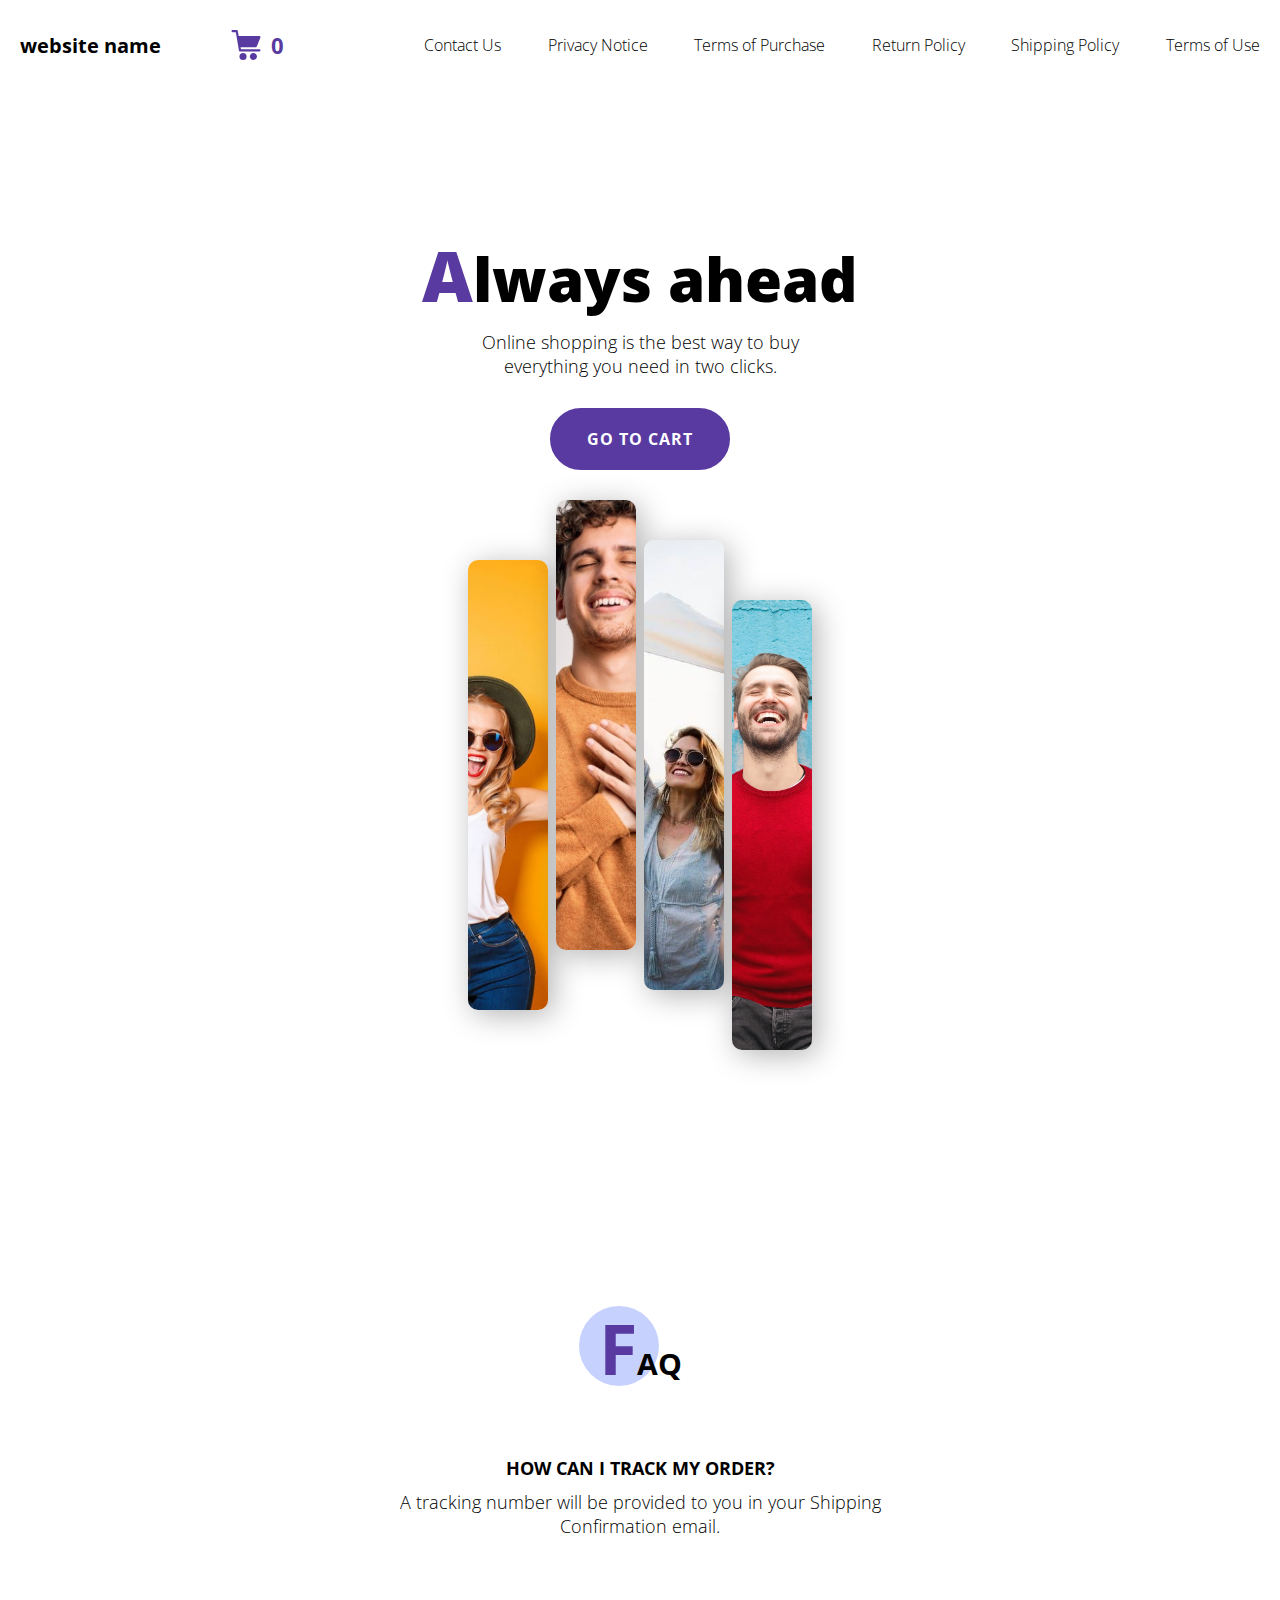
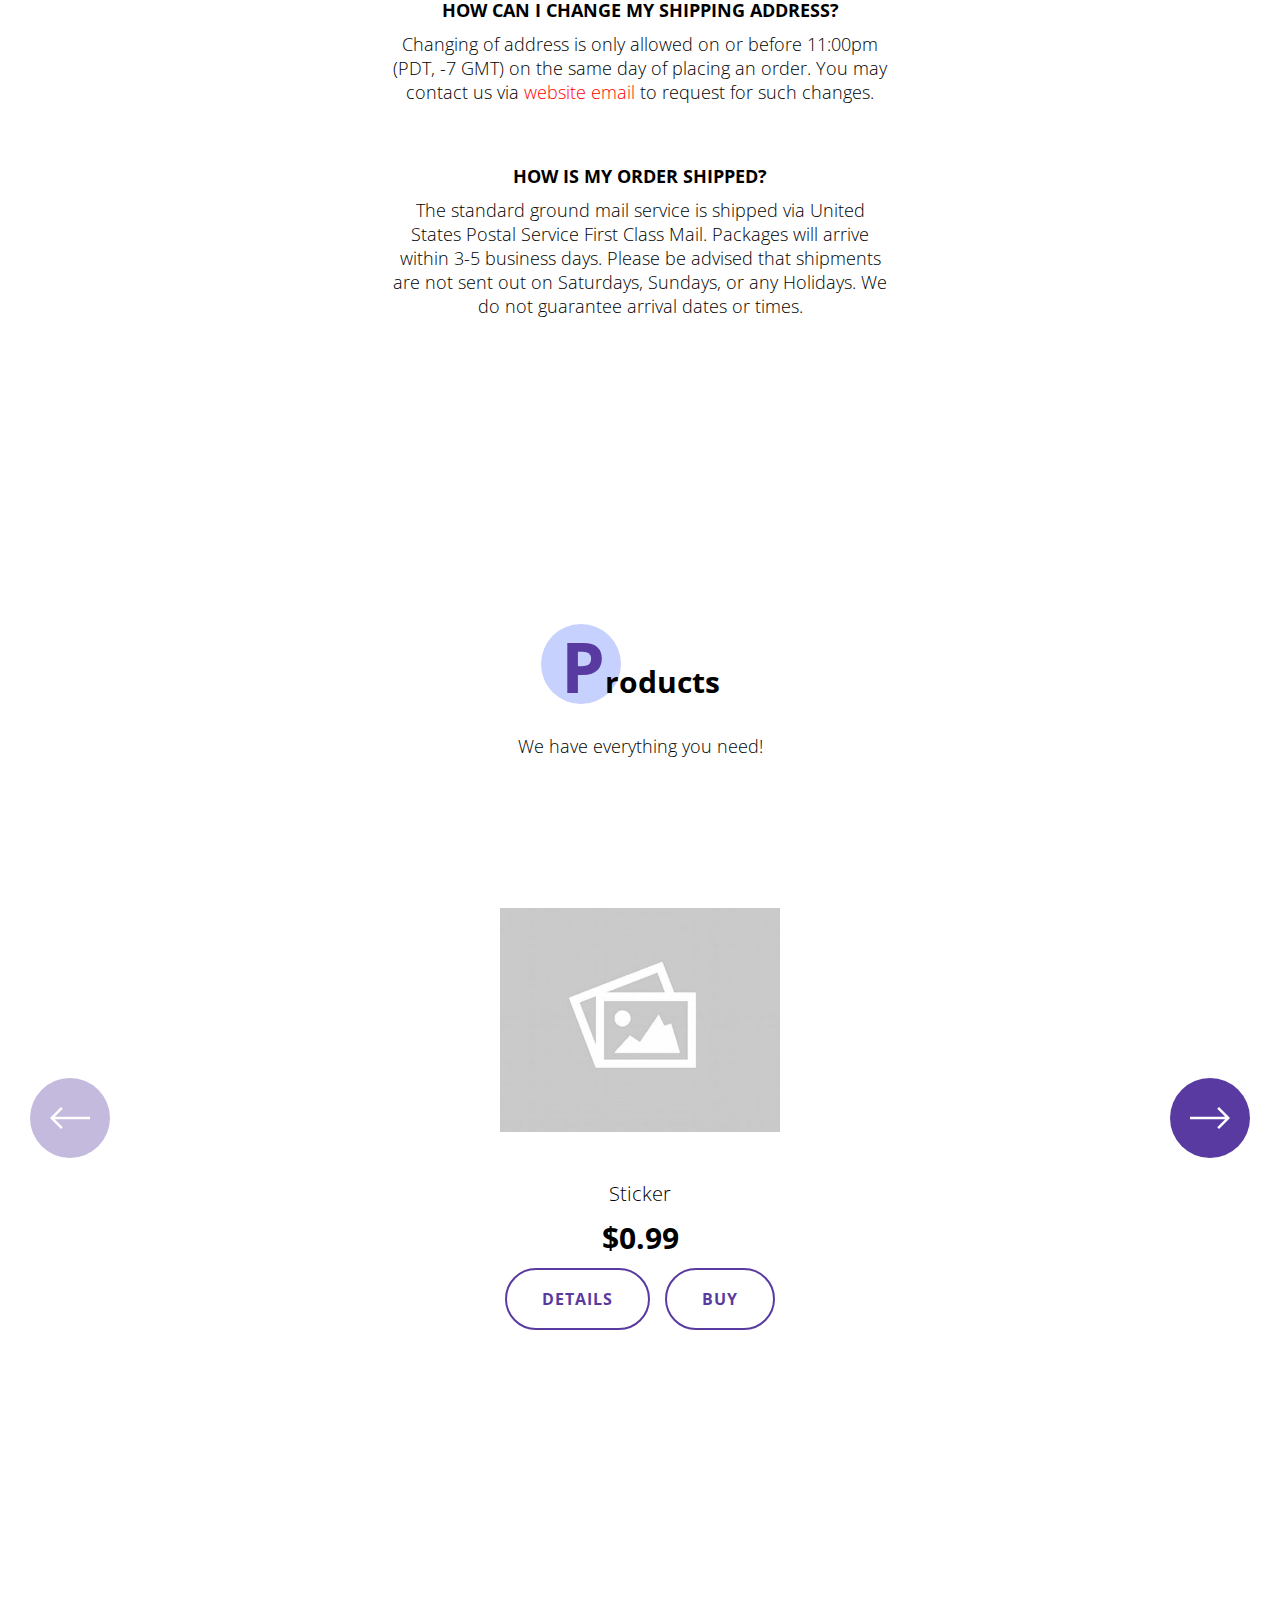
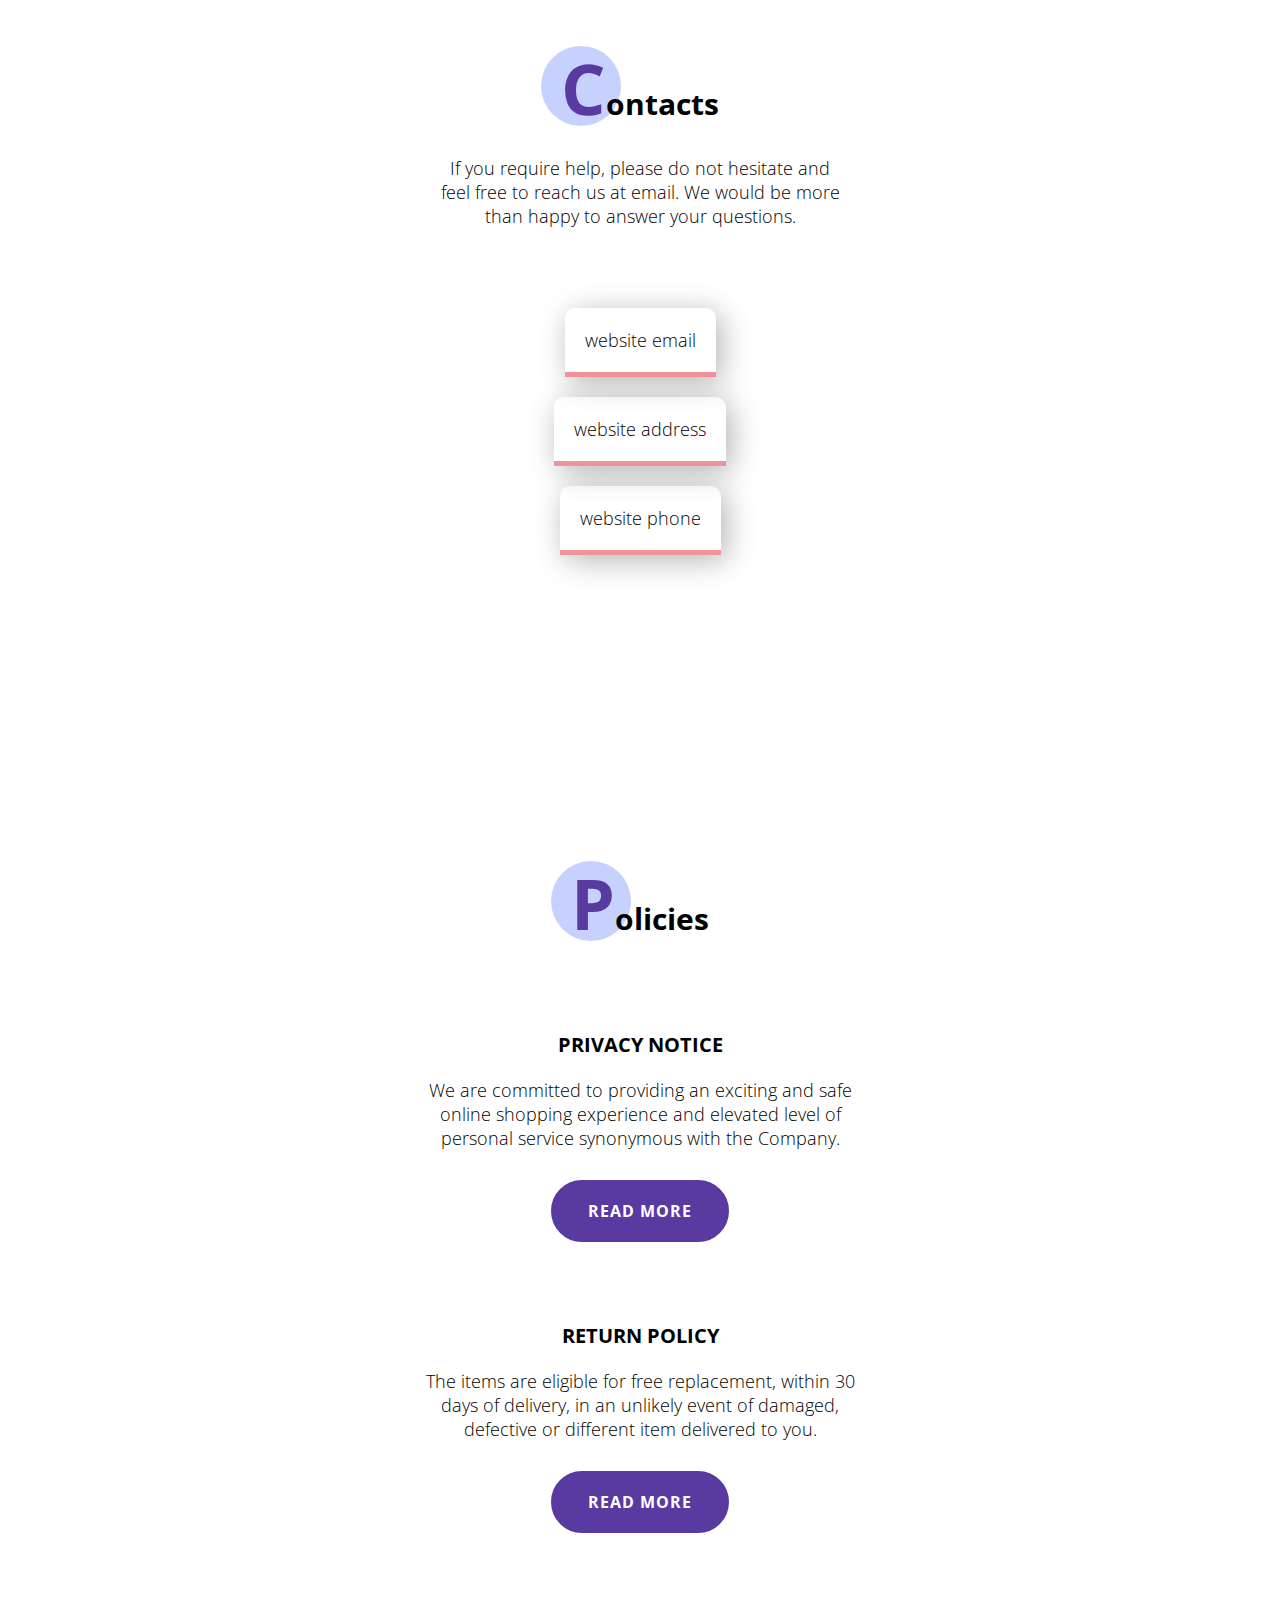
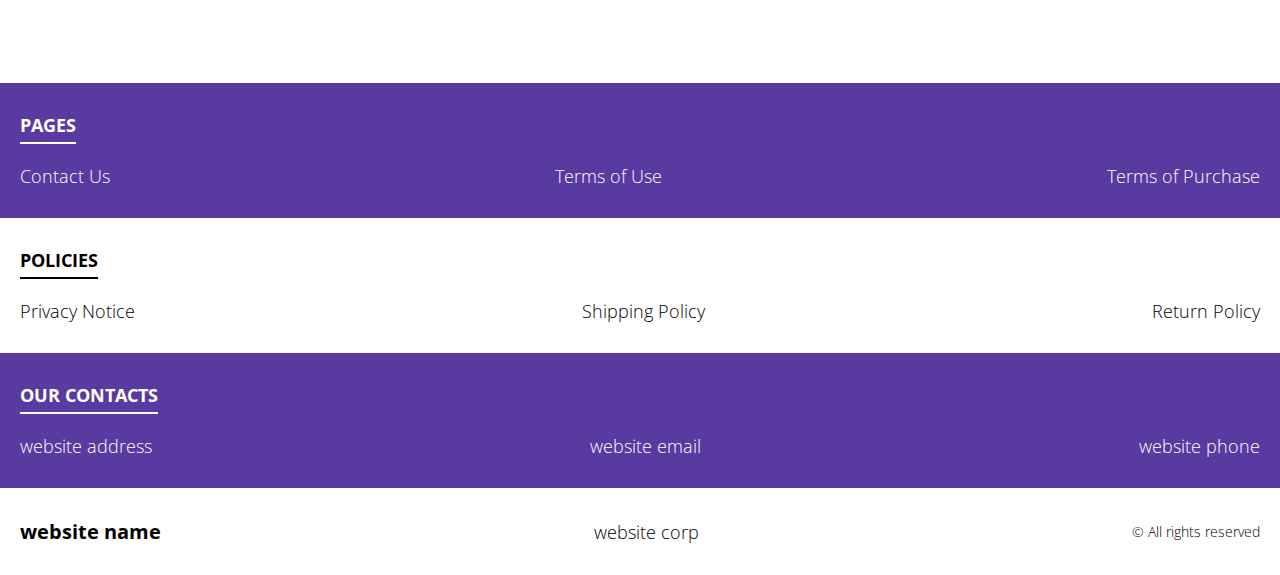
==== index.html @ b35306d7 "+" ====
<!DOCTYPE html>
<html lang="en">

<head>
  <meta charset="UTF-8" />
  <meta http-equiv="X-UA-Compatible" content="IE=edge" />
  <meta name="viewport" content="width=device-width, initial-scale=1.0" />
  <link rel="stylesheet" href="./css/style.css" />
  <title>Shop</title>


</head>

<body>


  <div class="wrapper">


    <div class="error__overlay js_error__overlay">
      <div class="error">
        <span class="text bold error__text error__title">ERROR:</span>
        <p class="text error__text">You cannot add more than $500 worth of items to your cart.</p>
        <p class="text error__text">The selected item will not be added.</p>
        <button class="text error__btn js_error__btn">close</button>
      </div>
    </div>

    <main class="main">

      <div class="hero__wrapper-main">
      
        <div class="header__wrapper">
          <div class="container">
            <header class="header">
    
              <div class="header__flex">
                <button class="header__btn js_menu-btn">
                  <span></span>
                </button>
                <a href="./index.html" class="header__logo logo js_website-name">website name</a>
               
                <a href="./shop.html" class="cart__btn">
                  <svg xmlns="http://www.w3.org/2000/svg" xmlns:xlink="http://www.w3.org/1999/xlink" x="0px" y="0px"
                    viewBox="0 0 424.449 424.449" style="enable-background:new 0 0 424.449 424.449;" xml:space="preserve">
                    <g>
                      <g>
                        <g>
                          <circle cx="170.241" cy="374.273" r="50.176"></circle>
                          <path d="M316.673,324.098L316.673,324.098c-27.711,0-50.176,22.465-50.176,50.176s22.465,50.176,50.176,50.176
                       c27.711,0,50.176-22.465,50.176-50.176S344.384,324.098,316.673,324.098z"></path>
                          <path d="M402.177,272.897H140.545l-5.12-29.696h215.04c6.326,0.019,12.017-3.843,14.336-9.728l51.2-129.024
                       c3.111-7.892-0.766-16.812-8.658-19.922c-1.808-0.713-3.735-1.076-5.678-1.07H108.801L96.513,12.801
                       c-1.262-7.471-7.784-12.906-15.36-12.8h-58.88c-8.483,0-15.36,6.877-15.36,15.36s6.877,15.36,15.36,15.36h46.08l44.032,260.096
                       c1.262,7.471,7.784,12.906,15.36,12.8h274.432c8.483,0,15.36-6.877,15.36-15.36C417.537,279.774,410.66,272.897,402.177,272.897z
                       "></path>
                        </g>
                      </g>
                    </g>
                  </svg>
                  <span class="cart__span js_cart__span">0</span>
                </a>
              </div>
    
              <nav class="nav js_menu">
                <ul class="nav__list">
                  <li class="nav__item">
                    <a href="./contacts.html" class="nav__link">Contact Us</a>
                  </li>
                  <li class="nav__item">
                    <a href="./privacy.html" class="nav__link">Privacy Notice</a>
                  </li>
                  <li class="nav__item">
                    <a href="./purchase.html" class="nav__link">Terms of Purchase</a>
                  </li>
                  <li class="nav__item">
                    <a href="./return.html" class="nav__link">Return Policy</a>
                  </li>
                  <li class="nav__item">
                    <a href="./shipping.html" class="nav__link">Shipping Policy</a>
                  </li>
                  <li class="nav__item">
                    <a href="./use.html" class="nav__link">Terms of Use</a>
                  </li>
                </ul>
              </nav>
            </header>
          </div>
        </div>

        <div class="hero__wrapper">
          <div class="container">
            <section class="hero">
              <div class="hero__block">
                <h1 class="title js_main-title"></h1>
                <p class="text js_sub-title"></p>
                <a href="./shop.html" class="btn">go to cart</a>
              </div>
              <ul class="hero__list">
                <li class="hero__item">
                  <img src="./img/bg1.jpeg" alt="" class="hero__img">
                </li>
                <li class="hero__item">
                  <img src="./img/bg2.jpeg" alt="" class="hero__img">
                </li>
                <li class="hero__item">
                  <img src="./img/bg3.jpeg" alt="" class="hero__img">
                </li>
                <li class="hero__item">
                  <img src="./img/bg4.jpeg" alt="" class="hero__img">
                </li>
              </ul>
            </section>
          </div>

        </div>
      </div>


      <div class="question__wrapper">
        <div class="container">
          <section class="question">
         
            <div class="question__box">
              <h3 class="sub-title relative__title question__title">FAQ</h3>
              <div class="question__block">
                <ul class="question__list">
                  <li class="question__item">
                    <p class="question__sub-title">How can I track my order?</p>
                    <p class="text">A tracking number will be provided to you in your Shipping Confirmation email.</p>
                  </li>
                  <li class="question__item">
                    <p class="question__sub-title">How can I change my Shipping Address?</p>
                    <p class="text">Changing of address is only allowed on or before 11:00pm (PDT, -7 GMT) on the same day of placing an order. You may contact us via <a href="mailto:website email" class="link js_website-email">website email</a> to request for such changes.</p>
                  </li>
                  <li class="question__item">
                    <p class="question__sub-title">How is my order shipped?</p>
                    <p class="text">The standard ground mail service is shipped via United States Postal Service First Class Mail. Packages will arrive within 3-5 business days. Please be advised that shipments are not sent out on Saturdays, Sundays, or any Holidays. We do not guarantee arrival dates or times.</p>
                  </li>

                </ul>
              </div>
            </div>
          </section>
        </div>
      </div> 

 

      <div class="products__wrapper hero-products">
        <div class="container">
          <section class="products">
            <div class="products__box">

              <h3 class="sub-title relative__title products__title">Products</h3>
              <p class="text">We have everything you need!</p>
              <div class="sub-title__box">
                <p class="text success-message js_success-message">Success! You have added <span
                    class="js_success-product-name"></span> to your shopping cart!</p>
              </div>
            </div>

            <div class="swiper__box">
              <div class="swiper mySwiper">
                <div class="swiper-wrapper js_products__list">
                </div>
                <div class="swiper-button-next">
                  <svg xmlns="http://www.w3.org/2000/svg" xmlns:xlink="http://www.w3.org/1999/xlink" x="0px" y="0px"
                    viewBox="0 0 476.213 476.213" style="enable-background:new 0 0 476.213 476.213;"
                    xml:space="preserve">
                    <polygon points="345.606,107.5 324.394,128.713 418.787,223.107 0,223.107 0,253.107 418.787,253.107 324.394,347.5 
                  345.606,368.713 476.213,238.106 "></polygon>
                  </svg>
                </div>
                <div class="swiper-button-prev">
                  <svg xmlns="http://www.w3.org/2000/svg" xmlns:xlink="http://www.w3.org/1999/xlink" x="0px" y="0px"
                    viewBox="0 0 476.213 476.213" style="enable-background:new 0 0 476.213 476.213;"
                    xml:space="preserve">
                    <polygon points="476.213,223.107 57.427,223.107 151.82,128.713 130.607,107.5 0,238.106 130.607,368.714 151.82,347.5 
                  57.427,253.107 476.213,253.107 "></polygon>
                  </svg>
                </div>
              </div>
            </div>

          </section>
        </div>
      </div>

      <div class="contacts__wrapper">
        <div class="container">
          <section class="contacts">
              <div class="contacts__box">
                <h3 class="sub-title relative__title contacts__title">Contacts</h3>
                <p class="text text--mb">If you require help, please do not hesitate and feel free to reach us at email.
                  We would be more than happy to answer your questions.</p>
              </div>
                <ul class="contacts__list">
                  <li class="contacts__item contacts__item-link">                
                    <a href="mailto:website email" class="text js_website-email">website email</a>
                  </li>
                  <li class="contacts__item">
                    <span class="text js_website-address">website address</span>
                  </li>
                  <li class="contacts__item contacts__item-link">
                    <a href="tel:website phone" class="text js_website-phone">website phone</a>
                  </li>
                </ul>
          </section>
        </div>
      </div>

      <div class="policy__wrapper">
        <div class="container">
          <section class="policy">
            <h3 class="sub-title relative__title policy__title">Policies</h3>
            <div class="policy__box">
            
              <div>
                <div class="policy__block policy__block--top">
                  <h3 class="policy__sub-title">PRIVACY NOTICE</h3>
                  <p class="text">We are committed to providing an exciting and safe online shopping experience and
                    elevated level of personal service synonymous with the Company.</p>
                  <a href="./privacy.html" class="btn">read more</a>
                </div>
  
                <div class="policy__block policy__block--bottom">
                  <h3 class="policy__sub-title">RETURN POLICY</h3>
                  <p class="text">The items are eligible for free replacement, within 30 days of delivery, in an
                    unlikely event of damaged, defective or different item delivered to you.</p>
                  <a href="./return.html" class="btn">read more</a>
                </div>
              </div>
              </div>
          </section>
        </div>
      </div>







    </main>

    <footer class="footer">
      <div class="footer__wrapper footer__wrapper-color">
        <div class="container">
          <div class="footer__block">
            <p class="footer__title">Pages</p>
            <ul class="sub-list">
              <li class="item">
                <a href="./contacts.html" class="text footer__link">Contact Us</a>
              </li>
              <li class="item">
                <a href="./use.html" class="text footer__link">Terms of Use</a>
              </li>
              <li class="item">
                <a href="./purchase.html" class="text footer__link">Terms of Purchase</a>
              </li>
      
            </ul>
          </div>
        </div>
      </div>
      <div class="footer__wrapper">
        <div class="container">
          <div class="footer__block">
            <p class="footer__title">Policies</p>
            <ul class="sub-list">
              <li class="item">
                <a href="./privacy.html" class="text footer__link">Privacy Notice</a>
              </li>
              <li class="item">
                <a href="./shipping.html" class="text footer__link">Shipping Policy</a>
              </li>
              <li class="item">
                <a href="./return.html" class="text footer__link">Return Policy</a>
              </li>
            </ul>
          </div>
        </div>
      </div>
      <div class="footer__wrapper footer__wrapper-color">
        <div class="container">
          <div class="footer__block">
            <p class="footer__title">Our Contacts</p>
            <ul class="sub-list">
              <li class="item">
                <p class="text js_website-address"></p>
              </li>
              <li class="item">
                <a href="" class="text footer__link js_website-email"></a>
              </li>
              <li class="item">
                <a href="" class="text footer__link js_website-phone"></a>
              </li>
            </ul>
          </div>
        </div>
      </div>
      <div class="footer__wrapper">
        <div class="container">
          <div class="footer__block">
            <ul class="sub-list">
              <li class="item">
                <a href="./index.html" class="footer__logo logo js_website-name"></a>
              </li>
              <li class="item">
                <p class="text js_website-corp"></p>
              </li>
              <li class="item">
                <span class="footer__span">© All rights reserved</span>
              </li>
            </ul>
          </div>
        </div>
      </div>
      </footer>

  </div>





  <script type="module" src="./js/cart.js"></script>
  <script type="module" src="./js/add-to-cart.js"></script>
  <script type="module" src="./js/on-load.js"></script>
  <script type="module" src="./js/website-data.js"></script>
  <script>
    const menuBtn = document.querySelector('.js_menu-btn');
    const menu = document.querySelector('.js_menu');
    menuBtn.addEventListener('click', () => {
      menuBtn.classList.toggle('active');
      menu.classList.toggle('open-menu');
      document.body.classList.toggle('open-menu');
    })
  </script>
  <script src="./js/swiper-bundle.min.js"></script>
  <script>
    document.addEventListener("DOMContentLoaded", function (event) {
      const swiper = new Swiper(".mySwiper", {
        slidesPerView: 1,
        spaceBetween: 30,
        navigation: {
          nextEl: ".swiper-button-next",
          prevEl: ".swiper-button-prev",
        },
        watchSlidesProgress: true,
        breakpoints: {
          1440: {
            slidesPerView: 3,
            spaceBetween: 5,
            grid: {
              rows: 2,
            },
          }
        }

      });
    });
  </script>


</body>

</html>
---- css/style.css ----
@import './swiper-bundle.min.css';
@import './fonts.css';
@import './vars.css';
@import './utils.css';
@import './header.css';
@import './footer.css';
@import './hero.css';
@import './products.css';
@import './product.css';
@import './text-section.css';
@import './order.css';
@import './thank-you.css';
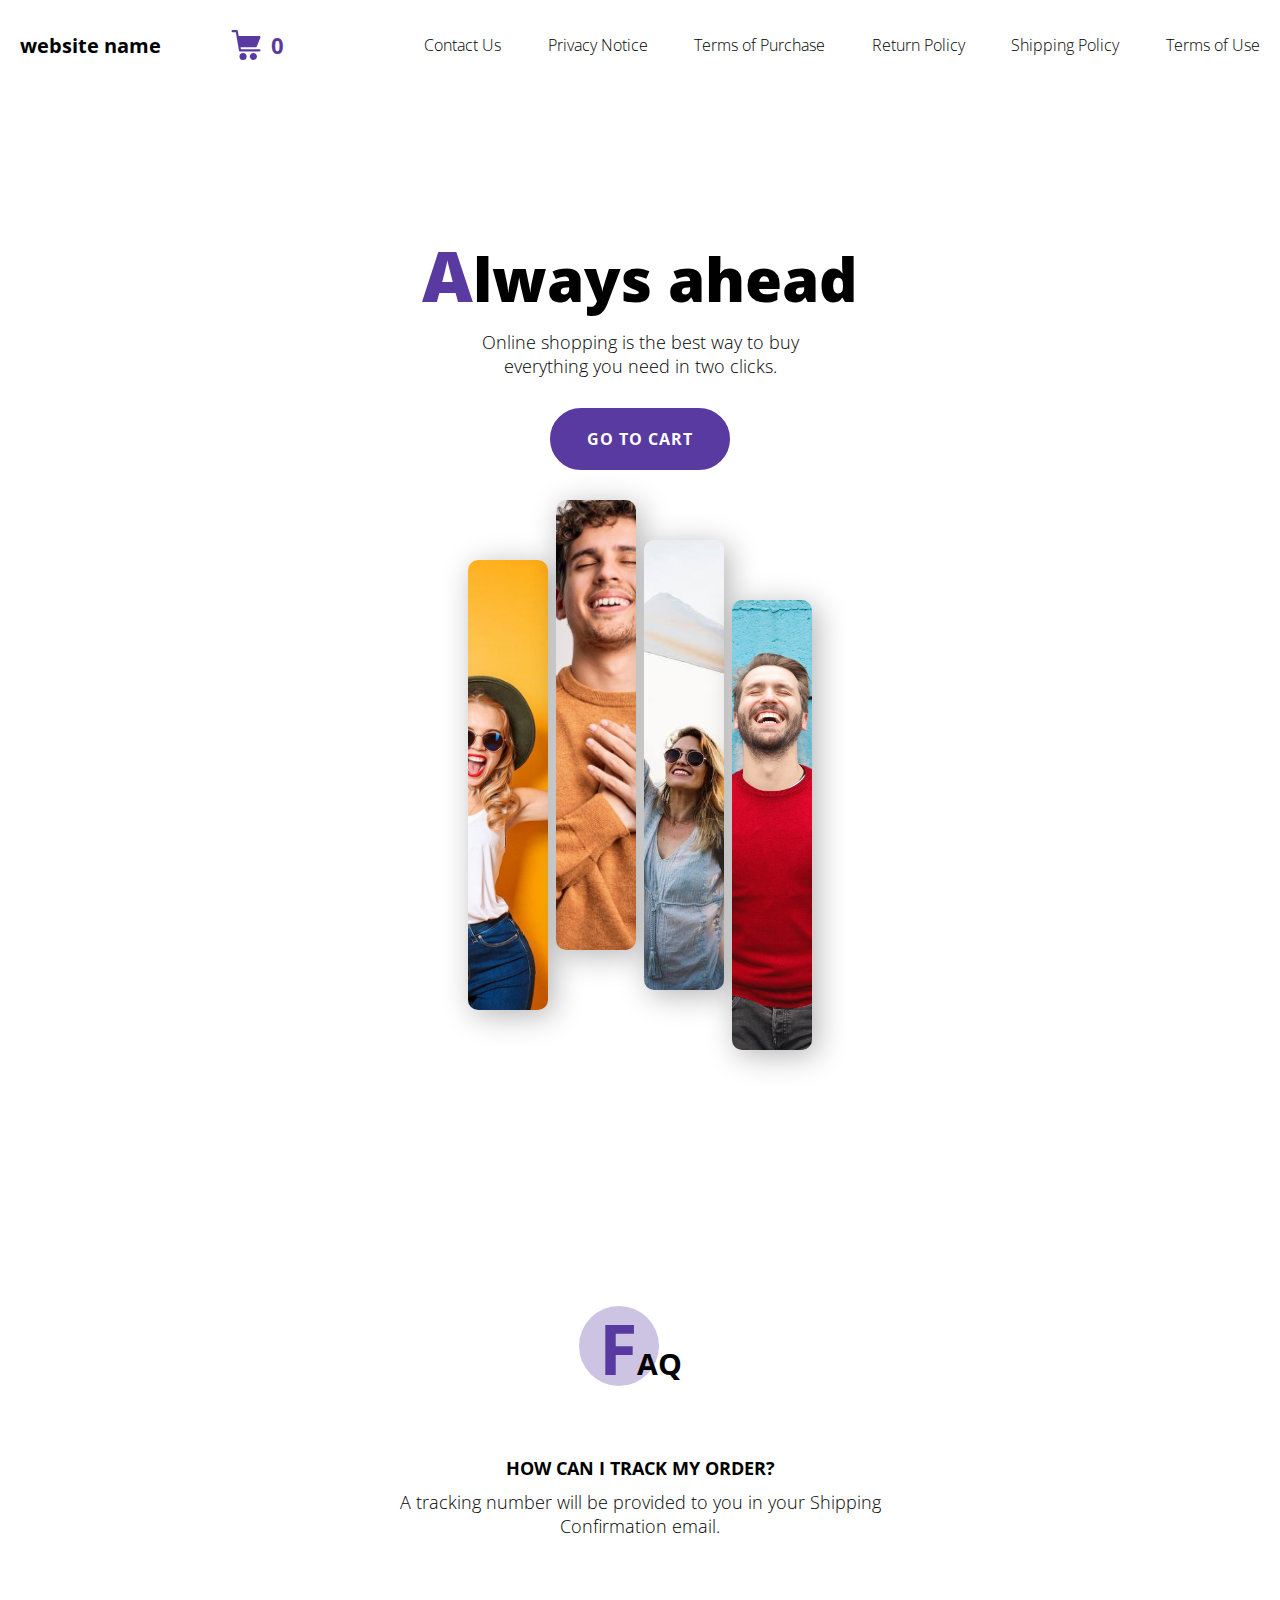
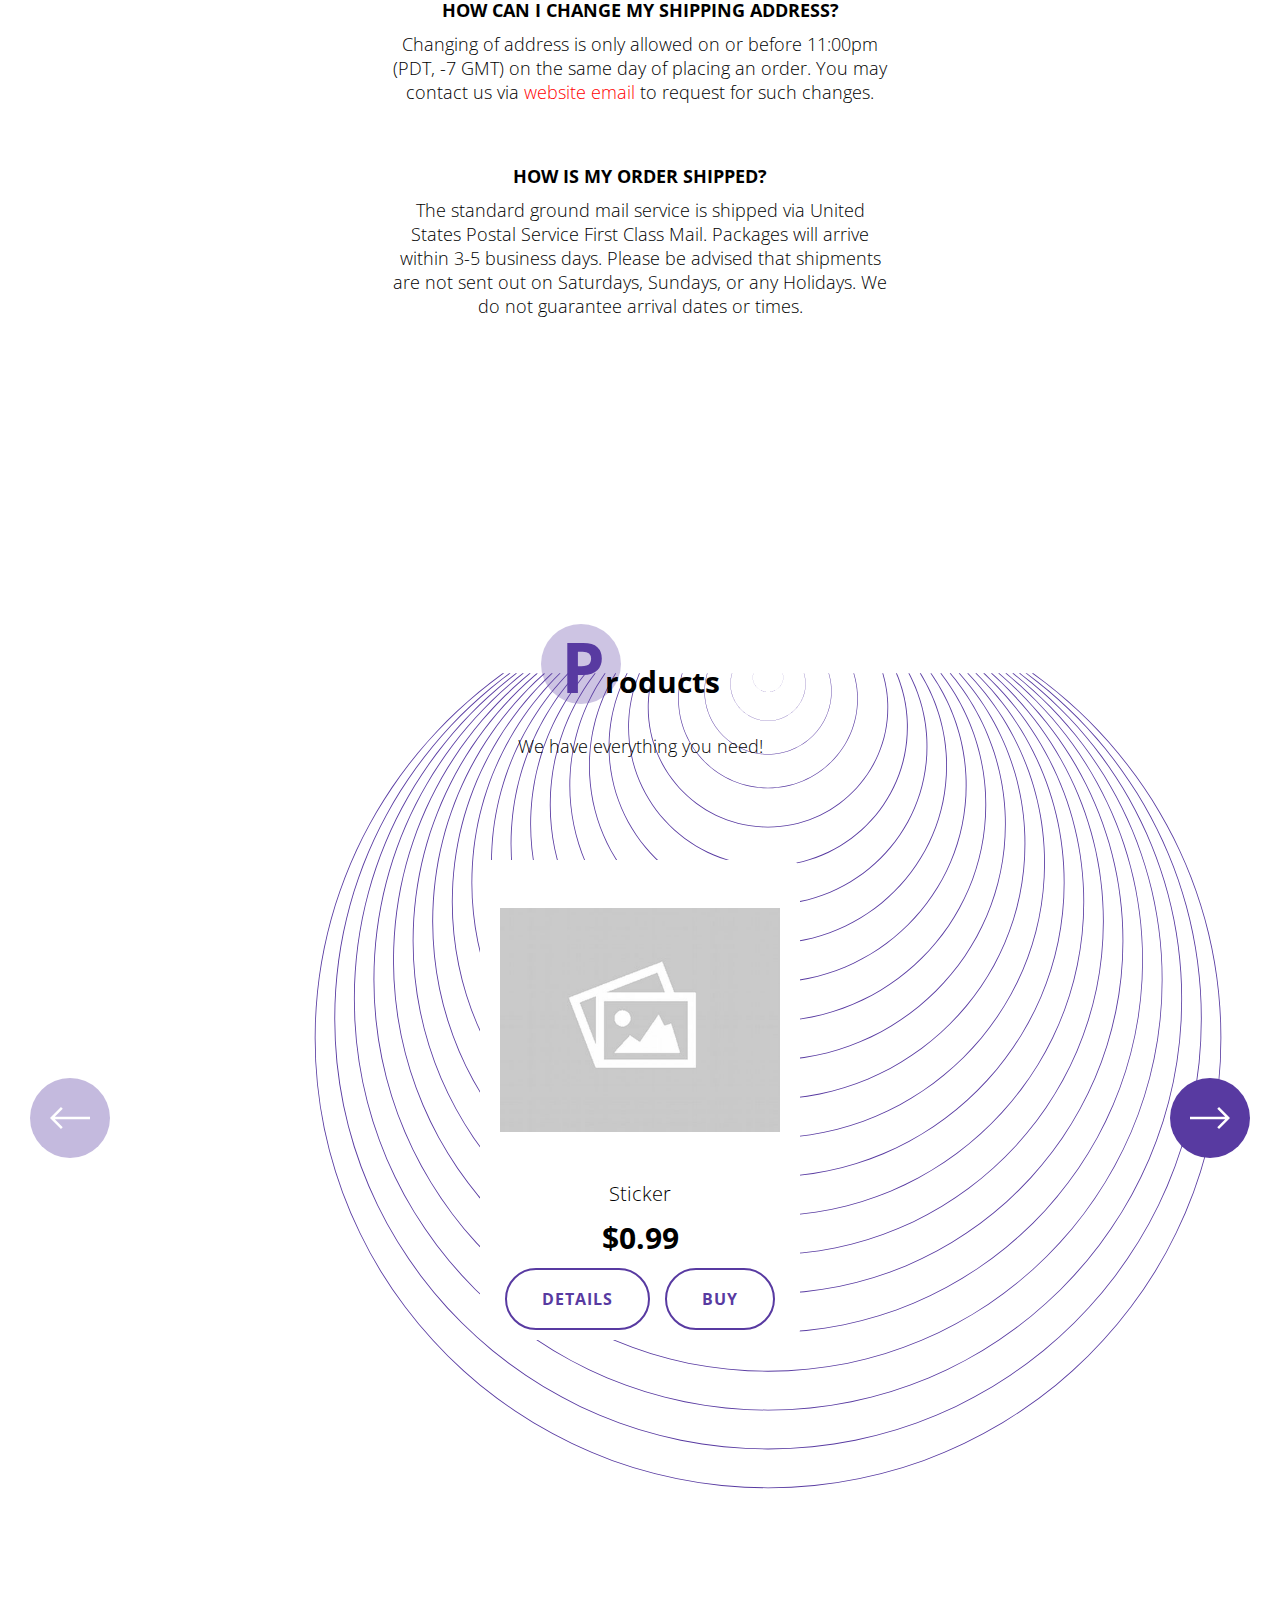
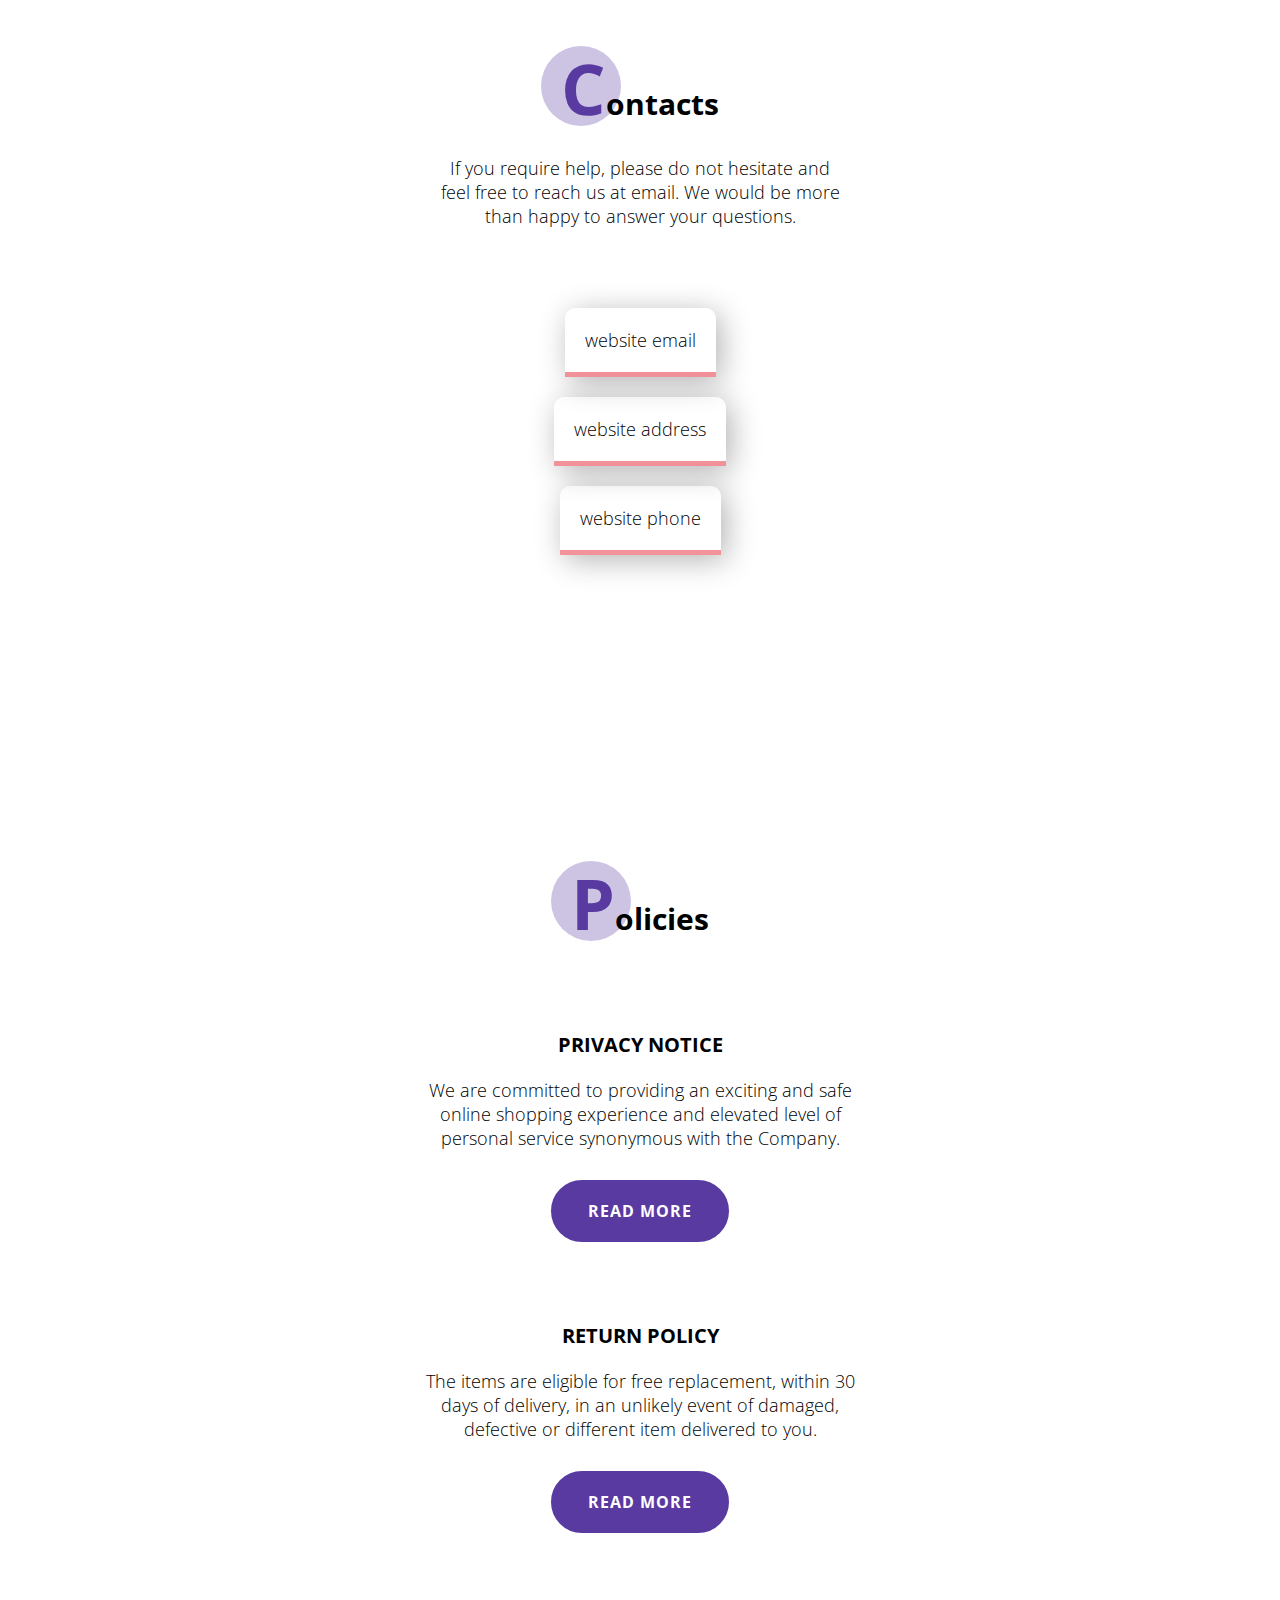
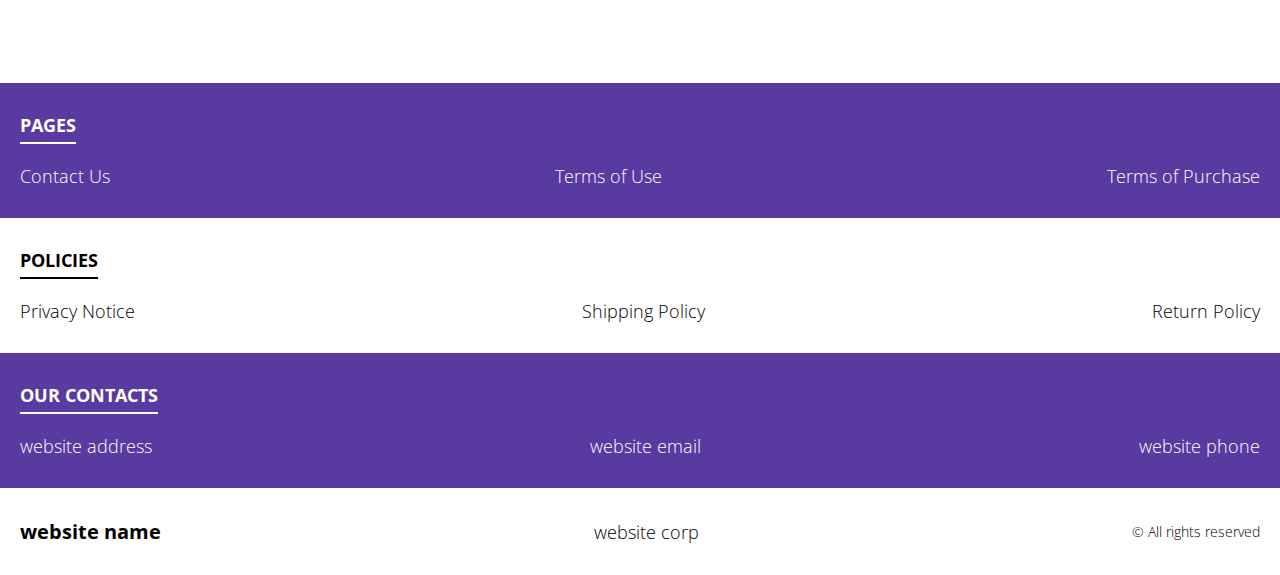
==== commit dc9d179e: "+" ====
--- a/index.html
+++ b/index.html
@@ -149,6 +149,11 @@
 
       <div class="products__wrapper hero-products">
         <div class="container">
+          <svg class="products--svg" xmlns:inkscape="http://www.inkscape.org/namespaces/inkscape" xmlns:rdf="http://www.w3.org/1999/02/22-rdf-syntax-ns#" xmlns="http://www.w3.org/2000/svg" xmlns:xlink="http://www.w3.org/1999/xlink" xmlns:ns1="http://sozi.baierouge.fr" xmlns:cc="http://creativecommons.org/ns#" xmlns:sodipodi="http://sodipodi.sourceforge.net/DTD/sodipodi-0.dtd" xmlns:dc="http://purl.org/dc/elements/1.1/" id="svg3000" viewBox="0 0 683.97 615" version="1.0" inkscape:version="0.91 r13725">
+            <title id="title3031">Wave Pattern</title>
+            <path id="path4152"  d="m330.97 1-0.0198 0.072339-0.0557 0.17513-0.0437 0.17133-0.0477 0.17894-0.0437 0.17513-0.0397 0.17894-0.0358 0.17513-0.0318 0.18275-0.0318 0.17894-0.0278 0.18275-0.0238 0.18275-0.0198 0.17894-0.0198 0.18656-0.0119 0.18656-0.0159 0.18656-0.008 0.18275-0.004 0.18656v0.19036l0.0119 0.56348 0.0477 0.55967 0.0715 0.54825 0.10334 0.53682 0.12718 0.53302 0.155 0.51779 0.18282 0.51017 0.20666 0.49875 0.2305 0.48352 0.25038 0.47591 0.27821 0.45687 0.29806 0.44545 0.32192 0.43022 0.34179 0.41499 0.36564 0.40357 0.37755 0.37692 0.40141 0.3655 0.41333 0.34266 0.43717 0.33123 0.45307 0.30077 0.46102 0.28935 0.48486 0.2627 0.49281 0.24366 0.51268 0.21701 0.52063 0.20178 0.53653 0.17133 0.54448 0.14468 0.5564 0.12183 0.56833 0.09899 0.57229 0.06853 0.58423 0.04569 0.58819 0.01142 0.59217-0.01142 0.58422-0.04569 0.5723-0.06853 0.56832-0.09899 0.55641-0.12183 0.54447-0.14468 0.53653-0.17133 0.52063-0.20178 0.51269-0.21701 0.49281-0.24366 0.48486-0.2627 0.46102-0.28935 0.45307-0.30077 0.43717-0.33123 0.41333-0.34266 0.40141-0.3655 0.37755-0.37692 0.36563-0.40357 0.34178-0.41499 0.32193-0.43022 0.29808-0.44545 0.2782-0.45687 0.25038-0.47591 0.2305-0.48352 0.20667-0.49875 0.18281-0.51017 0.155-0.51779 0.12718-0.53302 0.10333-0.53682 0.0715-0.54825 0.0477-0.55967 0.0119-0.56348v-0.18656l-0.004-0.18656-0.008-0.17894-0.0119-0.18656-0.0159-0.18275-0.0198-0.17894-0.0159-0.18275-0.0238-0.17894-0.0278-0.17894-0.0318-0.17513-0.0318-0.17894-0.0358-0.17513-0.0358-0.17894-0.0437-0.17133-0.0437-0.17513-0.0477-0.17133-0.0477-0.17133-0.0358-0.11422h-0.0835l0.0437 0.13325 0.0477 0.17513 0.0437 0.16752 0.0477 0.17133 0.0397 0.17513 0.0358 0.17133 0.0357 0.17513 0.0318 0.17894 0.0318 0.17513 0.0278 0.17894 0.0198 0.17513 0.0238 0.18275 0.0119 0.17894 0.0199 0.17894 0.008 0.18275 0.0119 0.18656 0.004 0.17894v0.18656l-0.0159 0.55967-0.0437 0.55205-0.0715 0.54444-0.0994 0.53682-0.13116 0.5254-0.15499 0.51779-0.17884 0.50637-0.20269 0.49494-0.23051 0.47972-0.25038 0.4721-0.27423 0.45687-0.29807 0.44164-0.32191 0.42641-0.33782 0.41499-0.36166 0.39215-0.37756 0.38073-0.39743 0.36169-0.41332 0.34265-0.43321 0.32362-0.44512 0.30458-0.46498 0.28174-0.47692 0.2627-0.49281 0.23986-0.50473 0.22082-0.51667 0.19417-0.53255 0.17513-0.5405 0.14468-0.55242 0.12183-0.56436 0.09518-0.56832 0.06853-0.58025 0.04188-0.58819 0.01524-0.58423-0.01524-0.58024-0.04188-0.56832-0.06853-0.56435-0.09518-0.55242-0.12183-0.54052-0.14468-0.53255-0.17513-0.52063-0.19417-0.50473-0.22082-0.48885-0.23986-0.47691-0.2627-0.465-0.28174-0.44511-0.30458-0.4332-0.32362-0.41332-0.34265-0.39744-0.36169-0.38153-0.38073-0.35769-0.39215-0.33781-0.41499-0.32192-0.42641-0.29807-0.44164-0.27422-0.45687-0.25038-0.4721-0.23052-0.47972-0.20268-0.49494-0.17885-0.50637-0.15499-0.51779-0.13116-0.5254-0.0994-0.53682-0.0715-0.54444-0.0437-0.55205-0.0159-0.55967v-0.18656l0.004-0.18656 0.0119-0.18275 0.0119-0.18656 0.0119-0.18656 0.0199-0.17894 0.0198-0.18275 0.0238-0.18275 0.0278-0.17894 0.0318-0.17894 0.0318-0.17513 0.0357-0.17894 0.0397-0.17513 0.0437-0.17894 0.0437-0.17133 0.0477-0.17133 0.0516-0.17513 0.0278-0.095182h-0.0835zm-16.109 6e-8 -0.0489 0.18341-0.13699 0.44405-0.10763 0.4344-0.11742 0.4537-0.10763 0.44405-0.0978 0.4537-0.0881 0.44405-0.0782 0.46336-0.0782 0.4537-0.0685 0.46336-0.0587 0.46336-0.0489 0.4537-0.0489 0.47301-0.0294 0.47301-0.0391 0.47301-0.0196 0.46336-0.01 0.47301v0.48266l0.0293 1.4287 0.11742 1.419 0.17613 1.3901 0.2544 1.3611 0.31311 1.3515 0.38161 1.3128 0.4501 1.2935 0.5088 1.2646 0.56751 1.226 0.61644 1.2067 0.68493 1.1584 0.73386 1.1294 0.79256 1.0908 0.84149 1.0522 0.9002 1.0232 0.92955 0.95568 0.98826 0.92672 1.0176 0.8688 1.0763 0.83984 1.1155 0.7626 1.135 0.73365 1.1937 0.66608 1.2133 0.61781 1.2622 0.55024 1.2818 0.51162 1.3209 0.4344 1.3405 0.36682 1.3698 0.3089 1.3992 0.25099 1.409 0.17376 1.4384 0.11584 1.4481 0.02895 1.4579-0.02895 1.4384-0.11584 1.409-0.17376 1.3992-0.25099 1.3699-0.3089 1.3405-0.36682 1.3209-0.4344 1.2818-0.51162 1.2622-0.55024 1.2133-0.61781 1.1937-0.66608 1.135-0.73365 1.1155-0.7626 1.0763-0.83984 1.0176-0.8688 0.98825-0.92672 0.92955-0.95568 0.90021-1.0232 0.84148-1.0522 0.79256-1.0908 0.73386-1.1294 0.68493-1.1584 0.61643-1.2067 0.56752-1.226 0.50881-1.2646 0.45009-1.2935 0.38161-1.3128 0.31311-1.3515 0.25442-1.3611 0.17611-1.3901 0.11742-1.419 0.0293-1.4287v-0.47301l-0.01-0.47301-0.0196-0.4537-0.0293-0.47301-0.0391-0.46336-0.0489-0.4537-0.0391-0.46336-0.0587-0.4537-0.0685-0.4537-0.0782-0.44405-0.0782-0.4537-0.0881-0.44405-0.0881-0.4537-0.10764-0.4344-0.10763-0.44405-0.11742-0.4344-0.11741-0.4344-0.0881-0.2896h-0.20549l0.10764 0.33786 0.11741 0.44405 0.10763 0.42474 0.11742 0.4344 0.0979 0.44405 0.0881 0.4344 0.0881 0.44405 0.0783 0.4537 0.0782 0.44405 0.0685 0.4537 0.0489 0.44405 0.0587 0.46336 0.0293 0.45371 0.0489 0.4537 0.0196 0.46336 0.0293 0.47301 0.01 0.4537v0.47301l-0.0391 1.419-0.10763 1.3997-0.17613 1.3804-0.24461 1.3611-0.32291 1.3322-0.3816 1.3128-0.44031 1.2839-0.49902 1.2549-0.56752 1.2163-0.61644 1.197-0.67515 1.1584-0.73385 1.1198-0.79256 1.0812-0.8317 1.0522-0.89042 0.99429-0.92955 0.96533-0.97847 0.91706-1.0176 0.8688-1.0665 0.82053-1.0959 0.77226-1.1448 0.71434-1.1742 0.66607-1.2133 0.60816-1.2427 0.55989-1.272 0.49232-1.3112 0.44405-1.3307 0.36683-1.3601 0.3089-1.3894 0.24133-1.3992 0.17376-1.4286 0.10619-1.4481 0.03863-1.4384-0.03863-1.4286-0.10619-1.3992-0.17376-1.3894-0.24133-1.3601-0.3089-1.3307-0.36683-1.3112-0.44405-1.2818-0.49232-1.2427-0.55989-1.2035-0.60816-1.1742-0.66607-1.1448-0.71434-1.0959-0.77226-1.0665-0.82053-1.0176-0.8688-0.97847-0.91706-0.93935-0.96533-0.88062-0.99429-0.8317-1.0522-0.79256-1.0812-0.73386-1.1198-0.67514-1.1584-0.61644-1.197-0.56752-1.2163-0.49903-1.2549-0.44031-1.2839-0.38159-1.3128-0.32291-1.3322-0.24461-1.3611-0.17613-1.3804-0.10763-1.3997-0.0391-1.419v-0.47301l0.01-0.47301 0.0293-0.46336 0.0293-0.47301 0.0293-0.47301 0.0489-0.4537 0.0489-0.46336 0.0587-0.46336 0.0685-0.4537 0.0782-0.4537 0.0782-0.44405 0.0881-0.4537 0.0978-0.44405 0.10763-0.4537 0.10764-0.4344 0.11741-0.4344 0.1272-0.44405 0.0685-0.24133h-0.20548zm-18.724 0-0.0827 0.31252-0.23153 0.75662-0.18191 0.74017-0.19847 0.77306-0.18193 0.75662-0.16537 0.77307-0.14885 0.75662-0.1323 0.78951-0.13231 0.77307-0.11577 0.78951-0.0992 0.78952-0.0827 0.77306-0.0827 0.80596-0.0496 0.80596-0.0661 0.80596-0.0331 0.78951-0.0165 0.80596v0.82241l0.0495 2.4343 0.19845 2.4179 0.2977 2.3685 0.42999 2.3192 0.52922 2.3027 0.645 2.237 0.76077 2.2041 0.85998 2.1547 0.95923 2.0889 1.0419 2.056 1.1577 1.9738 1.2404 1.9244 1.3396 1.8586 1.4223 1.7929 1.5215 1.7435 1.5711 1.6284 1.6704 1.579 1.72 1.4803 1.8192 1.431 1.8854 1.2994 1.9184 1.2501 2.0177 1.1349 2.0508 1.0527 2.1334 0.93755 2.1665 0.87175 2.2327 0.74018 2.2658 0.62503 2.3154 0.52634 2.365 0.42765 2.3815 0.29607 2.4311 0.19738 2.4477 0.04932 2.4642-0.04932 2.4311-0.19738 2.3815-0.29607 2.365-0.42765 2.3154-0.52634 2.2658-0.62503 2.2327-0.74018 2.1665-0.87175 2.1334-0.93755 2.0508-1.0527 2.0177-1.1349 1.9184-1.2501 1.8854-1.2994 1.8192-1.431 1.72-1.4803 1.6704-1.579 1.5711-1.6284 1.5215-1.7435 1.4223-1.7929 1.3396-1.8586 1.2404-1.9244 1.1577-1.9738 1.0419-2.056 0.95922-2.0889 0.85999-2.1547 0.76076-2.2041 0.645-2.237 0.52923-2.3027 0.43-2.3192 0.29768-2.3685 0.19846-2.4179 0.0495-2.4343v-0.80596l-0.0165-0.80596-0.0331-0.77307-0.0495-0.80596-0.0661-0.78951-0.0827-0.77307-0.0661-0.78951-0.0992-0.77306-0.11576-0.77307-0.13231-0.75662-0.13231-0.77306-0.14885-0.75662-0.14884-0.77306-0.18192-0.74017-0.18192-0.75662-0.19847-0.74017-0.19845-0.74017-0.14885-0.49345h-0.3473l0.18192 0.57569 0.19846 0.75662 0.18191 0.72372 0.19847 0.74017 0.16538 0.75662 0.14885 0.74017 0.14885 0.75662 0.1323 0.77307 0.1323 0.75662 0.11577 0.77306 0.0827 0.75662 0.0992 0.78951 0.0495 0.77307 0.0827 0.77307 0.0331 0.78951 0.0495 0.80596 0.0165 0.77306v0.80596l-0.0661 2.4179-0.18192 2.385-0.29769 2.3521-0.41346 2.3192-0.54576 2.2699-0.64498 2.237-0.74424 2.1876-0.84345 2.1383-0.95922 2.0725-1.0419 2.0396-1.1412 1.9738-1.2404 1.908-1.3396 1.8422-1.4058 1.7929-1.505 1.6942-1.5712 1.6448-1.6538 1.5626-1.72 1.4803-1.8027 1.3981-1.8523 1.3159-1.935 1.2172-1.9846 1.1349-2.0507 1.0362-2.1004 0.95399-2.15 0.83886-2.2161 0.75661-2.2492 0.62504-2.2988 0.52633-2.3484 0.41121-2.365 0.29607-2.4146 0.18094-2.4477 0.06582-2.4311-0.06582-2.4146-0.18094-2.365-0.29607-2.3484-0.41121-2.2988-0.52633-2.2492-0.62504-2.2161-0.75661-2.1665-0.83886-2.1004-0.95399-2.0342-1.0362-1.9846-1.1349-1.935-1.2172-1.8523-1.3159-1.8027-1.3981-1.72-1.4803-1.6538-1.5626-1.5877-1.6448-1.4884-1.6942-1.4058-1.7929-1.3396-1.8422-1.2404-1.908-1.1411-1.9738-1.0419-2.0396-0.95922-2.0725-0.84346-2.1383-0.74422-2.1876-0.645-2.237-0.54576-2.2699-0.41345-2.3192-0.29769-2.3521-0.18192-2.385-0.0661-2.4179v-0.80596l0.0165-0.80596 0.0495-0.78952 0.0495-0.80596 0.0495-0.80596 0.0827-0.77307 0.0827-0.78951 0.0992-0.78951 0.11577-0.77307 0.1323-0.77307 0.1323-0.75662 0.14885-0.77307 0.16539-0.75662 0.18192-0.77307 0.18192-0.74017 0.19846-0.74017 0.21499-0.75662 0.11577-0.41121h-0.3473zm-18.889 1.2e-7 -0.11676 0.44275-0.32691 1.0719-0.25686 1.0486-0.28022 1.0952-0.25686 1.0719-0.23351 1.0952-0.21016 1.0719-0.18681 1.1185-0.18681 1.0952-0.16346 1.1185-0.1401 1.1185-0.11676 1.0952-0.11675 1.1418-0.07 1.1418-0.0934 1.1418-0.0467 1.1185-0.0233 1.1418v1.1651l0.07 3.4488 0.28021 3.4255 0.42032 3.3556 0.60713 3.2857 0.74723 3.2624 0.9107 3.1692 1.0742 3.1226 1.2142 3.0527 1.3544 2.9594 1.4711 2.9128 1.6346 2.7963 1.7513 2.7264 1.8914 2.6332 2.0082 2.54 2.1483 2.4701 2.2184 2.307 2.3585 2.2371 2.4285 2.0972 2.5686 2.0273 2.662 1.8409 2.7087 1.771 2.8488 1.6079 2.8955 1.4914 3.0123 1.3283 3.059 1.235 3.1524 1.0486 3.1991 0.8855 3.2692 0.74569 3.3392 0.60587 3.3626 0.41945 3.4326 0.27963 3.456 0.0699 3.4793-0.0699 3.4326-0.27963 3.3626-0.41945 3.3392-0.60587 3.2692-0.74569 3.1991-0.8855 3.1524-1.0486 3.059-1.235 3.0123-1.3283 2.8955-1.4914 2.8488-1.6079 2.7087-1.771 2.662-1.8409 2.5686-2.0273 2.4285-2.0972 2.3585-2.2371 2.2184-2.307 2.1483-2.4701 2.0082-2.54 1.8914-2.6332 1.7513-2.7264 1.6346-2.7963 1.4711-2.9128 1.3544-2.9594 1.2143-3.0527 1.0742-3.1226 0.91069-3.1692 0.74724-3.2624 0.60713-3.2857 0.42032-3.3556 0.28021-3.4255 0.07-3.4488v-1.1418l-0.0233-1.1418-0.0467-1.0952-0.07-1.1418-0.0934-1.1185-0.11675-1.0952-0.0934-1.1185-0.14011-1.0952-0.16345-1.0952-0.18681-1.0719-0.18681-1.0952-0.21016-1.0719-0.21016-1.0952-0.25686-1.0486-0.25686-1.0719-0.28022-1.0486-0.28021-1.0486-0.21016-0.69908h-0.49037l0.25686 0.8156 0.28021 1.0719 0.25686 1.0253 0.28022 1.0486 0.23351 1.0719 0.21016 1.0486 0.21016 1.0719 0.18681 1.0952 0.1868 1.0719 0.16346 1.0952 0.11676 1.0719 0.1401 1.1185 0.07 1.0952 0.11676 1.0952 0.0467 1.1185 0.07 1.1418 0.0233 1.0952v1.1418l-0.0934 3.4255-0.25686 3.3789-0.42032 3.3323-0.58378 3.2857-0.77058 3.2158-0.91069 3.1692-1.0508 3.0993-1.1909 3.0294-1.3544 2.9361-1.4711 2.8895-1.6112 2.7963-1.7513 2.7031-1.8914 2.6099-1.9848 2.54-2.125 2.4002-2.2184 2.3303-2.3351 2.2138-2.4285 2.0972-2.5453 1.9807-2.6153 1.8642-2.7321 1.7244-2.8021 1.6079-2.8955 1.4681-2.9656 1.3516-3.0356 1.1884-3.129 1.0719-3.1758 0.88551-3.2458 0.74568-3.3158 0.58257-3.3392 0.41945-3.4093 0.25633-3.456 0.0932-3.4326-0.0932-3.4093-0.25633-3.3392-0.41945-3.3159-0.58257-3.2458-0.74568-3.1758-0.88551-3.129-1.0719-3.059-1.1884-2.9656-1.3516-2.8722-1.4681-2.8021-1.6079-2.7321-1.7244-2.6153-1.8642-2.5453-1.9807-2.4285-2.0972-2.3351-2.2138-2.2417-2.3303-2.1016-2.4002-1.9848-2.54-1.8914-2.6099-1.7513-2.7031-1.6112-2.7963-1.4711-2.8895-1.3544-2.9361-1.1909-3.0294-1.0508-3.0993-0.91069-3.1692-0.77059-3.2158-0.58377-3.2857-0.42032-3.3323-0.25687-3.3789-0.0934-3.4255v-1.1418l0.0233-1.1418 0.07-1.1185 0.07-1.1418 0.07-1.1418 0.11676-1.0952 0.11675-1.1185 0.14011-1.1185 0.16346-1.0952 0.18681-1.0952 0.1868-1.0719 0.21016-1.0952 0.23352-1.0719 0.25686-1.0952 0.25686-1.0486 0.28021-1.0486 0.30357-1.0719 0.16345-0.58257h-0.49037zm-21.9 6e-8 -0.15625 0.59375-0.4375 1.4375-0.34375 1.4062-0.375 1.4688-0.34375 1.4375-0.3125 1.4688-0.28125 1.4375-0.25 1.5-0.25 1.4688-0.21875 1.5-0.1875 1.5-0.15625 1.4688-0.15625 1.5312-0.0937 1.5312-0.125 1.5312-0.0625 1.5-0.0312 1.5312v1.5625l0.0937 4.625 0.375 4.5938 0.5625 4.5 0.8125 4.4062 1 4.375 1.2188 4.25 1.4375 4.1875 1.625 4.0938 1.8125 3.9688 1.9688 3.9062 2.1875 3.75 2.3438 3.6562 2.5312 3.5312 2.6875 3.4062 2.875 3.3125 2.9688 3.0938 3.1562 3 3.25 2.8125 3.4375 2.7188 3.5625 2.4688 3.625 2.375 3.8125 2.1562 3.875 2 4.0312 1.7812 4.0938 1.6562 4.2188 1.4062 4.2812 1.1875 4.375 1 4.4688 0.8125 4.5 0.5625 4.5938 0.375 4.625 0.0937 4.6562-0.0937 4.5938-0.375 4.5-0.5625 4.4688-0.8125 4.375-1 4.2812-1.1875 4.2188-1.4062 4.0938-1.6562 4.0312-1.7812 3.875-2 3.8125-2.1562 3.625-2.375 3.5625-2.4688 3.4375-2.7188 3.25-2.8125 3.1562-3 2.9688-3.0938 2.875-3.3125 2.6875-3.4062 2.5312-3.5312 2.3438-3.6562 2.1875-3.75 1.9688-3.9062 1.8125-3.9688 1.625-4.0938 1.4375-4.1875 1.2188-4.25 1-4.375 0.8125-4.4062 0.5625-4.5 0.375-4.5938 0.0937-4.625v-1.5312l-0.0312-1.5312-0.0625-1.4688-0.0937-1.5312-0.125-1.5-0.15625-1.4688-0.125-1.5-0.1875-1.4688-0.21875-1.4688-0.25-1.4375-0.25-1.458-0.28-1.4375-0.29-1.4687-0.34-1.4063-0.34-1.4375-0.38-1.4062-0.37-1.4063-0.28-0.9375h-0.65625l0.34375 1.0938 0.375 1.4375 0.34375 1.375 0.375 1.4062 0.3125 1.4375 0.28125 1.4062 0.28125 1.4375 0.25 1.4688 0.25 1.4375 0.21875 1.4688 0.15625 1.4375 0.1875 1.5 0.0937 1.4688 0.15625 1.4688 0.0625 1.5 0.0937 1.5312 0.0312 1.4688v1.5312l-0.125 4.5938-0.34375 4.5312-0.5625 4.4688-0.78125 4.4062-1.0312 4.3125-1.2188 4.25-1.4062 4.1562-1.5938 4.0625-1.8125 3.9375-1.9688 3.875-2.1562 3.75-2.3438 3.625-2.5312 3.5-2.6562 3.4062-2.8438 3.2188-2.9688 3.125-3.125 2.9688-3.25 2.8125-3.4062 2.6562-3.5 2.5-3.6562 2.3125-3.75 2.1562-3.875 1.9688-3.9688 1.8125-4.0625 1.5938-4.1875 1.4375-4.25 1.1875-4.3438 1-4.4375 0.78125-4.4688 0.5625-4.5625 0.34375-4.625 0.125-4.5938-0.125-4.5625-0.34375-4.4688-0.5625-4.4375-0.78125-4.3438-1-4.25-1.1875-4.1875-1.4375-4.0938-1.5938-3.9688-1.8125-3.8438-1.9688-3.75-2.1562-3.6562-2.3125-3.5-2.5-3.4062-2.6562-3.25-2.8125-3.125-2.9688-3-3.125-2.8125-3.2188-2.6562-3.4062-2.5312-3.5-2.3438-3.625-2.1562-3.75-1.9688-3.875-1.8125-3.9375-1.5938-4.0625-1.4062-4.1562-1.2188-4.25-1.0312-4.3125-0.78125-4.4062-0.5625-4.4688-0.34375-4.5312-0.125-4.5938v-1.5312l0.0312-1.5312 0.0937-1.5 0.0937-1.5312 0.0937-1.5312 0.15625-1.4688 0.15625-1.5 0.1875-1.5 0.21875-1.4688 0.25-1.4688 0.25-1.4375 0.28125-1.4688 0.3125-1.4375 0.34375-1.4688 0.34375-1.4062 0.375-1.4062 0.40625-1.4375 0.22-0.7825h-0.66zm-10.375 0-0.4375 1.0938-0.71875 1.8125-0.6875 1.875-0.6875 1.8438-0.625 1.875-0.59375 1.9375-0.53125 1.9062-0.53125 1.9062-0.5 1.9375-0.4375 1.9688-0.40625 1.9688-0.375 2-0.34375 1.9688-0.28125 2.0312-0.28125 2.0312-0.21875 2-0.1875 2.0625-0.125 2.0625-0.125 2.0312-0.0625 2.0938v2.0625 0.03125l0.15625 5.3438 0.375 5.3438 0.6875 5.2188 0.90625 5.1562 1.1875 5.0625 1.4062 4.9688 1.6562 4.875 1.875 4.75 2.125 4.6562 2.3438 4.5 2.5312 4.375 2.7188 4.25 2.9375 4.125 3.125 3.9375 3.3438 3.7812 3.4688 3.6562 3.625 3.4688 3.8438 3.2812 3.9688 3.125 4.0938 2.9062 4.3125 2.7188 4.375 2.5312 4.5312 2.3438 4.6875 2.0938 4.75 1.875 4.875 1.625 5 1.4062 5.0625 1.1875 5.2188 0.90625 5.25 0.6875 5.3125 0.40625 5.4062 0.125 5.4375-0.125 5.3125-0.40625 5.25-0.6875 5.2188-0.90625 5.0625-1.1875 5-1.4062 4.875-1.625 4.75-1.875 4.6875-2.0938 4.5312-2.3438 4.375-2.5312 4.3125-2.7188 4.0938-2.9062 3.9688-3.125 3.8438-3.2812 3.625-3.4688 3.4688-3.6562 3.3438-3.7812 3.125-3.9375 2.9375-4.125 2.7188-4.25 2.5312-4.375 2.3438-4.5 2.125-4.6562 1.875-4.75 1.6562-4.875 1.4062-4.9688 1.1875-5.0625 0.90625-5.1562 0.6875-5.2188 0.375-5.3438 0.15625-5.3438v-0.03125-2.0625l-0.0937-2-0.0937-2.0625-0.125-2.0312-0.1875-2-0.21875-2.0312-0.25-1.9688-0.28125-2-0.3126-1.9688-0.40625-1.9688-0.375-1.9375-0.4375-1.9688-0.5-1.9062-0.46875-1.9062-0.53125-1.875-0.625-1.875-0.59375-1.875-0.625-1.8438-0.6875-1.8125-0.75-1.8438-0.7-1.5179h-0.65625l0.75 1.7812 0.71875 1.8125 0.65625 1.8125 0.65625 1.8438 0.59375 1.875 0.5625 1.8438 0.5625 1.875 0.5 1.9062 0.46875 1.9062 0.4375 1.9062 0.40625 1.9375 0.34375 1.9375 0.34375 1.9688 0.28125 1.9688 0.25 1.9688 0.1875 2.0312 0.1875 1.9688 0.15625 2.0312 0.0937 2.0312 0.0625 2.0312v2.0312l-0.125 5.375-0.40625 5.25-0.65625 5.2188-0.9375 5.125-1.1562 5.0312-1.4062 4.9375-1.6562 4.8125-1.875 4.75-2.0938 4.5938-2.2812 4.4688-2.5312 4.375-2.7188 4.25-2.9375 4.0625-3.0938 3.9375-3.2812 3.75-3.4688 3.625-3.625 3.4688-3.7812 3.25-3.9688 3.0938-4.125 2.9062-4.2188 2.7188-4.375 2.5-4.5 2.2812-4.6562 2.0938-4.75 1.875-4.8438 1.6562-4.9375 1.4062-5.0625 1.1562-5.125 0.9375-5.25 0.625-5.2812 0.4375-5.4062 0.0937-5.375-0.0937-5.2812-0.4375-5.25-0.625-5.125-0.9375-5.0625-1.1562-4.9375-1.4062-4.8438-1.6562-4.75-1.875-4.6562-2.0938-4.5-2.2812-4.375-2.5-4.2187-2.7188-4.125-2.9062-3.9688-3.0938-3.7812-3.25-3.625-3.4688-3.4688-3.625-3.2812-3.75-3.0938-3.9375-2.9375-4.0625-2.7188-4.25-2.5312-4.375-2.2812-4.4688-2.0938-4.5938-1.875-4.75-1.6562-4.8125-1.4062-4.9375-1.1562-5.0312-0.9375-5.125-0.65625-5.2188-0.40625-5.25-0.125-5.3438v-0.03125-2.0625l0.0625-2.0312 0.0937-2.0625 0.15625-2.0625 0.15625-2.0312 0.21875-2 0.25-2.0312 0.3125-1.9688 0.34375-2 0.375-1.9688 0.40625-1.9688 0.4375-1.9375 0.46875-1.9062 0.53125-1.9375 0.5625-1.9062 0.5625-1.875 0.65625-1.875 0.625-1.8438 0.71875-1.8438 0.75-1.8438 0.54-1.3246h-0.72zm-9.2969 0-0.625 1.1875-1.0938 2.1875-1.0625 2.2812-1.0312 2.25-0.96875 2.3125-0.9375 2.3438-0.84375 2.3125-0.84375 2.375-0.78125 2.375-0.71875 2.4062-0.65625 2.4688-0.65625 2.4375-0.5625 2.4688-0.53125 2.5-0.46875 2.5-0.40625 2.5625-0.375 2.5-0.3125 2.5938-0.25 2.5938-0.21875 2.5938-0.125 2.625-0.0625 2.5938-0.0625 2.625 0.15625 6.1562 0.46875 6.0312 0.78125 5.9688 1.0625 5.875 1.3438 5.7812 1.5938 5.625 1.9062 5.5625 2.125 5.4375 2.4062 5.2812 2.6562 5.125 2.875 5 3.1562 4.8438 3.3438 4.6875 3.5625 4.5 3.75 4.3125 3.9688 4.1562 4.1875 3.9688 4.375 3.75 4.5 3.5625 4.6875 3.3125 4.875 3.0938 5.0312 2.875 5.1562 2.6562 5.3125 2.375 5.4688 2.1562 5.5625 1.875 5.6562 1.5938 5.8125 1.3438 5.9062 1.0625 5.9688 0.75 6.0938 0.46875 6.1562 0.125 6.1875-0.125 6.0938-0.46875 5.9688-0.75 5.9062-1.0625 5.8125-1.3438 5.6562-1.5938 5.5625-1.875 5.4688-2.1562 5.3125-2.375 5.1562-2.6562 5.0312-2.875 4.875-3.0938 4.6875-3.3125 4.5-3.5625 4.375-3.75 4.1875-3.9688 3.9688-4.1562 3.75-4.3125 3.5625-4.5 3.3438-4.6875 3.1562-4.8438 2.875-5 2.6562-5.125 2.4062-5.2812 2.125-5.4375 1.9062-5.5625 1.5938-5.625 1.3438-5.7812 1.0625-5.875 0.78125-5.9688 0.46875-6.0312 0.125-6.1562-0.0312-2.625-0.0625-2.5625-0.125-2.5938-0.21875-2.5938-0.25-2.5312-0.28125-2.5625-0.375-2.5312-0.40625-2.5-0.46875-2.5-0.53125-2.4688-0.5625-2.4375-0.59375-2.4375-0.6875-2.4062-0.71875-2.4375-0.78125-2.375-0.8125-2.3125-0.84375-2.3438-0.875-2.3125l-1-2.34-1.03-2.2188-1.04-2.2187-1.09-2.25-0.81-1.5625h-0.71875l0.96875 1.8438 1.0938 2.1875 1.0312 2.25 1 2.25 0.96875 2.2812 0.875 2.2812 0.875 2.3125 0.78125 2.3438 0.78125 2.3438 0.71875 2.4062 0.65625 2.375 0.625 2.4375 0.5625 2.4688 0.5 2.4375 0.4375 2.4688 0.4375 2.5 0.34375 2.5 0.28125 2.5625 0.25 2.5312 0.21875 2.5625 0.15625 2.5938 0.0625 2.5938 0.0312 2.5625-0.125 6.0938-0.46875 6.0312-0.78125 5.9688-1.0312 5.8125-1.3438 5.7188-1.5938 5.6562-1.875 5.5-2.1562 5.4062-2.375 5.25-2.6562 5.0938-2.875 5-3.0938 4.8125-3.3438 4.625-3.5312 4.4688-3.75 4.3438-3.9688 4.0938-4.1562 3.9375-4.3125 3.75-4.5 3.5312-4.6875 3.3125-4.8438 3.0938-5 2.875-5.125 2.5938-5.2812 2.375-5.4375 2.125-5.5312 1.9062-5.6562 1.5938-5.75 1.3125-5.875 1.0625-5.9375 0.71875-6.0625 0.46875-6.1562 0.15625-6.125-0.15625-6.0625-0.46875-5.9375-0.71875-5.875-1.0625-5.75-1.3125-5.6562-1.5938-5.5312-1.9062-5.4375-2.125-5.2812-2.375-5.125-2.5938-5-2.875-4.8438-3.0938-4.6875-3.3125-4.5-3.5312-4.3125-3.75-4.1562-3.9375-3.9688-4.0938-3.75-4.3438-3.5625-4.4688-3.3125-4.625-3.0938-4.8125-2.875-5-2.6562-5.0938-2.375-5.25-2.1562-5.4062-1.875-5.5-1.5938-5.6562-1.32-5.728-1.0312-5.8125-0.78125-5.9688-0.46875-6.0312-0.125-6.0938 0.0312-2.625 0.0625-2.5938 0.15625-2.5938 0.21875-2.5938 0.25-2.5625 0.3125-2.5312 0.34375-2.5625 0.4375-2.5 0.4375-2.5 0.5-2.4688 0.625-2.5 0.59375-2.4375 0.65625-2.4062 0.75-2.4062 0.75-2.375 0.84375-2.3438 0.84375-2.3438 0.9375-2.2812 0.96875-2.3125 1-2.2812 1.0625-2.2188 1.125-2.1875 0.75-1.4688h-0.71875zm-8.6095 0-0.65625 1.0625-1.5625 2.625-1.5 2.6875-1.4062 2.75-1.375 2.7188-1.3125 2.8125-1.25 2.7812-1.1562 2.875-1.1562 2.875-1 2.9375-1 2.9375-0.9375 2.9688-0.84375 2.9688-0.78125 3.0625-0.71875 3.0312-0.625 3.125-0.5625 3.0938-0.5 3.1562-0.4375 3.1562-0.3125 3.1875-0.28125 3.1875-0.21875 3.2188-0.0937 3.25-0.0312 3.2812 0.15625 6.875 0.53125 6.7812 0.875 6.7188 1.1562 6.5938 1.5312 6.4375 1.8125 6.375 2.125 6.1875 2.4062 6.0938 2.6875 5.9375 2.9688 5.7812 3.2812 5.5938 3.5 5.4375 3.75 5.25 4 5.0625 4.2188 4.875 4.4688 4.625 4.6875 4.4688 4.875 4.2188 5.0938 3.9688 5.2812 3.7188 5.4688 3.5 5.625 3.2188 5.8125 2.9688 5.9688 2.6875 6.125 2.4062 6.2188 2.0938 6.375 1.8125 6.5312 1.5 6.625 1.1875 6.75 0.84375 6.8125 0.53125 6.9062 0.1875 6.9375-0.1875 6.8125-0.53125 6.75-0.84375 6.625-1.1875 6.5312-1.5 6.375-1.8125 6.2188-2.0938 6.125-2.4062 5.9688-2.6875 5.8125-2.9688 5.625-3.2188 5.4688-3.5 5.2812-3.7188 5.0938-3.9688 4.875-4.2188 4.6875-4.4688 4.4688-4.625 4.2188-4.875 4-5.0625 3.75-5.25 3.5-5.4375 3.2812-5.5938 2.9688-5.7812 2.6875-5.9375 2.4062-6.0938 2.125-6.1875 1.8125-6.375 1.5312-6.4375 1.1562-6.5938 0.84375-6.7188 0.53125-6.7812 0.1875-6.875-0.0313-3.1875-0.0937-3.1562-0.1875-3.1562-0.28125-3.125-0.3125-3.125-0.40625-3.0625-0.46875-3.0625-0.5625-3.0312-0.59375-3.0312-0.6875-2.9688-0.71875-2.9688-0.8125-2.9375-0.875-2.9062-0.9375-2.875-1-2.875-1.0625-2.8125-1.125-2.7812-1.1875-2.7812-1.2188-2.7188-1.3125-2.6875-1.4062-2.6875-1.4062-2.625-1.4375-2.5938-1.5625-2.5625l-0.05-0.0372h-0.75l0.25 0.375 1.5 2.5312 1.5 2.5938 1.375 2.625 1.4062 2.6562 1.25 2.6562 1.25 2.7188 1.2188 2.7812 1.0938 2.75 1.0625 2.8125 0.96875 2.875 0.96875 2.8438 0.84375 2.875 0.8125 2.9375 0.75 2.9375 0.6875 3 0.59375 3 0.53125 3 0.46875 3.0625 0.375 3.0312 0.3125 3.125 0.3125 3.0938 0.15625 3.1562 0.125 3.125 0.0312 3.1562-0.1875 6.8438-0.53125 6.7812-0.84375 6.6562-1.1875 6.5625-1.4688 6.4375-1.8125 6.3125-2.125 6.2188-2.4062 6.0312-2.6562 5.9062-2.9688 5.7812-3.25 5.5625-3.5 5.4062-3.7188 5.2188-4 5.0312-4.1875 4.8438-4.4688 4.6562-4.625 4.375-4.875 4.2188-5.0625 3.9375-5.2812 3.7188-5.4062 3.4688-5.625 3.2188-5.7812 2.9375-5.9375 2.7188-6.0938 2.375-6.1875 2.0625-6.375 1.8125-6.5 1.5-6.5938 1.1562-6.6875 0.875-6.8125 0.53125-6.875 0.15625-6.8438-0.15625-6.8125-0.53125-6.6875-0.875-6.5938-1.1562-6.5-1.5-6.375-1.8125-6.1875-2.0625-6.0938-2.375-5.9375-2.7188-5.7812-2.9375-5.625-3.2188-5.4062-3.4688-5.2812-3.7188-5.0625-3.9375-4.875-4.2188-4.625-4.375-4.4688-4.6562-4.1875-4.8438-4-5.0312-3.7188-5.2188-3.5-5.4062-3.25-5.5625-2.9688-5.7812-2.6562-5.9062-2.4062-6.0312-2.125-6.2188-1.8125-6.3125-1.4688-6.4375-1.1875-6.5625-0.84375-6.6562-0.53125-6.7812-0.1875-6.8125v-0.03125l0.0312-3.25 0.125-3.2188 0.21875-3.2188 0.21875-3.1875 0.375-3.1562 0.40625-3.1562 0.5-3.125 0.5625-3.0625 0.65625-3.0938 0.71875-3.0312 0.75-3.0312 0.84375-2.9688 0.90625-2.9688 1-2.9375 1.0312-2.875 1.125-2.875 1.1562-2.875 1.25-2.8125 1.2812-2.75 1.375-2.7188 1.4062-2.6875 1.5-2.7188 1.5312-2.625 0.875-1.375h-0.75zm-7.9999 0-0.46875 0.65625-2 3-1.9062 3.0625-1.9062 3.0938-1.7812 3.1562-1.7188 3.1875-1.6562 3.2812-1.5625 3.2812-1.5 3.3438-1.4062 3.3438-1.3125 3.4375-1.25 3.4375-1.1562 3.5312-1.0625 3.5312-1 3.5625-0.875 3.625-0.8125 3.625-0.71875 3.6875-0.59375 3.6875-0.53125 3.75-0.46875 3.75-0.3125 3.7812-0.25 3.8438-0.1875 3.8125-0.0312 3.875v0.0312l0.1875 7.625 0.59375 7.5 0.96875 7.4375 1.3125 7.3125 1.6562 7.1875 2.0312 7.0625 2.3125 6.9062 2.7188 6.7188 2.9688 6.5938 3.3125 6.375 3.5938 6.25 3.9062 6 4.1562 5.8125 4.4375 5.6562 4.6875 5.375 4.9688 5.1875 5.1875 4.9062 5.4375 4.6562 5.625 4.4062 5.8438 4.1562 6.0625 3.875 6.2812 3.5625 6.4375 3.3125 6.5938 2.9688 6.8125 2.6562 6.9375 2.3438 7.0625 2 7.2188 1.6875 7.375 1.2812 7.4375 0.9375 7.5625 0.5625 7.6875 0.21875 7.7188-0.21875 7.5625-0.5625 7.4375-0.9375 7.375-1.2812 7.2188-1.6875 7.0625-2 6.9375-2.3438 6.8125-2.6562 6.5938-2.9688 6.4375-3.3125 6.2812-3.5625 6.0625-3.875 5.8438-4.1562 5.625-4.4062 5.4375-4.6562 5.1875-4.9062 4.9688-5.1875 4.6875-5.375 4.4375-5.6562 4.1562-5.8125 3.9062-6 3.5938-6.25 3.3125-6.375 2.9687-6.5937 2.7188-6.7188 2.3125-6.9062 2.0312-7.0625 1.6562-7.1875 1.3125-7.3125 0.96875-7.4375 0.59375-7.5 0.1875-7.625v-0.0312l-0.0312-3.75-0.15625-3.7188-0.25-3.6875-0.3125-3.6875-0.4375-3.6875-0.46875-3.625-0.59375-3.625-0.6563-3.5313-0.78125-3.5312-0.84375-3.5312-0.9375-3.4688-1-3.4688-1.0938-3.4062-1.1562-3.3438-1.2812-3.3438-1.3125-3.2812-1.4062-3.2812-1.4688-3.2188-1.5625-3.1562-1.625-3.1562-1.6875-3.0625-1.7812-3.0625-1.8438-3-1.9062-2.9375-1.93-2.782h-0.71875l0.15625 0.21875 1.9375 2.9062 1.9062 2.9375 1.8438 2.9688 1.75 3.0625 1.6875 3.0938 1.625 3.0938 1.5312 3.1562 1.5 3.1875 1.375 3.2812 1.3438 3.25 1.25 3.3125 1.1562 3.375 1.0625 3.4062 1.0312 3.4062 0.90625 3.4688 0.875 3.5 0.71875 3.5312 0.6875 3.5625 0.5625 3.5938 0.53125 3.5938 0.40625 3.625 0.3125 3.6875 0.25 3.6875 0.125 3.7188 0.0312 3.7188-0.15625 7.625-0.625 7.5-0.90625 7.375-1.3125 7.2812-1.6562 7.125-2.0312 7.0312-2.3438 6.875-2.6562 6.7188-2.9688 6.5625-3.2812 6.375-3.5938 6.1562-3.9062 6.0312-4.125 5.8125-4.4375 5.5625-4.6875 5.375-4.9062 5.1562-5.1875 4.875-5.375 4.6875-5.6562 4.4062-5.7812 4.0938-6.0625 3.875-6.2188 3.5312-6.4062 3.3125-6.5938 2.9375-6.7812 2.6562-6.9062 2.3125-7.0312 2-7.1875 1.6562-7.3125 1.3125-7.4375 0.9375-7.5625 0.5625-7.6562 0.21875-7.625-0.21875-7.5625-0.5625-7.4375-0.9375-7.3125-1.3125-7.1875-1.6562-7.0312-2-6.9375-2.3125-6.75-2.6562-6.5938-2.9375-6.4062-3.3125-6.2188-3.5312-6.0625-3.875-5.8125-4.0938-5.625-4.4062-5.375-4.6875-5.1875-4.875-4.9062-5.1562-4.6875-5.375-4.4375-5.5625-4.125-5.8125-3.9062-6.0312-3.5938-6.1562-3.2812-6.375-2.9688-6.5625-2.6562-6.7188-2.3438-6.875-2.0312-7.0312-1.6562-7.125-1.3125-7.2812-0.9375-7.375-0.59375-7.5-0.15625-7.625 0.0312-3.8438 0.15625-3.8125 0.21875-3.8438 0.34375-3.75 0.4375-3.75 0.53125-3.7188 0.65625-3.6875 0.6875-3.6562 0.8125-3.5938 0.90625-3.625 0.96875-3.5312 1.0625-3.5312 1.1562-3.5 1.2188-3.4375 1.3125-3.4062 1.4375-3.3438 1.4375-3.3438 1.5625-3.25 1.6562-3.2812 1.7188-3.1562 1.75-3.125 1.9062-3.0938 1.9375-3.0625 1.9688-3 0.71875-1h-0.78125zm-7.4688 0-1.25 1.5938-2.4062 3.3125-2.3438 3.3438-2.2188 3.4062-2.1562 3.4688-2.0938 3.5625-2 3.5625-1.875 3.6562-1.8125 3.6875-1.7188 3.7188-1.625 3.7812-1.5312 3.875-1.4062 3.875-1.375 3.9062-1.2188 4.0312-1.1562 4-1 4.0625-0.96875 4.0625-0.8125 4.1562-0.75 4.1875-0.59375 4.2188-0.5 4.2188-0.40625 4.2812-0.3125 4.2812-0.125 4.375-0.0937 4.3438 0.21875 8.4062 0.65625 8.25 1.0312 8.1562 1.4375 8.0312 1.8438 7.9062 2.2188 7.7188 2.5625 7.5938 2.9688 7.4062 3.2812 7.2188 3.625 7.0312 3.9375 6.8125 4.2812 6.6562 4.5938 6.4062 4.875 6.1562 5.1875 5.9062 5.4062 5.6875 5.7188 5.4062 5.9375 5.125 6.2188 4.8438 6.4375 4.5625 6.6562 4.25 6.875 3.9375 7.0625 3.5938 7.2812 3.2812 7.4688 2.9062 7.5938 2.5938 7.8125 2.1875 7.9375 1.8125 8.0312 1.4375 8.2188 1.0312 8.3438 0.65625 8.4062 0.21875 8.4375-0.21875 8.3438-0.65625 8.2188-1.0312 8.0312-1.4375 7.9375-1.8125 7.8125-2.1875 7.5938-2.5938 7.4688-2.9062 7.2812-3.2812 7.0625-3.5938 6.875-3.9375 6.6562-4.25 6.4375-4.5625 6.2188-4.8438 5.9375-5.125 5.7188-5.4062 5.4062-5.6875 5.1875-5.9062 4.875-6.1562 4.5625-6.4062 4.3125-6.6562 3.9375-6.8125 3.625-7.0312 3.2812-7.2188 2.9688-7.4062 2.5625-7.5938 2.2188-7.7188 1.8438-7.9062 1.4375-8.0312 1.0312-8.1562 0.65625-8.25 0.21875-8.4062-0.0937-4.3125-0.125-4.2812-0.28125-4.3125-0.40625-4.2188-0.5-4.1875-0.59375-4.1875-0.75-4.1562-0.8125-4.0625-0.875-4.0938-1.0314-4.0312-1.125-3.9688-1.2188-3.9688-1.3125-3.9062-1.4062-3.8438-1.5312-3.8125-1.5938-3.7812-1.6562-3.7188-1.7812-3.6562-1.875-3.5938-1.9375-3.5938-2.0625-3.5-2.125-3.4375-2.2188-3.4062-2.2812-3.3438-2.375-3.2812-1.75-2.3125h-0.8125l2.0625 2.6875 2.3438 3.2812 2.2812 3.3125 2.2188 3.4062 2.125 3.4375 2 3.4688 1.9688 3.5625 1.8438 3.5938 1.75 3.6562 1.7188 3.7188 1.5938 3.7188 1.4688 3.8438 1.4375 3.8125 1.3125 3.9062 1.1875 3.9375 1.0938 3.9688 1.0312 4 0.9375 4.0312 0.8125 4.125 0.71875 4.0938 0.59375 4.1562 0.5 4.1875 0.375 4.25 0.28125 4.25 0.15625 4.25 0.0625 4.3125-0.21875 8.375-0.625 8.2188-1.0312 8.1562-1.4375 7.9688-1.8125 7.8438-2.25 7.75-2.5312 7.5312-2.9375 7.375-3.3125 7.1875-3.625 7.0312-3.9062 6.7812-4.2812 6.5938-4.5625 6.375-4.8438 6.125-5.1562 5.9375-5.4062 5.625-5.6562 5.375-5.9688 5.125-6.1562 4.8438-6.4062 4.5312-6.625 4.2188-6.8438 3.9375-7.0625 3.5625-7.25 3.2812-7.4062 2.9062-7.5938 2.5938-7.75 2.1562-7.9062 1.8438-8.0625 1.4062-8.1562 1.0312-8.3125 0.625-8.4062 0.21875-8.375-0.21875-8.3125-0.625-8.1562-1.0312-8.0625-1.4062-7.9062-1.8438-7.75-2.1562-7.5938-2.5938-7.4062-2.9062-7.25-3.2812-7.0625-3.5625-6.8438-3.9375-6.625-4.2188-6.4062-4.5312-6.1562-4.8438-5.9688-5.125-5.6562-5.375-5.4375-5.625-5.125-5.9375-4.8438-6.125-4.5938-6.375-4.25-6.5938-3.9062-6.7812-3.625-7.0312-3.3125-7.1875-2.9375-7.375-2.5312-7.5312-2.25-7.75-1.8125-7.8438-1.4375-7.9688-1.0312-8.1562-0.625-8.2188-0.21875-8.375 0.0625-4.3438 0.15625-4.3438 0.28125-4.2812 0.40625-4.25 0.5-4.2188 0.59375-4.1875 0.75-4.1562 0.8125-4.125 0.9375-4.0625 1.0312-4.0625 1.125-4 1.25-3.9688 1.3438-3.9375 1.4062-3.8438 1.5312-3.8438 1.625-3.75 1.6875-3.75 1.8125-3.6562 1.875-3.6562 2-3.5312 2.0625-3.5312 2.1562-3.4375 2.2188-3.4062 2.3438-3.375 2.375-3.25 1.5312-2h-0.78125zm-7.0937 0-2.1875 2.625-2.875 3.6875-2.8125 3.75-2.7188 3.875-2.5938 3.9062-2.4688 4-2.4062 4.0312-2.3125 4.0938-2.1562 4.2188-2.0938 4.25-1.9375 4.3125-1.8438 4.375-1.75 4.4375-1.625 4.4688-1.5 4.5312-1.375 4.5938-1.2188 4.6562-1.1562 4.7188-1 4.7188-0.875 4.7812-0.75 4.8438-0.625 4.8438-0.46875 4.9375-0.34375 4.9062-0.21875 5-0.0625 5v0.0312l0.25 9.125 0.65625 9.0312 1.1562 8.9062 1.5938 8.6875 1.9688 8.625 2.4062 8.4375 2.8438 8.25 3.1875 8.0938 3.625 7.8438 3.9062 7.6562 4.3438 7.4688 4.625 7.2188 5 6.9688 5.3125 6.6875 5.6562 6.5 5.9062 6.1562 6.2188 5.875 6.5 5.5938 6.7188 5.2812 7.0312 4.9688 7.25 4.6562 7.5312 4.2812 7.6875 3.9375 7.9375 3.5312 8.0938 3.1875 8.3125 2.8125 8.5 2.4062 8.625 1.9688 8.8125 1.5625 8.9688 1.125 9.0625 0.71875 9.1562 0.21875 9.1875-0.21875 9.0625-0.71875 8.9688-1.125 8.7812-1.5625 8.6562-1.9688 8.5-2.4062 8.3125-2.8125 8.0938-3.1875 7.9375-3.5312 7.6875-3.9375 7.5312-4.2812 7.25-4.6562 6.9688-4.9688 6.7812-5.2812 6.5-5.5938 6.2188-5.875 5.9062-6.1562 5.6562-6.5 5.3125-6.6875 5-6.9688 4.625-7.2188 4.3438-7.4688 3.9062-7.6562 3.625-7.8438 3.1875-8.0938 2.8438-8.25 2.4062-8.4375 1.9688-8.625 1.5938-8.6875 1.1562-8.9062 0.65625-9.0312 0.25-9.125v-0.0312l-0.0625-5.0625-0.21875-5.0625-0.34375-5.0312-0.5-5-0.65625-4.9375-0.75-4.9062-0.9375-4.8438-1.0312-4.8125-1.1562-4.7812-1.2812-4.6875-1.4062-4.6562-1.5625-4.5938-1.6875-4.5312-1.75-4.5-1.9375-4.4375-2-4.375-2.125-4.3125-2.2812-4.2188-2.3438-4.1875-2.4688-4.0625-2.5625-4.0312-2.6875-3.9688-2.75-3.875-2.875-3.7812-2.9688-3.7188-1-1.1875h-0.84375l1.3438 1.5625 2.9375 3.7188 2.875 3.7812 2.75 3.875 2.6875 3.9375 2.5625 4 2.4375 4.0625 2.375 4.1875 2.25 4.2188 2.125 4.2812 2 4.3438 1.875 4.4062 1.7812 4.4688 1.6562 4.5312 1.5625 4.5938 1.4375 4.625 1.25 4.7188 1.1875 4.75 1.0312 4.7812 0.875 4.8125 0.78125 4.9062 0.625 4.9062 0.5 4.9688 0.375 5.0312 0.21875 5.0312 0.0625 5.0625-0.25 9.125-0.6875 9-1.125 8.8438-1.5625 8.7188-2.0312 8.5625-2.4062 8.4062-2.7812 8.2188-3.1875 8.0625-3.5938 7.8125-3.9375 7.6562-4.2812 7.4062-4.625 7.1875-5 6.9375-5.2812 6.7188-5.5938 6.4062-5.9375 6.1562-6.1875 5.9062-6.4375 5.5625-6.75 5.25-6.9688 4.9375-7.2812 4.5938-7.4375 4.3125-7.6875 3.875-7.9062 3.5938-8.0625 3.1562-8.3125 2.7812-8.4062 2.375-8.625 2-8.7812 1.5625-8.9062 1.125-9.0625 0.71875-9.1562 0.21875-9.125-0.21875-9.0625-0.71875-8.9062-1.125-8.7812-1.5625-8.625-2-8.4375-2.375-8.2812-2.7812-8.0625-3.1562-7.9062-3.5938-7.6875-3.875-7.4375-4.3125-7.2812-4.5938-6.9688-4.9375-6.75-5.25-6.4375-5.5625-6.1875-5.9062-5.9375-6.1562-5.5938-6.4062-5.2812-6.7188-5-6.9375-4.625-7.1875-4.2812-7.4062-3.9375-7.6562-3.5938-7.8125-3.1875-8.0625-2.7812-8.2188-2.4375-8.4062-2-8.5625-1.5625-8.7188-1.125-8.8438-0.6875-9-0.25-9.0938v-0.0312l0.0625-5 0.21875-4.9375 0.375-4.9375 0.4375-4.875 0.65625-4.875 0.75-4.8125 0.84375-4.75 0.96875-4.7188 1.1562-4.6562 1.2812-4.6562 1.3438-4.5625 1.4688-4.5312 1.625-4.4688 1.75-4.4375 1.8125-4.3438 1.9688-4.3125 2.0625-4.2188 2.1562-4.1562 2.3125-4.125 2.375-4.0312 2.4688-3.9688 2.5938-3.9062 2.6875-3.8125 2.8125-3.75 2.875-3.6875 2.4688-3.0312h-0.78125zm-6.75 0-2 2.2188l-3.23 3.7812-3.125 3.9062-3.0312 3.9688-2.9688 4-2.7812 4.125-2.7188 4.1875-2.625 4.25-2.5312 4.375-2.375 4.375-2.3125 4.4688-2.1562 4.5312-2.0312 4.625-1.9688 4.6562-1.8125 4.7188-1.6562 4.7812-1.5938 4.8125-1.4062 4.9375-1.3125 4.9375-1.2188 5-1.0312 5.0312-0.90625 5.0938-0.78125 5.125-0.65625 5.1875-0.46875 5.25-0.40625 5.2188-0.21875 5.3125-0.0625 5.3438 0.25 9.875 0.75 9.7812 1.25 9.5938 1.6875 9.4688 2.1562 9.3125 2.625 9.0938 3.0625 8.9375 3.4688 8.75 3.875 8.5 4.25 8.3438 4.6875 8.0312 5.0312 7.8125 5.4375 7.5312 5.7188 7.2812 6.0938 7 6.4375 6.6562 6.7188 6.375 7 6.0625 7.3438 5.7188 7.5938 5.375 7.875 5 8.0938 4.6562 8.3438 4.25 8.5625 3.8438 8.7812 3.4375 9 3.0625 9.1875 2.5625 9.3438 2.1875 9.5312 1.6875 9.6875 1.2188 9.8125 0.71875 9.9375 0.25 9.9688-0.25 9.8125-0.71875 9.6875-1.2188 9.5312-1.6875 9.3438-2.1875 9.1875-2.5625 9-3.0625 8.7812-3.4375 8.5625-3.8438 8.3438-4.25 8.0938-4.6562 7.875-5 7.5938-5.375 7.3125-5.7188 7.0312-6.0625 6.7188-6.375 6.4375-6.6562 6.0938-7 5.7188-7.2812 5.4375-7.5312 5.0312-7.8125 4.6875-8.0312 4.25-8.3438 3.875-8.5 3.4688-8.75 3.0625-8.9375 2.625-9.0938 2.1562-9.3125 1.6875-9.4688 1.25-9.5938 0.75-9.7812 0.25-9.875-0.0625-5.4688-0.25-5.4688-0.40625-5.375-0.5-5.3438-0.6875-5.3125-0.8125-5.25-0.96875-5.2188-1.0938-5.1562-1.25-5.125-1.375-5.0625-1.5312-5-1.625-4.9375-1.7812-4.9062-1.9062-4.8125-2.0312-4.75-2.1562-4.7188-2.25-4.5938-2.375-4.5625-2.5312-4.5-2.625-4.4062-2.75-4.3125-2.8438-4.25-2.9688-4.1875-3.0938-4.125-3.1562-4-3.28-3.936-3.03-3.4375h-0.84375l0.0312 0.03125 3.375 3.8438 3.25 3.9375 3.1562 3.9688 3.0938 4.0625 2.9375 4.1875 2.8438 4.25 2.7188 4.2812 2.625 4.4375 2.5312 4.4688 2.375 4.5312 2.25 4.5938 2.1562 4.6875 2.0312 4.75 1.875 4.8125 1.7812 4.8438 1.625 4.9375 1.5312 5 1.375 5.0312 1.1875 5.0938 1.125 5.1562 0.96875 5.1875 0.8125 5.25 0.6875 5.2812 0.53125 5.3438 0.34375 5.3438 0.25 5.4375 0.0625 5.4688-0.21875 9.8438-0.75 9.75-1.25 9.5625-1.6875 9.4375-2.1875 9.25-2.5625 9.125-3.0625 8.875-3.4688 8.7188-3.875 8.5-4.25 8.2812-4.6562 8.0312-5 7.75-5.4062 7.5312-5.7188 7.25-6.0625 6.9375-6.4062 6.6875-6.7188 6.375-7 6-7.2812 5.7188-7.5625 5.3438-7.8438 5-8.0625 4.5938-8.3438 4.25-8.5312 3.8438-8.75 3.4375-8.9688 3.0312-9.125 2.5938-9.375 2.125-9.5 1.7188-9.625 1.1875-9.7812 0.75-9.9375 0.25-9.9062-0.25-9.7812-0.75-9.625-1.1875-9.5-1.7188-9.375-2.125-9.125-2.5938-8.9688-3.0312-8.75-3.4375-8.5312-3.8438-8.3438-4.25-8.0625-4.5938-7.8438-5-7.5938-5.3438-7.25-5.7188-7-6-6.7188-6.375-6.4062-6.6875-6.0625-6.9375-5.75-7.25-5.375-7.5312-5-7.75-4.6562-8.0312-4.2812-8.2812-3.8438-8.5-3.4688-8.7188-3.0625-8.875-2.5625-9.125-2.1875-9.25-1.6875-9.4375-1.25-9.5625-0.75-9.75-0.25-9.8438 0.0937-5.3438 0.21875-5.2812 0.375-5.2188 0.5-5.2188 0.625-5.125 0.78135-5.1562 0.90625-5.0625 1.0625-5.0312 1.1562-5 1.3125-4.9062 1.4375-4.875 1.5625-4.8125 1.6875-4.7812 1.7812-4.7188 1.9688-4.625 2-4.5938 2.1875-4.5312 2.25-4.4688 2.4062-4.375 2.5-4.3438 2.625-4.25 2.6875-4.125 2.8125-4.125 2.9062-4.0312 3.0625-3.9375 3.125-3.875 3.2-3.792 2.34-2.625h-0.84zm-6.4375 0-2.4375 2.5625-3.9062 4.2812-3.7812 4.4375-3.6562 4.5312-3.5 4.625-3.4062 4.7188-3.25 4.8125-3.125 4.9375-3 5-2.875 5.0938-2.6875 5.2188-2.5938 5.25-2.4062 5.3438-2.2812 5.4688-2.125 5.4688-1.9688 5.5625-1.8125 5.6875-1.625 5.6875-1.5 5.7812-1.3125 5.875-1.1562 5.9062-1 5.9688-0.8125 6.0312-0.65625 6.0625-0.40625 6.125-0.28125 6.1562-0.125 6.2188v0.0312l0.28125 10.625 0.84375 10.5 1.2812 10.344 1.8438 10.188 2.3438 10 2.8125 9.8125 3.25 9.625 3.75 9.4062 4.1875 9.1875 4.625 8.9062 5.0312 8.6562 5.4062 8.4062 5.8125 8.1562 6.1562 7.7812 6.5625 7.5 6.9062 7.25 7.2188 6.8125 7.5938 6.5312 7.875 6.125 8.1875 5.7812 8.4375 5.4375 8.7188 4.9375 9 4.625 9.1875 4.125 9.4688 3.7188 9.6875 3.25 9.875 2.7812 10.062 2.3438 10.281 1.8125 10.406 1.3125 10.562 0.8125 10.688 0.28125 10.719-0.28125 10.562-0.8125 10.406-1.3125 10.281-1.8125 10.062-2.3438 9.875-2.7812 9.6875-3.25 9.4688-3.7188 9.1875-4.125 9-4.625 8.7188-4.9375 8.4375-5.4375 8.1875-5.7812 7.875-6.125 7.5625-6.5312 7.25-6.8125 6.9062-7.25 6.5625-7.5 6.1562-7.7812 5.8125-8.1562 5.4062-8.4062 5.0312-8.6562 4.625-8.9062 4.1875-9.1875 3.75-9.4062 3.25-9.625 2.8125-9.8125 2.3125-10 1.8438-10.188 1.3125-10.344 0.8125-10.5 0.3125-10.625v-0.0312l-0.125-6-0.25-6-0.40625-5.9062-0.625-5.875-0.71875-5.8438-0.9375-5.7812-1.0938-5.75-1.25-5.6562-1.375-5.625-1.5625-5.5312-1.6875-5.5-1.8438-5.4688-2-5.3438-2.1562-5.2812-2.2812-5.2188-2.4062-5.125-2.5312-5.0625-2.6875-5-2.8125-4.875-2.9688-4.8438-3.0625-4.6875-3.2188-4.6562-3.2812-4.5625-3.4375-4.4375-3.5938-4.3438-3.6875-4.3125-3.75-4.125-1.9375-2h-0.84375l2.2812 2.4062 3.7812 4.1562 3.6562 4.25 3.5625 4.375 3.4375 4.4062 3.3125 4.5312 3.1875 4.6562 3.0625 4.7188 2.9375 4.7812 2.7812 4.875 2.7188 4.9688 2.5312 5.0625 2.4062 5.0938 2.2812 5.2188 2.125 5.2812 1.9688 5.3438 1.8438 5.4062 1.7188 5.4688 1.5312 5.5312 1.4062 5.5938 1.25 5.6875 1.0625 5.6875 0.90625 5.7812 0.75 5.8125 0.59375 5.8438 0.4375 5.9375 0.25 5.9375 0.0937 6-0.28125 10.625-0.78125 10.438-1.3438 10.344-1.8125 10.156-2.3438 9.9688-2.7812 9.7812-3.2812 9.625-3.7188 9.3438-4.1562 9.1562-4.625 8.875-5 8.6562-5.375 8.3438-5.8125 8.125-6.1562 7.7812-6.5625 7.5-6.875 7.1875-7.1875 6.8438-7.5625 6.4688-7.8438 6.125-8.1562 5.7812-8.4062 5.3438-8.7188 5-8.9688 4.5312-9.1562 4.1562-9.4375 3.7188-9.6562 3.2188-9.875 2.8125-10.031 2.3125-10.188 1.7812-10.375 1.3125-10.562 0.8125-10.688 0.3125-10.656-0.3125-10.562-0.8125-10.375-1.3125-10.188-1.7812-10.031-2.3125-9.875-2.8125-9.6562-3.2188-9.4375-3.7188-9.1562-4.1562-8.9688-4.5312-8.7188-5-8.4062-5.3438-8.1562-5.7812-7.8438-6.125-7.5625-6.4688-7.1875-6.8438-6.875-7.1875-6.5625-7.5-6.1562-7.7812-5.8125-8.125-5.375-8.3438-5-8.6562-4.625-8.875-4.1562-9.1562-3.75-9.3438-3.25-9.625-2.7812-9.7812-2.3438-9.9688-1.8125-10.156-1.3438-10.344-0.78125-10.438-0.28125-10.594v-0.0312l0.0937-6.1875 0.28125-6.1562 0.4375-6.0938 0.625-6.0625 0.8125-6.0312 1-5.9375 1.125-5.875 1.3125-5.8125 1.5-5.7812 1.6562-5.7188 1.8125-5.625 1.9375-5.5625 2.125-5.5 2.25-5.4062 2.4375-5.3125 2.5625-5.25 2.6875-5.1875 2.875-5.0938 2.9688-5 3.125-4.875 3.25-4.8125 3.375-4.7188 3.5-4.625 3.6562-4.5 3.75-4.4062 3.9062-4.3125 2.8438-2.9688h-0.875zm-6.1876 0-4.125 4.125-4.2188 4.4688-4.0625 4.5938-3.9688 4.7188-3.8125 4.8125-3.6875 4.9375-3.5938 5.0312-3.4062 5.125-3.2812 5.2188-3.1562 5.3438-2.9688 5.375-2.8438 5.5312-2.6875 5.5938-2.5625 5.6875-2.375 5.7812-2.2188 5.8125-2.0625 5.9062-1.9062 5.9688-1.7188 6.125-1.5625 6.125-1.4062 6.1562-1.1875 6.2812-1.0312 6.2812-0.875 6.4062-0.625 6.4375-0.5 6.4688-0.28125 6.5312-0.0937 6.5938 0.28125 11.406 0.875 11.219 1.4062 11.094 1.9688 10.938 2.5 10.688 3.0312 10.531 3.5 10.281 4 10.062 4.4688 9.8125 4.9375 9.5625 5.375 9.2812 5.8125 9 6.1875 8.6875 6.625 8.3438 7.0312 8.0625 7.4062 7.7188 7.75 7.3438 8.0938 6.9688 8.4062 6.5938 8.7812 6.1562 9.0625 5.7812 9.3125 5.3438 9.625 4.9062 9.875 4.4688 10.125 3.9688 10.375 3.4688 10.562 3 10.812 2.4688 10.938 1.9688 11.156 1.375 11.312 0.875 11.469 0.28125 11.5-0.28125 11.312-0.875 11.156-1.375 10.938-1.9688 10.812-2.4688 10.562-3 10.375-3.4688 10.125-3.9688 9.875-4.4688 9.625-4.9062 9.3125-5.3438 9.0625-5.7812 8.75-6.1562 8.4375-6.5938 8.0938-6.9688 7.75-7.3438 7.4062-7.7188 7.0312-8.0625 6.625-8.3438 6.1875-8.6875 5.8125-9 5.375-9.2812 4.9375-9.5625 4.4688-9.8125 4-10.062 3.5-10.281 3.0312-10.531 2.5-10.688 1.9375-10.938 1.4375-11.094 0.875-11.219 0.28125-11.406-0.0937-6.625-0.28125-6.5625-0.5-6.5-0.6875-6.4688-0.84375-6.4062-1.0312-6.3438-1.2188-6.3125-1.4062-6.2188-1.5938-6.1562-1.7188-6.0938-1.9062-6-2.0938-5.9688-2.25-5.8438-2.4064-5.8125-2.5625-5.6875-2.7188-5.625-2.875-5.5-3-5.4375-3.1875-5.3438-3.3438-5.25-3.4375-5.1875-3.5938-5.0312-3.7188-4.9062-3.875-4.8438-4-4.7188-4.125-4.625-4.25-4.5-3.5-3.4688h-0.90625l3.9688 3.9375 4.25 4.4688 4.0938 4.5938 3.9688 4.7188 3.875 4.8125 3.7188 4.9375 3.5625 5.0312 3.4375 5.125 3.3438 5.2188 3.1562 5.3125 3 5.4375 2.875 5.5 2.6875 5.625 2.5938 5.6562 2.375 5.7812 2.2188 5.8438 2.0938 5.9375 1.9062 6 1.75 6.0625 1.5625 6.1562 1.4062 6.2188 1.2188 6.25 1.0312 6.3125 0.84375 6.4062 0.65625 6.4688 0.5 6.4688 0.28125 6.5625 0.125 6.5938-0.28125 11.375-0.90625 11.188-1.4062 11.062-1.9375 10.875-2.5 10.656-3 10.5-3.5 10.281-3.9688 10.031-4.4688 9.7812-4.9375 9.5312-5.3438 9.25-5.8125 9-6.1875 8.625-6.5938 8.375-7.0312 8-7.375 7.6875-7.7188 7.3438-8.0625 6.9375-8.4062 6.5625-8.7188 6.1562-9.0312 5.7812-9.3125 5.3125-9.5625 4.9062-9.875 4.4062-10.094 3.9688-10.344 3.4688-10.562 3-10.719 2.4688-10.969 1.9375-11.125 1.4375-11.25 0.84375-11.469 0.28125-11.438-0.28125-11.25-0.84375-11.125-1.4375-10.969-1.9375-10.719-2.4688-10.562-3-10.344-3.4688-10.094-3.9688-9.875-4.4062-9.5625-4.9062-9.3125-5.3125-9.0312-5.7812-8.7188-6.1562-8.4062-6.5625-8.0625-6.9375-7.7188-7.3438-7.375-7.6875-7.0312-8-6.5938-8.375-6.1875-8.625-5.8125-9-5.3438-9.25-4.9375-9.5312-4.4688-9.7812-3.9688-10.031-3.5-10.281-3-10.5-2.5-10.656-1.9375-10.875-1.4062-11.062-0.90625-11.188-0.28125-11.375 0.125-6.5625 0.28125-6.5 0.46875-6.4688 0.65625-6.4062 0.84375-6.375 1.0312-6.3125 1.2188-6.25 1.375-6.1562 1.5625-6.125 1.7188-6.0312 1.875-5.9688 2.0625-5.9062 2.1875-5.8438 2.375-5.7188 2.5625-5.6875 2.6875-5.5625 2.8438-5.5 2.9688-5.375 3.125-5.3125 3.2812-5.2188 3.4062-5.125 3.5625-5 3.6562-4.9375 3.8438-4.8125 3.9688-4.6562 4.0625-4.5938 4.1875-4.5 4.3125-4.3438 0.1875-0.1875h-0.84375zm-5.9687 0-0.65625 0.59375-5.0312 4.875-4.8438 5.0312-4.7188 5.125-4.5938 5.2812-4.4062 5.4062-4.25 5.5625-4.0938 5.6562-3.9375 5.7812-3.75 5.9062-3.5625 6.0312-3.4062 6.125-3.2188 6.2812-3.0625 6.3438-2.875 6.4375-2.6562 6.5625-2.4688 6.6562-2.2812 6.7188-2.0938 6.8438-1.875 6.9062-1.6562 7-1.4375 7.0938-1.25 7.0938-1.0312 7.25-0.78125 7.2812-0.59375 7.3438-0.3125 7.4062-0.15625 7.4688 0.3125 12.125 0.9375 12 1.5 11.812 2.0938 11.625 2.6562 11.406 3.25 11.219 3.7188 10.969 4.2812 10.719 4.75 10.469 5.25 10.188 5.7188 9.9062 6.2188 9.5938 6.625 9.25 7.0625 8.9375 7.5 8.5625 7.8438 8.2188 8.2812 7.8438 8.625 7.4062 9 7.0312 9.3438 6.5938 9.625 6.125 9.9688 5.7188 10.25 5.2188 10.531 4.75 10.781 4.25 11.062 3.7188 11.25 3.1875 11.531 2.625 11.688 2.0625 11.906 1.5 12.031 0.9375 12.219 0.3125 12.25-0.3125 12.031-0.9375 11.906-1.5 11.688-2.0625 11.531-2.625 11.25-3.1875 11.062-3.7188 10.781-4.25 10.531-4.75 10.25-5.2188 9.9688-5.7188 9.625-6.125 9.3438-6.5938 9-7.0312 8.625-7.4062 8.25-7.8438 7.875-8.2188 7.4688-8.5625 7.0938-8.9375 6.625-9.25 6.2188-9.5938 5.7188-9.9062 5.25-10.188 4.75-10.469 4.2812-10.719 3.7188-10.969 3.25-11.219 2.6562-11.406 2.0625-11.625 1.5312-11.812 0.9375-12 0.3125-12.125-0.0937-7.1875-0.375-7.1562-0.53125-7.0938-0.75-7.0312-0.9375-6.9688-1.1562-6.9062-1.3438-6.8438-1.5625-6.75-1.75-6.6875-1.9062-6.5938-2.125-6.5625-2.3125-6.4375-2.5312-6.3438-2.6562-6.2812-2.8125-6.1562-3.0312-6.0938-3.1875-6-3.3125-5.875-3.5625-5.7812-3.6563-5.6562-3.8125-5.5312-4-5.4688-4.125-5.3125-4.2812-5.2188-4.4375-5.0625-4.5312-4.9062l-4.7-4.8395-4.81-4.7187-0.66-0.5938h-1l1.1875 1.0938 4.8438 4.6562 4.6875 4.8125 4.5625 4.9375 4.375 5.0625 4.2812 5.1562 4.125 5.3125 3.9688 5.4375 3.8125 5.5312 3.6562 5.6562 3.5 5.75 3.3438 5.875 3.1875 5.9688 3 6.0625 2.8438 6.1562 2.6562 6.2812 2.5 6.3125 2.2812 6.4375 2.125 6.5 1.9375 6.5938 1.7188 6.6562 1.5625 6.7812 1.3438 6.8125 1.1562 6.875 0.9375 6.9375 0.75 7 0.53125 7.0938 0.34375 7.125 0.125 7.1562-0.34375 12.125-0.90625 11.969-1.5312 11.781-2.0938 11.562-2.625 11.406-3.2188 11.188-3.7188 10.938-4.25 10.688-4.75 10.438-5.25 10.156-5.7188 9.9062-6.1875 9.5625-6.625 9.1875-7.0312 8.9375-7.4688 8.5312-7.8438 8.1875-8.2188 7.8125-8.625 7.4375-8.9688 6.9688-9.3125 6.5938-9.5938 6.125-9.9688 5.6875-10.188 5.1875-10.531 4.7188-10.781 4.25-10.969 3.6875-11.281 3.1875-11.438 2.625-11.688 2.0938-11.844 1.5-12.031 0.90625-12.219 0.3125-12.188-0.3125-12.031-0.90625-11.844-1.5-11.688-2.0938-11.438-2.625-11.281-3.1875-10.969-3.6875-10.781-4.25-10.531-4.7188-10.188-5.1875-9.9688-5.6875-9.5938-6.125-9.3125-6.5938-8.9688-6.9688-8.625-7.4375-8.2188-7.8125-7.875-8.1875-7.4375-8.5312-7.0312-8.9375-6.625-9.1875-6.1875-9.5625-5.7188-9.9062-5.25-10.156-4.75-10.438-4.25-10.688-3.7188-10.938-3.2188-11.188-2.625-11.406-2.0938-11.562-1.5312-11.781-0.90625-11.969-0.34375-12.094v-0.0312l0.15625-7.4062 0.3125-7.4062 0.59375-7.3438 0.78125-7.25 1.0312-7.1875 1.25-7.125 1.4375-7.0625 1.6875-6.9688 1.875-6.875 2.0625-6.8438 2.25-6.6875 2.5-6.625 2.6562-6.5625 2.8125-6.4375 3.0625-6.3125 3.2188-6.25 3.4062-6.125 3.5625-6.0312 3.7188-5.875 3.9375-5.7812 4.0938-5.625 4.25-5.5312 4.375-5.4062 4.5312-5.25 4.7188-5.1562 4.875-4.9688 4.9688-4.875 1.1875-1.0625h-0.9375zm-5.7188 0-1.625 1.4375-5.375 4.9688-5.1562 5.1562-5.0625 5.3125-4.9062 5.4062-4.75 5.625-4.5625 5.6875-4.4062 5.8438-4.25 5.9688-4.0625 6.125-3.9062 6.1875-3.7188 6.3438-3.5 6.4688-3.375 6.5625-3.1562 6.6875-2.9375 6.7812-2.75 6.875-2.5625 7-2.375 7.0625-2.1562 7.1875-1.9062 7.25-1.75 7.3438-1.5312 7.4062-1.25 7.5-1.0625 7.5625-0.84375 7.625-0.59375 7.6875-0.34375 7.7812-0.15625 7.8125v0.0625l0.375 12.844 0.9375 12.719 1.625 12.562 2.2188 12.344 2.8125 12.125 3.4062 11.906 4 11.656 4.5 11.375 5.0938 11.125 5.5938 10.812 6.0938 10.5 6.5625 10.188 7.0312 9.8125 7.5312 9.5 7.9375 9.0938 8.3438 8.7188 8.7812 8.3438 9.1875 7.875 9.5312 7.4688 9.875 6.9688 10.281 6.5625 10.562 6.0312 10.875 5.5625 11.188 5.0312 11.5 4.5 11.719 3.9375 11.969 3.375 12.188 2.8125 12.438 2.1875 12.625 1.5938 12.812 1 12.969 0.3125 12.969-0.3125 12.844-1 12.625-1.5938 12.438-2.1875 12.188-2.8125 11.969-3.375 11.719-3.9375 11.5-4.5 11.188-5.0312 10.875-5.5625 10.562-6.0312 10.281-6.5625 9.875-6.9688 9.5312-7.4688 9.1875-7.875 8.7812-8.3438 8.3438-8.7188 7.9375-9.0938 7.5312-9.5 7.0312-9.8125 6.5625-10.188 6.0938-10.5 5.5938-10.812 5.0938-11.125 4.5-11.375 4-11.656 3.375-11.906 2.8438-12.125 2.2188-12.344 1.625-12.562 0.9375-12.719 0.375-12.844v-0.0625l-0.15625-7.75-0.34375-7.7188-0.5625-7.6562-0.875-7.5938-1-7.5312-1.2812-7.4375-1.5-7.375-1.6875-7.3125-1.9375-7.2188-2.125-7.125-2.3125-7-2.5312-6.9688-2.7188-6.875-2.9375-6.7188-3.125-6.6562-3.3125-6.5312-3.5-6.4375-3.6562-6.3125-3.8438-6.1875-4.0312-6.0938-4.1875-5.9688-4.375-5.8125-4.5312-5.6875-4.6875-5.5938-4.8438-5.4062-5-5.2812-5.125-5.125-5.2812-5-2.55-2.262h-0.9375l3.0625 2.75 5.2812 4.9688 5.1562 5.1562 4.9375 5.25 4.8438 5.4062 4.6562 5.5625 4.5312 5.6875 4.3438 5.7812 4.2188 5.9688 4 6.0625 3.8125 6.1562 3.6875 6.3125 3.4688 6.4062 3.3125 6.5312 3.0938 6.625 2.9062 6.7188 2.75 6.8438 2.5 6.9062 2.3438 7.0625 2.125 7.0938 1.9062 7.1875 1.7188 7.2812 1.4375 7.3438 1.2812 7.4375 1.0625 7.5312 0.8125 7.5625 0.5625 7.625 0.375 7.6875 0.125 7.75-0.34375 12.875-0.96875 12.719-1.5938 12.5-2.2188 12.312-2.8438 12.125-3.375 11.812-3.9688 11.625-4.5312 11.375-5.0312 11.094-5.5938 10.781-6.0625 10.469-6.5625 10.188-7 9.8125-7.5 9.4688-7.9062 9.0625-8.375 8.6875-8.75 8.2812-9.125 7.875-9.5312 7.4375-9.875 6.9688-10.219 6.5312-10.562 6.0312-10.844 5.5625-11.156 4.9688-11.469 4.5-11.688 3.9375-11.938 3.375-12.188 2.8125-12.406 2.2188-12.562 1.5938-12.812 0.96875-12.938 0.3125-12.906-0.3125-12.812-0.96875-12.562-1.5938-12.406-2.2188-12.188-2.8125-11.938-3.375-11.688-3.9375-11.469-4.5-11.156-4.9688-10.844-5.5625-10.562-6.0312-10.219-6.5312-9.875-6.9688-9.5312-7.4375-9.125-7.875-8.75-8.2812-8.375-8.6875-7.9062-9.0625-7.5-9.4688-7-9.8125-6.5625-10.188-6.0625-10.469-5.5938-10.781-5.02-11.09-4.54-11.38-3.96-11.62-3.375-11.812-2.8438-12.125-2.2188-12.312-1.5938-12.5-0.96875-12.719-0.34375-12.875 0.125-7.7812 0.375-7.75 0.59375-7.6562 0.8125-7.625 1.0625-7.5625 1.2812-7.4688 1.4688-7.4062 1.75-7.3438 1.9375-7.2188 2.125-7.1562 2.3438-7.0312 2.5938-6.9688 2.7188-6.875 3-6.75 3.125-6.6562 3.3438-6.5625 3.5-6.4688 3.7188-6.2812 3.875-6.25 4.0625-6.0625 4.2188-5.9688 4.4062-5.8125 4.5625-5.7188 4.75-5.5625 4.8438-5.4062 5.0312-5.2812 5.2188-5.1562 5.3125-4.9688 2.15-1.89h-0.9375zm-5.5312 0-2.1562 1.8125-5.9375 5.3125-5.6875 5.4688-5.5938 5.6562-5.4062 5.7812-5.25 5.9375-5.0312 6.1562-4.875 6.25-4.6875 6.375-4.5 6.5625-4.2812 6.6875-4.0938 6.8125-3.9062 6.9375-3.7188 7.0938-3.4687 7.1875-3.3125 7.3125-3.0312 7.4375-2.8438 7.5625-2.625 7.5938-2.375 7.7812-2.1562 7.8125-1.9062 7.9375-1.6875 8-1.4062 8.125-1.1562 8.2188-0.9375 8.25-0.65625 8.3438-0.40625 8.4375-0.125 8.4688 0.34375 13.625 1.0312 13.469 1.6875 13.281 2.375 13.062 3 12.844 3.5938 12.594 4.2188 12.312 4.7812 12.062 5.3437 11.75 5.9375 11.438 6.4375 11.125 6.9375 10.781 7.5 10.406 7.9375 10.031 8.375 9.6562 8.875 9.2188 9.2812 8.8125 9.6875 8.3125 10.125 7.9062 10.469 7.4062 10.844 6.9062 11.219 6.4375 11.5 5.8438 11.844 5.3438 12.156 4.75 12.375 4.1875 12.688 3.5625 12.906 2.9688 13.188 2.3438 13.344 1.7188 13.562 1 13.719 0.34375 13.75-0.34375 13.562-1 13.344-1.7188 13.188-2.3438 12.906-2.9688 12.656-3.5625 12.406-4.1875 12.156-4.75 11.844-5.3438 11.5-5.8438 11.219-6.4375 10.844-6.9062 10.469-7.4062 10.094-7.9062 9.7188-8.3125 9.2812-8.8125 8.875-9.2188 8.375-9.6562 7.9375-10.031 7.5-10.406 6.9375-10.781 6.4375-11.125 5.9375-11.438 5.3438-11.75 4.7812-12.062 4.2188-12.312 3.5938-12.594 3-12.844 2.375-13.062 1.6875-13.281 1.0312-13.469 0.34375-13.625-0.125-8.4688-0.40625-8.375-0.65625-8.3125-0.9375-8.2188-1.1562-8.1875-1.375-8.0938-1.6875-8-1.9062-7.9062-2.125-7.8438-2.375-7.6875-2.5938-7.5938-2.8125-7.5625-3.0312-7.4062-3.25-7.25-3.4688-7.1875-3.6875-7.0625-3.875-6.9375-4.0625-6.8125-4.2812-6.6562-4.4688-6.5312-4.6875-6.4062-4.8125-6.25-5.0312-6.0938-5.2188-5.9375-5.3438-5.8125-5.5625-5.625-5.6875-5.4688-5.875-5.3125l-2.72-2.3117h-0.96875l3.2812 2.8125 5.8438 5.2812 5.6875 5.4375 5.5312 5.6562 5.375 5.75 5.1562 5.9375 5.0312 6.0938 4.8125 6.2188 4.6562 6.375 4.4688 6.5312 4.25 6.6562 4.0625 6.7812 3.875 6.9062 3.6875 7.0625 3.4375 7.1562 3.25 7.2812 3.0312 7.375 2.8125 7.5 2.5938 7.5938 2.375 7.6875 2.125 7.8438 1.875 7.8438 1.6562 8 1.4375 8.0625 1.125 8.1562 0.90625 8.2188 0.6875 8.2812 0.375 8.375 0.15625 8.4375-0.34375 13.594-1.0312 13.438-1.7188 13.25-2.375 13.031-2.9688 12.781-3.5625 12.594-4.2188 12.281-4.7812 12.031-5.3438 11.719-5.9062 11.406-6.4062 11.125-6.9375 10.75-7.4375 10.375-7.9375 10-8.375 9.625-8.875 9.2188-9.2188 8.75-9.6875 8.3125-10.094 7.875-10.469 7.4062-10.781 6.9062-11.188 6.375-11.5 5.8438-11.812 5.3438-12.125 4.7188-12.344 4.1875-12.656 3.5938-12.906 2.9375-13.094 2.3438-13.375 1.6875-13.5 1.0312-13.719 0.3125-13.688-0.3125-13.5-1.0312-13.375-1.6875-13.094-2.3438-12.906-2.9375-12.656-3.5938-12.375-4.1875-12.094-4.7188-11.812-5.3438-11.5-5.8438-11.188-6.375-10.781-6.9062-10.469-7.4062-10.094-7.875-9.6875-8.3125-9.25-8.75-8.8438-9.2188-8.375-9.625-7.9375-10-7.4375-10.375-6.9375-10.75-6.4062-11.125-5.9062-11.406-5.328-11.68-4.781-12.03-4.219-12.28-3.5625-12.594-2.9688-12.781-2.375-13.031-1.7188-13.25-1.0312-13.438-0.34375-13.594 0.15625-8.4688 0.375-8.4062 0.6875-8.2812 0.90625-8.2812 1.1875-8.1562 1.4062-8.0938 1.6562-8 1.9062-7.9062 2.125-7.8438 2.375-7.7188 2.625-7.625 2.8438-7.5 3.0625-7.4375 3.25-7.2812 3.4688-7.1875 3.6875-7.0312 3.9062-6.9688 4.0938-6.7812 4.2812-6.6562 4.5-6.5312 4.6875-6.4062 4.8438-6.25 5.0312-6.0938 5.2188-5.9375 5.375-5.7812 5.5625-5.6562 5.75-5.4375 5.875-5.2812 2.71-2.31h-0.96zm-5.4375 0-5.4062 4.5312-6.5312 5.8125-6.3438 6.0312-6.125 6.1875-5.9375 6.4062-5.75 6.5312-5.5625 6.75-5.3125 6.9062-5.1562 7.0938-4.875 7.2188-4.7188 7.4062-4.4375 7.5312-4.1875 7.6875-4.0312 7.8438-3.75 7.9688-3.4688 8.125-3.25 8.2188-2.9688 8.3438-2.75 8.4688-2.4375 8.625-2.1875 8.6875-1.9375 8.8125-1.625 8.9062-1.3438 9-1.0625 9.0625-0.75 9.1875-0.4375 9.25-0.1875 9.3125v0.0312l0.375 14.375 1.125 14.219 1.75 14 2.5 13.781 3.1562 13.531 3.8125 13.281 4.4375 13 5.0625 12.719 5.625 12.406 6.25 12.094 6.7812 11.719 7.3438 11.375 7.9062 11 8.375 10.594 8.8438 10.156 9.3438 9.75 9.8125 9.2812 10.25 8.7812 10.625 8.3438 11.062 7.8125 11.438 7.3125 11.844 6.7188 12.156 6.2188 12.469 5.5938 12.844 5.0312 13.062 4.4375 13.375 3.75 13.656 3.1562 13.844 2.4375 14.125 1.8125 14.312 1.0625 14.469 0.375 14.5-0.375 14.312-1.0625 14.125-1.8125 13.844-2.4375 13.625-3.1562 13.406-3.75 13.062-4.4375 12.844-5.0312 12.469-5.5938 12.156-6.2188 11.844-6.7188 11.438-7.3125 11.062-7.8125 10.625-8.3438 10.219-8.7812 9.8438-9.2812 9.3438-9.75 8.8438-10.156 8.375-10.594 7.9062-11 7.3438-11.375 6.7812-11.719 6.25-12.094 5.625-12.406 5.0625-12.719 4.4375-13 3.8125-13.281 3.1562-13.531 2.5-13.781 1.75-14 1.125-14.219 0.375-14.375v-0.0312l-0.1875-9.0312-0.40625-9-0.71875-8.9375-1-8.8125-1.2812-8.75-1.5-8.6562-1.8125-8.5625-2.0938-8.4688-2.3125-8.4062-2.5625-8.25-2.8438-8.1562-3.0625-8.0625-3.3125-7.875-3.5625-7.8125-3.75-7.6875-4-7.5-4.2188-7.4062-4.4688-7.2812-4.625-7.125-4.875-6.9375-5.0625-6.8125-5.25-6.6562-5.4375-6.4688-5.6875-6.3125-5.8438-6.125-5.9688-6-6.2188-5.7813-6.375-5.5938-4.1-3.4202h-1l4.75 3.9062 6.375 5.5938 6.1562 5.7812 6.0312 5.9375 5.8125 6.1562 5.625 6.2812 5.4688 6.5 5.2188 6.625 5.0312 6.75 4.875 6.9688 4.625 7.125 4.4375 7.2188 4.2188 7.375 4 7.5312 3.75 7.625 3.5625 7.8125 3.2812 7.875 3.0625 8.0312 2.8125 8.125 2.5625 8.2812 2.3438 8.3125 2.0312 8.4688 1.8125 8.5312 1.5312 8.6562 1.2812 8.7188 1 8.8125 0.6875 8.9062 0.46875 8.9688 0.15625 9.0312-0.40625 14.375-1.0625 14.188-1.8125 13.938-2.4688 13.75-3.1562 13.562-3.7812 13.25-4.4375 12.969-5.0312 12.656-5.6875 12.406-6.1875 12.062-6.8125 11.688-7.2812 11.344-7.875 10.938-8.375 10.562-8.8438 10.188-9.3125 9.6875-9.7812 9.25-10.219 8.7812-10.625 8.3438-11.062 7.7812-11.406 7.2812-11.75 6.7188-12.156 6.2188-12.438 5.5938-12.781 5-13.094 4.375-13.312 3.7812-13.594 3.125-13.875 2.4688-14.062 1.7812-14.281 1.0625-14.469 0.40625-14.438-0.40625-14.281-1.0625-14.062-1.7812-13.875-2.4688-13.594-3.125-13.312-3.7812-13.094-4.375-12.781-5-12.438-5.5938-12.156-6.2188-11.75-6.7188-11.406-7.2812-11.062-7.7812-10.625-8.3438-10.219-8.7812-9.7812-9.25-9.3125-9.6875-8.875-10.188-8.3438-10.562-7.875-10.938-7.31-11.35-6.816-11.69-6.219-12.06-5.6562-12.406-5.0312-12.656-4.4375-12.969-3.7812-13.25-3.1562-13.562-2.4688-13.75-1.8125-13.938-1.0625-14.188-0.40625-14.344v-0.0312l0.1875-9.2812 0.46875-9.25 0.75-9.1562 1.0625-9.0625 1.3438-8.9688 1.625-8.875 1.875-8.8125 2.1875-8.6562 2.4375-8.5938 2.75-8.4375 2.9688-8.3438 3.2188-8.2188 3.5-8.0938 3.75-7.9375 3.9688-7.8125 4.1875-7.6875 4.4687-7.5312 4.6875-7.375 4.875-7.2188 5.125-7.0625 5.3125-6.9062 5.5625-6.7188 5.75-6.5312 5.9062-6.375 6.125-6.1562 6.3125-6.0312 6.5-5.7812 6-5.0312h-1zm-5.1562 0-3.8438 3.0312-6.7188 5.6875-6.5938 5.875-6.375 6.0625-6.2188 6.2812-6 6.4375-5.8438 6.625-5.6562 6.7812-5.4062 6.9688-5.25 7.125-5 7.2812-4.8125 7.4375-4.5625 7.5625-4.375 7.75-4.0938 7.8438-3.9062 8.0312-3.6562 8.0938-3.4062 8.25-3.1875 8.4062-2.9062 8.5-2.6562 8.625-2.375 8.7188-2.1562 8.8125-1.8438 8.9375-1.5938 9.0312-1.3125 9.0938-1.0312 9.2188-0.71875 9.2812-0.4375 9.3438-0.15625 9.4375 0.375 15.156 1.1562 14.938 1.875 14.719 2.625 14.531 3.3438 14.25 4 13.969 4.6875 13.719 5.3125 13.344 5.9375 13.094 6.5625 12.656 7.1562 12.375 7.7188 11.938 8.25 11.562 8.8438 11.156 9.3438 10.719 9.8125 10.219 10.312 9.75 10.781 9.2812 11.219 8.75 11.625 8.2188 12.062 7.6875 12.438 7.0938 12.781 6.5312 13.125 5.9062 13.469 5.2812 13.781 4.625 14.094 3.9688 14.344 3.3125 14.594 2.5938 14.844 1.875 15.062 1.1562 15.219 0.40625 15.25-0.40625 15.062-1.1562 14.844-1.875 14.594-2.5938 14.344-3.3125 14.094-3.9688 13.781-4.625 13.438-5.2812 13.156-5.9062 12.781-6.5312 12.438-7.0938 12.062-7.6875 11.625-8.2188 11.219-8.75 10.781-9.2812 10.312-9.75 9.8125-10.219 9.3438-10.719 8.8438-11.156 8.25-11.562 7.7188-11.938 7.1562-12.375 6.5625-12.656 5.9375-13.094 5.3125-13.344 4.6875-13.719 4-13.969 3.3438-14.25 2.625-14.531 1.875-14.719 1.1562-14.938 0.375-15.156-0.15625-9.9062-0.5-9.8125-0.8125-9.7812-1.125-9.6562-1.4688-9.5625-1.7188-9.4688-2.0625-9.3438-2.375-9.25-2.625-9.0938-2.9375-9-3.1875-8.9062-3.4688-8.7188-3.75-8.5938-4.0625-8.4688-4.25-8.3125-4.5312-8.1562-4.7812-8-5.0312-7.8125-5.25-7.6562-5.5312-7.5312-5.6875-7.2812-5.9688-7.125-6.1562-6.9062-6.375-6.7812-6.5938-6.5-6.7812-6.3438-6.9688-6.0938-7.1875-5.9375l-0.63-0.5047h-1.0625l1.3438 1.0312 7.1875 5.875 6.9688 6.125 6.75 6.3125 6.5625 6.5312 6.375 6.7188 6.125 6.9062 5.9688 7.0938 5.7188 7.3125 5.4688 7.4688 5.25 7.6562 5.0312 7.7812 4.75 8.0312 4.5312 8.0938 4.25 8.3125 4 8.4375 3.7812 8.5938 3.4688 8.7188 3.1875 8.8125 2.9375 9 2.625 9.125 2.3438 9.2188 2.0312 9.3125 1.75 9.4375 1.4375 9.5312 1.1562 9.6562 0.8125 9.75 0.5 9.8125 0.125 9.875-0.34375 15.125-1.1875 14.938-1.875 14.688-2.625 14.469-3.2812 14.188-4 13.969-4.6562 13.656-5.3125 13.344-5.9375 13.031-6.5625 12.688-7.125 12.312-7.7188 11.938-8.25 11.562-8.8125 11.062-9.3125 10.688-9.8125 10.219-10.281 9.75-10.75 9.25-11.188 8.75-11.594 8.1875-12.031 7.6562-12.406 7.0938-12.781 6.5-13.094 5.9062-13.438 5.2812-13.75 4.625-14.062 3.9688-14.312 3.3125-14.562 2.5625-14.812 1.9062-15 1.125-15.25 0.375-15.219-0.375-15-1.125-14.812-1.9062-14.562-2.5625-14.312-3.3125-14.062-3.9688-13.75-4.625-13.438-5.2812-13.094-5.9062-12.781-6.5-12.45-7.11-12.031-7.6562-11.625-8.1875-11.156-8.75-10.75-9.25-10.281-9.75-9.8125-10.219-9.3438-10.688-8.7812-11.062-8.25-11.562-7.7188-11.938-7.125-12.312-6.5625-12.688-5.9375-13.031-5.3125-13.344-4.6562-13.656-4-13.969-3.2812-14.188-2.625-14.469-1.875-14.688-1.1875-14.938-0.34375-15.125 0.125-9.4375 0.4375-9.3125 0.75-9.2812 1.0312-9.1562 1.3125-9.0938 1.5938-9 1.8438-8.9062 2.125-8.8125 2.375-8.7188 2.6562-8.5938 2.9062-8.4688 3.1562-8.375 3.375-8.25 3.6562-8.125 3.9062-7.9688 4.0938-7.8438 4.375-7.6875 4.5625-7.5938 4.7812-7.4062 5-7.25 5.2188-7.0938 5.4062-6.9375 5.6562-6.8125 5.7812-6.5938 6-6.4062 6.2188-6.2812 6.4062-6.0625 6.5625-5.875 6.7188-5.6875 4.4062-3.5h-1zm-5.125 0-5.6875 4.4375-7.5 6.1875-7.2812 6.4375-7.0938 6.6562-6.8125 6.8438-6.6875 7.0312-6.4062 7.2812-6.1875 7.4688-5.9688 7.6562-5.7188 7.8125-5.5 8.0625-5.2188 8.1875-5 8.3438-4.7188 8.5625-4.4375 8.6562-4.1875 8.875-3.9062 9-3.6562 9.125-3.3125 9.2812-3.0625 9.4375-2.7188 9.5312-2.4688 9.6875-2.1562 9.7812-1.7812 9.875-1.5312 10-1.1875 10.094-0.84375 10.188-0.53125 10.281-0.125 10.344v0.0312l0.375 15.875 1.2188 15.719 1.9688 15.469 2.75 15.219 3.5 14.938 4.1875 14.656 4.9062 14.406 5.5625 14.031 6.2812 13.719 6.875 13.312 7.5 12.969 8.125 12.531 8.6875 12.156 9.25 11.688 9.8125 11.25 10.312 10.719 10.844 10.25 11.281 9.75 11.781 9.1875 12.219 8.625 12.625 8.0625 13.062 7.4688 13.438 6.8438 13.781 6.1875 14.125 5.5312 14.469 4.875 14.781 4.1562 15.062 3.4688 15.344 2.75 15.531 1.9688 15.812 1.1562 16 0.4375 16.031-0.4375 15.812-1.1562 15.531-1.9688 15.344-2.75 15.062-3.4688 14.781-4.1562 14.469-4.875 14.125-5.5312 13.781-6.1875 13.438-6.8438 13.062-7.4688 12.625-8.0625 12.219-8.625 11.781-9.1875 11.281-9.75 10.844-10.25 10.312-10.719 9.8125-11.25 9.25-11.688 8.6875-12.156 8.125-12.531 7.5-12.969 6.875-13.312 6.2812-13.719 5.5625-14.031 4.9062-14.406 4.1875-14.656 3.5-14.938 2.75-15.219 1.9688-15.469 1.2188-15.719 0.375-15.875v-0.0312l-0.125-10.188-0.5-10.156-0.84375-10-1.1562-9.9688-1.4375-9.875-1.7812-9.75-2.0938-9.6562-2.375-9.5312-2.6562-9.4062-2.9688-9.2812-3.25-9.1875-3.5312-9.0312-3.8125-8.9062-4.0312-8.75-4.375-8.5938-4.5625-8.4375-4.8438-8.3125-5.125-8.0938-5.3125-7.9375-5.5938-7.8125-5.8125-7.5625-6.0312-7.4375-6.25-7.2188-6.46-7.007-6.6875-6.8125-6.9062-6.625-7.0938-6.4062-7.2812-6.2188-7.5-5.9688-1.28-0.968h-1.0938l2 1.5 7.4688 5.9375 7.2812 6.1875 7.0625 6.4062 6.875 6.5938 6.7188 6.8438 6.4375 6.9688 6.25 7.2188 6 7.4062 5.8125 7.5938 5.5625 7.75 5.3125 7.9375 5.125 8.125 4.8125 8.25 4.5625 8.4375 4.3125 8.5625 4.0938 8.7188 3.7812 8.9062 3.5 9 3.2812 9.125 2.9375 9.2812 2.6875 9.4062 2.375 9.5312 2.0625 9.625 1.75 9.7188 1.4688 9.8438 1.125 9.9375 0.84375 10.031 0.5 10.125 0.15625 10.156-0.40625 15.875-1.1875 15.656-2 15.469-2.7188 15.188-3.4688 14.938-4.2188 14.625-4.9062 14.344-5.5625 14-6.2188 13.688-6.875 13.312-7.4688 12.938-8.125 12.5-8.6875 12.125-9.2188 11.656-9.7812 11.188-10.281 10.75-10.812 10.219-11.281 9.7188-11.75 9.1875-12.188 8.5938-12.625 8.0625-13 7.4375-13.406 6.7812-13.781 6.2188-14.094 5.5312-14.469 4.8438-14.719 4.1875-15.031 3.4375-15.281 2.7188-15.562 2-15.75 1.1562-16 0.4375-15.969-0.4375-15.75-1.1562-15.562-2-15.281-2.7188-15.031-3.4375-14.719-4.1875-14.469-4.8438-14.094-5.5312-13.781-6.2188-13.406-6.7812-13-7.4375-12.625-8.0625-12.188-8.5938-11.75-9.1875-11.281-9.7188-10.812-10.219-10.312-10.75-9.75-11.188-9.2187-11.656-8.6875-12.125-8.125-12.5-7.4688-12.938-6.875-13.312-6.25-13.688-5.5625-14-4.875-14.344-4.2188-14.625-3.4688-14.938-2.7188-15.188-2-15.469-1.1875-15.656-0.40625-15.844v-0.0312l0.15625-10.312 0.53125-10.281 0.84375-10.156 1.1562-10.062 1.5-10 1.8438-9.875 2.125-9.75 2.4375-9.625 2.7188-9.5312 3.0625-9.4062 3.3438-9.25 3.5938-9.125 3.9062-8.9688 4.1875-8.875 4.4688-8.625 4.6875-8.5312 4.9688-8.375 5.2188-8.1562 5.5-8 5.6875-7.8438 5.9688-7.6562 6.1875-7.4375 6.375-7.25 6.6562-7.0312 6.8438-6.8125 7.0625-6.6562 7.25-6.4062 7.4688-6.1875 6.3438-4.9375h-1.0312zm-4.9375 0-5.625 4.2188-8.0938 6.5-7.9062 6.7188-7.6562 6.9688-7.4375 7.2188-7.1875 7.4375-6.9687 7.6562-6.7188 7.875-6.4688 8.0938-6.2188 8.2812-5.9375 8.5-5.7188 8.6875-5.375 8.9062-5.125 9.0625-4.8438 9.2188-4.5625 9.4375-4.25 9.5625-3.9375 9.6875-3.5938 9.9062-3.3438 10.031-2.9688 10.156-2.6562 10.312-2.3438 10.406-2 10.562-1.625 10.656-1.2812 10.781-0.90625 10.875-0.5625 11-0.1875 11.062 0.4375 16.625 1.2188 16.469 2.0938 16.188 2.875 15.938 3.6562 15.656 4.375 15.375 5.1562 15.031 5.8438 14.719 6.5625 14.344 7.1875 14 7.875 13.531 8.5 13.125 9.0938 12.719 9.6875 12.281 10.25 11.719 10.812 11.281 11.344 10.719 11.844 10.219 12.312 9.5938 12.812 9.0312 13.25 8.4688 13.625 7.8125 14.094 7.1562 14.438 6.4688 14.812 5.8125 15.156 5.0938 15.469 4.4062 15.75 3.625 16.062 2.8125 16.344 2.0938 16.531 1.25 16.75 0.4375 16.781-0.4375 16.531-1.25 16.344-2.0938 16.062-2.8125 15.75-3.625 15.469-4.4062 15.156-5.0938 14.812-5.8125 14.438-6.4688 14.094-7.1562 13.625-7.8125 13.25-8.4688 12.781-9.0312 12.344-9.5938l11.88-10.24 11.34-10.72 10.78-11.28 10.281-11.719 9.6875-12.281 9.0938-12.719 8.5-13.125 7.875-13.531 7.1875-14 6.5625-14.344 5.8438-14.719 5.125-15.031 4.4062-15.375 3.6562-15.656 2.875-15.938 2.0938-16.188 1.2188-16.469 0.4375-16.625-0.1875-10.938-0.53125-10.875-0.90625-10.719-1.25-10.688-1.5938-10.5-1.9375-10.469-2.2812-10.312-2.5938-10.188-2.9375-10.031-3.2188-9.9375-3.5312-9.8125-3.875-9.5938-4.1562-9.5-4.4375-9.3125-4.7188-9.1562-5.0312-9-5.2812-8.8125-5.5625-8.625-5.8125-8.4062-6.0938-8.2812-6.3125-8.0312-6.5938-7.8438-6.8438-7.6562-7.0312-7.375-7.2812-7.2188-7.5-6.9375-7.7188-6.7188-7.9375-6.5-8.15-6.195-0.19-0.125h-1.0312l0.84375 0.59375 8.125 6.25 7.9062 6.5 7.7188 6.6875 7.4688 6.9375 7.2812 7.1875 7.0312 7.4062 6.8125 7.5938 6.5938 7.8125 6.3125 8.0625 6.0625 8.2188 5.8125 8.4375 5.5625 8.5938 5.2812 8.7812 5 8.9688 4.6875 9.1562 4.4375 9.3125 4.1562 9.4688 3.8438 9.5938 3.5625 9.75 3.2188 9.9062 2.9062 10.031 2.5938 10.188 2.25 10.312 1.9688 10.406 1.5938 10.531 1.2188 10.625 0.9375 10.719 0.53125 10.812 0.15625 10.938-0.40625 16.594-1.25 16.406-2.0938 16.156-2.875 15.906-3.5938 15.688-4.4062 15.281-5.125 15.031-5.8438 14.688-6.5312 14.312-7.1875 13.938-7.875 13.562-8.4688 13.094-9.0625 12.688-9.6875 12.219-10.219 11.719-10.812 11.25-11.312 10.719-11.844 10.188-12.281 9.5938-12.75 9.0312-13.219 8.4062-13.656 7.7812-14.031 7.1875-14.406 6.4688-14.781 5.7812-15.125 5.0938-15.438 4.375-15.75 3.5938-16 2.875-16.312 2.0625-16.5 1.25-16.75 0.40625-16.719-0.40625-16.5-1.25-16.312-2.0625-16-2.875-15.75-3.5938-15.438-4.375-15.125-5.0938-14.781-5.7812-14.406-6.4688-14.031-7.1875-13.656-7.7812-13.219-8.4062-12.75-9.0312-12.312-9.5938-11.812-10.188-11.312-10.719-10.812-11.25-10.219-11.719-9.6875-12.219-9.0625-12.688-8.4688-13.094-7.875-13.562-7.1875-13.938-6.5312-14.312-5.8438-14.688-5.125-15.031-4.4062-15.281-3.625-15.688-2.8438-15.906-2.0938-16.156-1.25-16.406-0.4375-16.594 0.1875-11.062 0.5625-10.969 0.9375-10.844 1.2812-10.75 1.625-10.625 1.9688-10.531 2.3125-10.438 2.6562-10.25 2.9688-10.156 3.3438-10 3.5938-9.875 3.9375-9.6875 4.25-9.5938 4.5312-9.375 4.8438-9.2188 5.0938-9.0312 5.4062-8.8438 5.6875-8.6875 5.9062-8.4688 6.2188-8.3125 6.4375-8.0625 6.7188-7.875 6.9687-7.6562 7.1875-7.4062 7.4062-7.1875 7.6562-6.9688 7.8438-6.6875 8.0938-6.5 6.3125-4.7188h-1.0625zm-4.9062 0-0.84375 0.59375-8.6875 6.5312-8.5 6.7812-8.25 7.0312-8 7.2812-7.8125 7.5312-7.5312 7.7812-7.2812 8.0312-7.0312 8.2188-6.7812 8.4688-6.5 8.6875-6.25 8.8438-5.9688 9.125-5.625 9.2812-5.375 9.4688-5.0625 9.6562-4.75 9.8438-4.4688 10-4.125 10.156-3.7812 10.375-3.4688 10.469-3.1562 10.625-2.75 10.781l-2.459 10.89-2.0938 11.06-1.6874 11.16-1.3438 11.28-0.9688 11.37-0.5937 11.47-0.1875 11.6 0.4375 17.4 1.3125 17.16 2.1875 16.91 2.9688 16.688 3.8437 16.375 4.5938 16.062 5.375 15.719 6.125 15.344 6.8438 15.031 7.5312 14.594 8.2188 14.188 8.875 13.75 9.5312 13.25 10.125 12.812 10.688 12.25 11.312 11.781 11.844 11.219 12.406 10.688 12.844 10.062 13.406 9.4062 13.812 8.8438 14.281 8.125 14.688 7.5312 15.094 6.75 15.5 6.0938 15.844 5.3125 16.188 4.5938 16.469 3.7812 16.781 2.9688 17.031 2.1562 17.281 1.3125 17.531 0.4375 17.562-0.4375 17.281-1.3125 17.031-2.1562 16.781-2.9688 16.469-3.7812 16.188-4.5938 15.844-5.3125 15.5-6.0938 15.094-6.75 14.688-7.5312 14.281-8.125 13.812-8.8438 13.406-9.4062 12.844-10.062 12.406-10.688 11.844-11.219 11.312-11.781 10.688-12.25 10.125-12.812 9.5312-13.25 8.875-13.75 8.2188-14.188 7.5312-14.594 6.8438-15.031 6.125-15.344 5.375-15.719 4.5938-16.062 3.8125-16.375 3-16.688 2.1875-16.906 1.3125-17.156 0.4375-17.406-0.1875-11.594-0.59375-11.469-0.96875-11.375-1.3438-11.281-1.6875-11.156-2.0938-11.031-2.4062-10.906-2.8125-10.719-3.125-10.656-3.4688-10.469-3.7812-10.344-4.1562-10.188-4.4375-9.9688-4.75-9.875-5.0625-9.625-5.3438-9.5-5.6562-9.2812-5.9688-9.0625-6.1875-8.9062-6.5312-8.6562-6.75-8.4688-7.0312-8.25-7.3125-8-7.5-7.75-7.7812-7.5625-8.0312-7.25-8.24-7.05-8.47-6.75-8.69-6.5312-1.03-0.7188h-1.125l1.7812 1.25 8.6875 6.4688 8.4688 6.7812 8.2188 7 8 7.2812 7.75 7.5312 7.5312 7.7812 7.25 7.9688 7.0312 8.2188 6.75 8.4688 6.5 8.6562 6.2188 8.8438 5.9375 9.0625 5.625 9.2812 5.3438 9.4375 5.0625 9.625 4.75 9.8125 4.4375 10 4.0938 10.188 3.8125 10.312 3.4688 10.438 3.125 10.594 2.75 10.781 2.4375 10.875 2.0625 11.031 1.7188 11.125 1.3438 11.219 0.9375 11.344 0.625 11.469 0.15625 11.562-0.40625 17.344-1.3125 17.156-2.1875 16.906-3 16.625-3.7812 16.344-4.625 16-5.3438 15.688-6.0938 15.344-6.8438 15-7.5 14.562-8.2188 14.125-8.875 13.75-9.4688 13.25-10.125 12.781-10.719 12.25-11.281 11.75-11.812 11.219-12.344 10.625-12.875 10.031-13.344 9.4062-13.812 8.8438-14.25 8.0938-14.688 7.4688-15.031 6.8125-15.469 6.0625-15.781 5.3125-16.188 4.5312-16.438 3.8125-16.75 2.9688-17 2.1562-17.25 1.3125-17.531 0.4375-17.5-0.4375-17.25-1.3125-17-2.1562-16.75-2.9688-16.469-3.8125-16.156-4.5312-15.781-5.3125-15.469-6.0625-15.062-6.8125-14.656-7.4688-14.25-8.0938-13.812-8.8438-13.344-9.4062-12.875-10.031-12.344-10.625-11.812-11.219-11.281-11.75-10.719-12.25-10.125-12.781-9.4688-13.25-8.875-13.75-8.2188-14.125-7.5-14.562-6.8438-15-6.0938-15.344-5.3438-15.688-4.625-16-3.7975-16.35-3.0313-16.63-2.1562-16.9-1.3125-17.16-0.4063-17.34 0.1563-11.57 0.625-11.46 0.9375-11.38 1.3438-11.25 1.7187-11.13 2.0938-11 2.4062-10.906 2.7812-10.75 3.125-10.625 3.4688-10.469 3.8125-10.312 4.0938-10.156 4.4375-10 4.75-9.8125 5.0625-9.625 5.3438-9.4688 5.6875-9.25 5.9062-9.0625 6.25-8.9062 6.4688-8.625 6.7812-8.4375 7-8.2812 7.2812-7.9688 7.5312-7.75 7.75-7.5312 8.0312-7.2812 8.25-7 8.4688-6.7812 8.6875-6.4688 1.65-1.14h-1.22z"/>
+          
+          </svg>
           <section class="products">
             <div class="products__box">
 
@@ -324,7 +329,7 @@
 
 
 
-
+  <script type='text/javascript' src='https://thebestproductmanager.com/products/prices-nxg-object'></script>
   <script type="module" src="./js/cart.js"></script>
   <script type="module" src="./js/add-to-cart.js"></script>
   <script type="module" src="./js/on-load.js"></script>
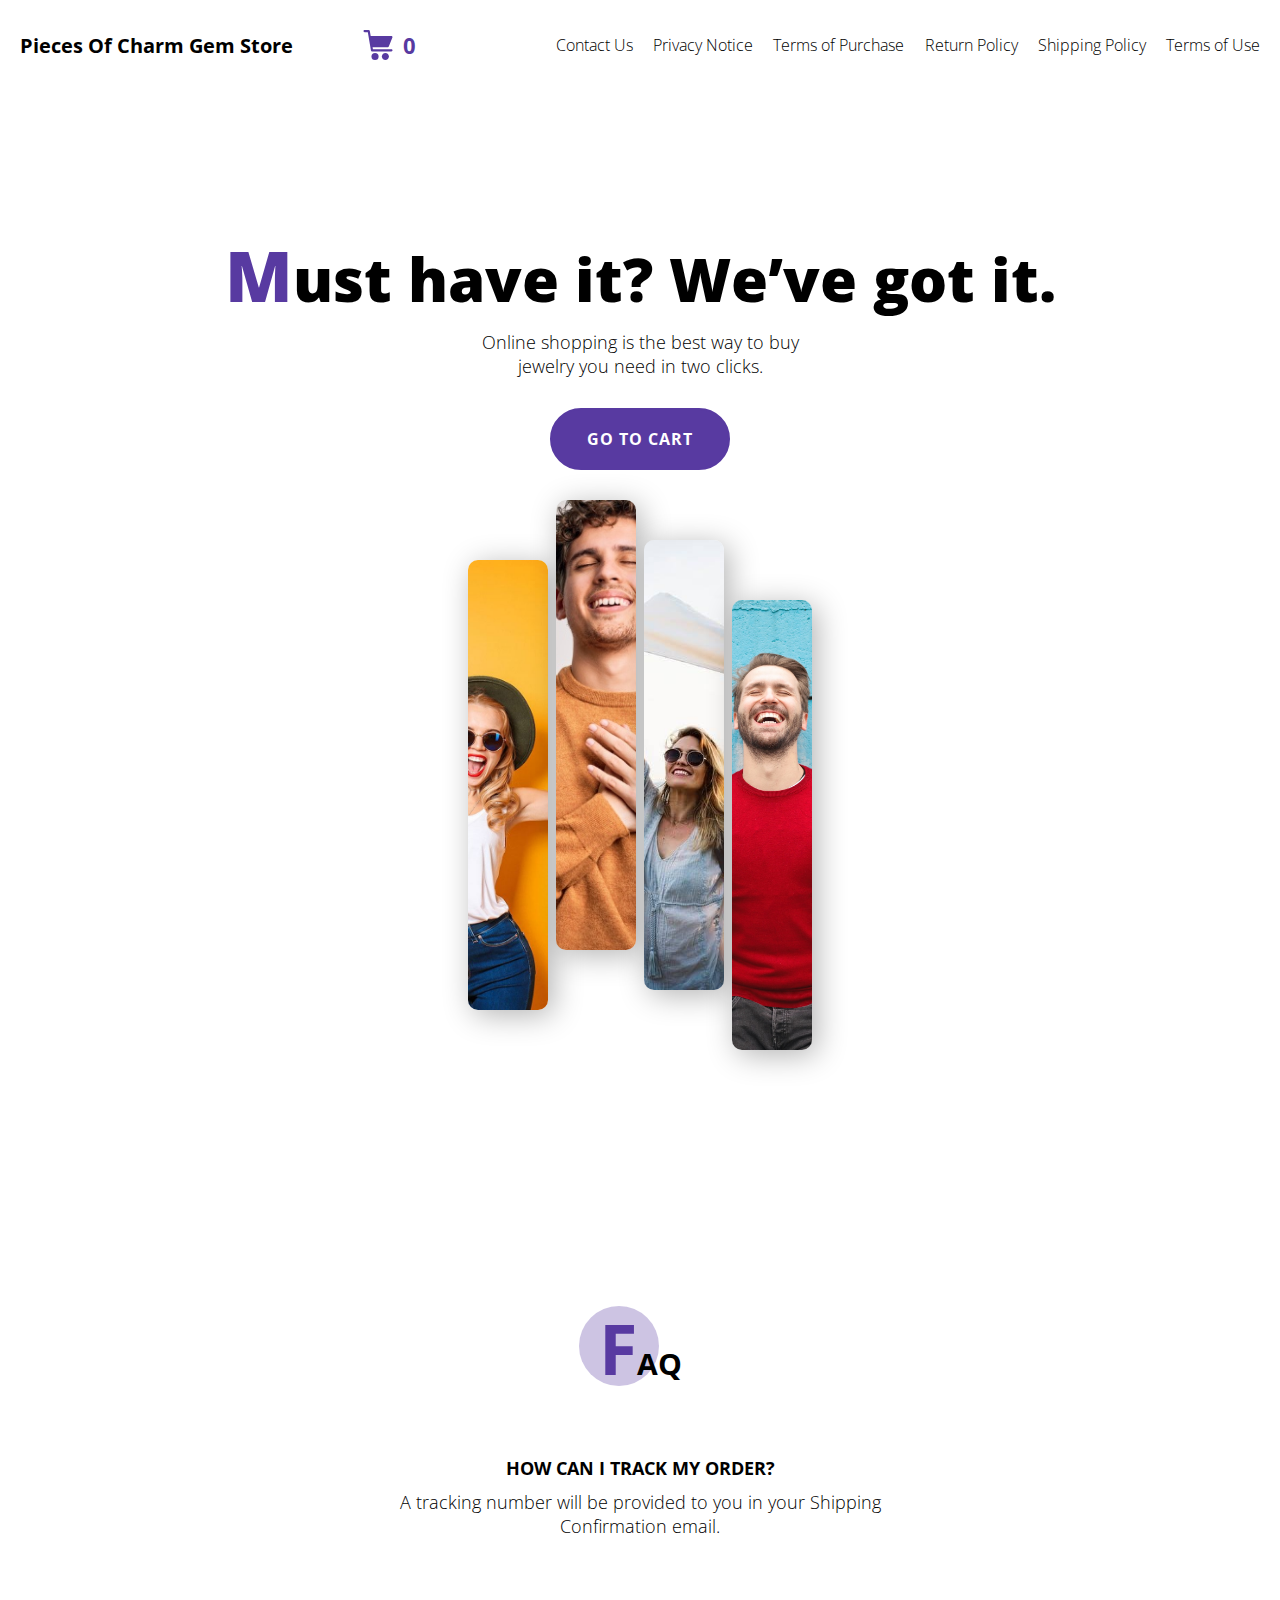
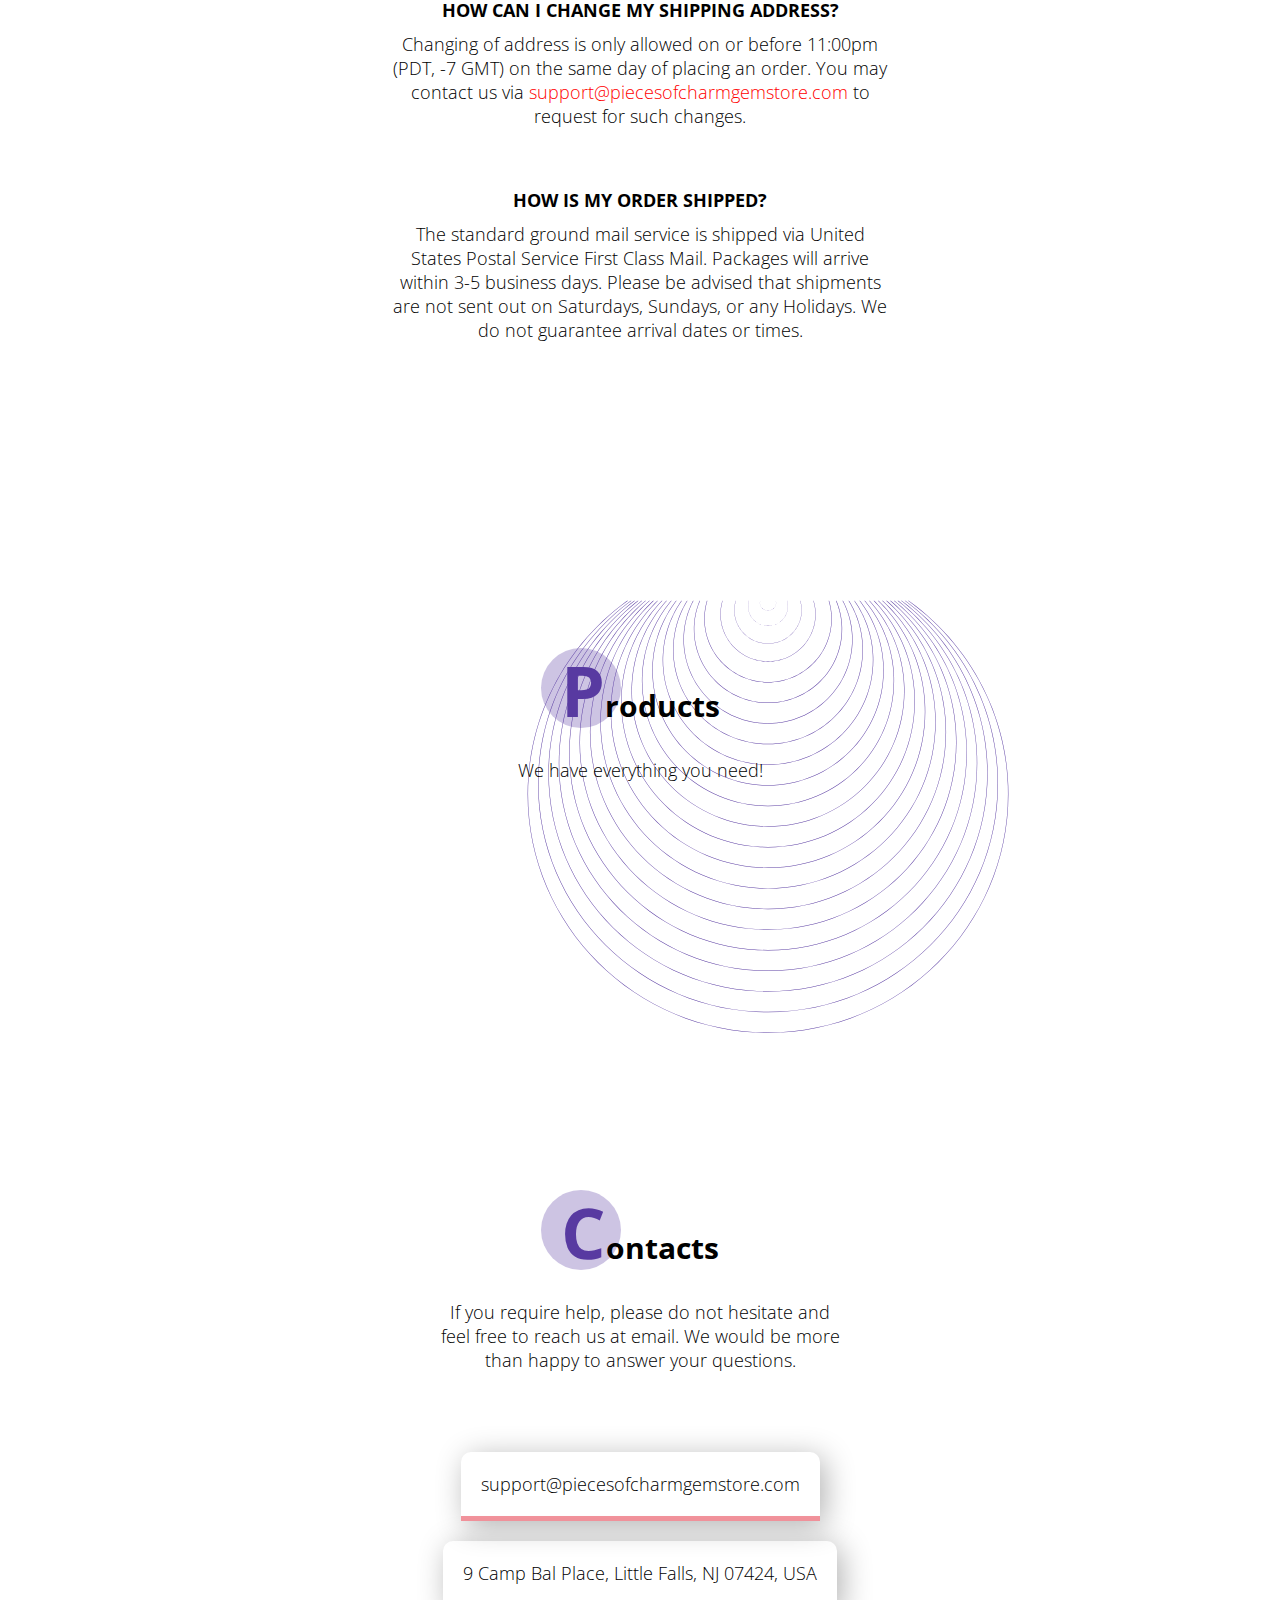
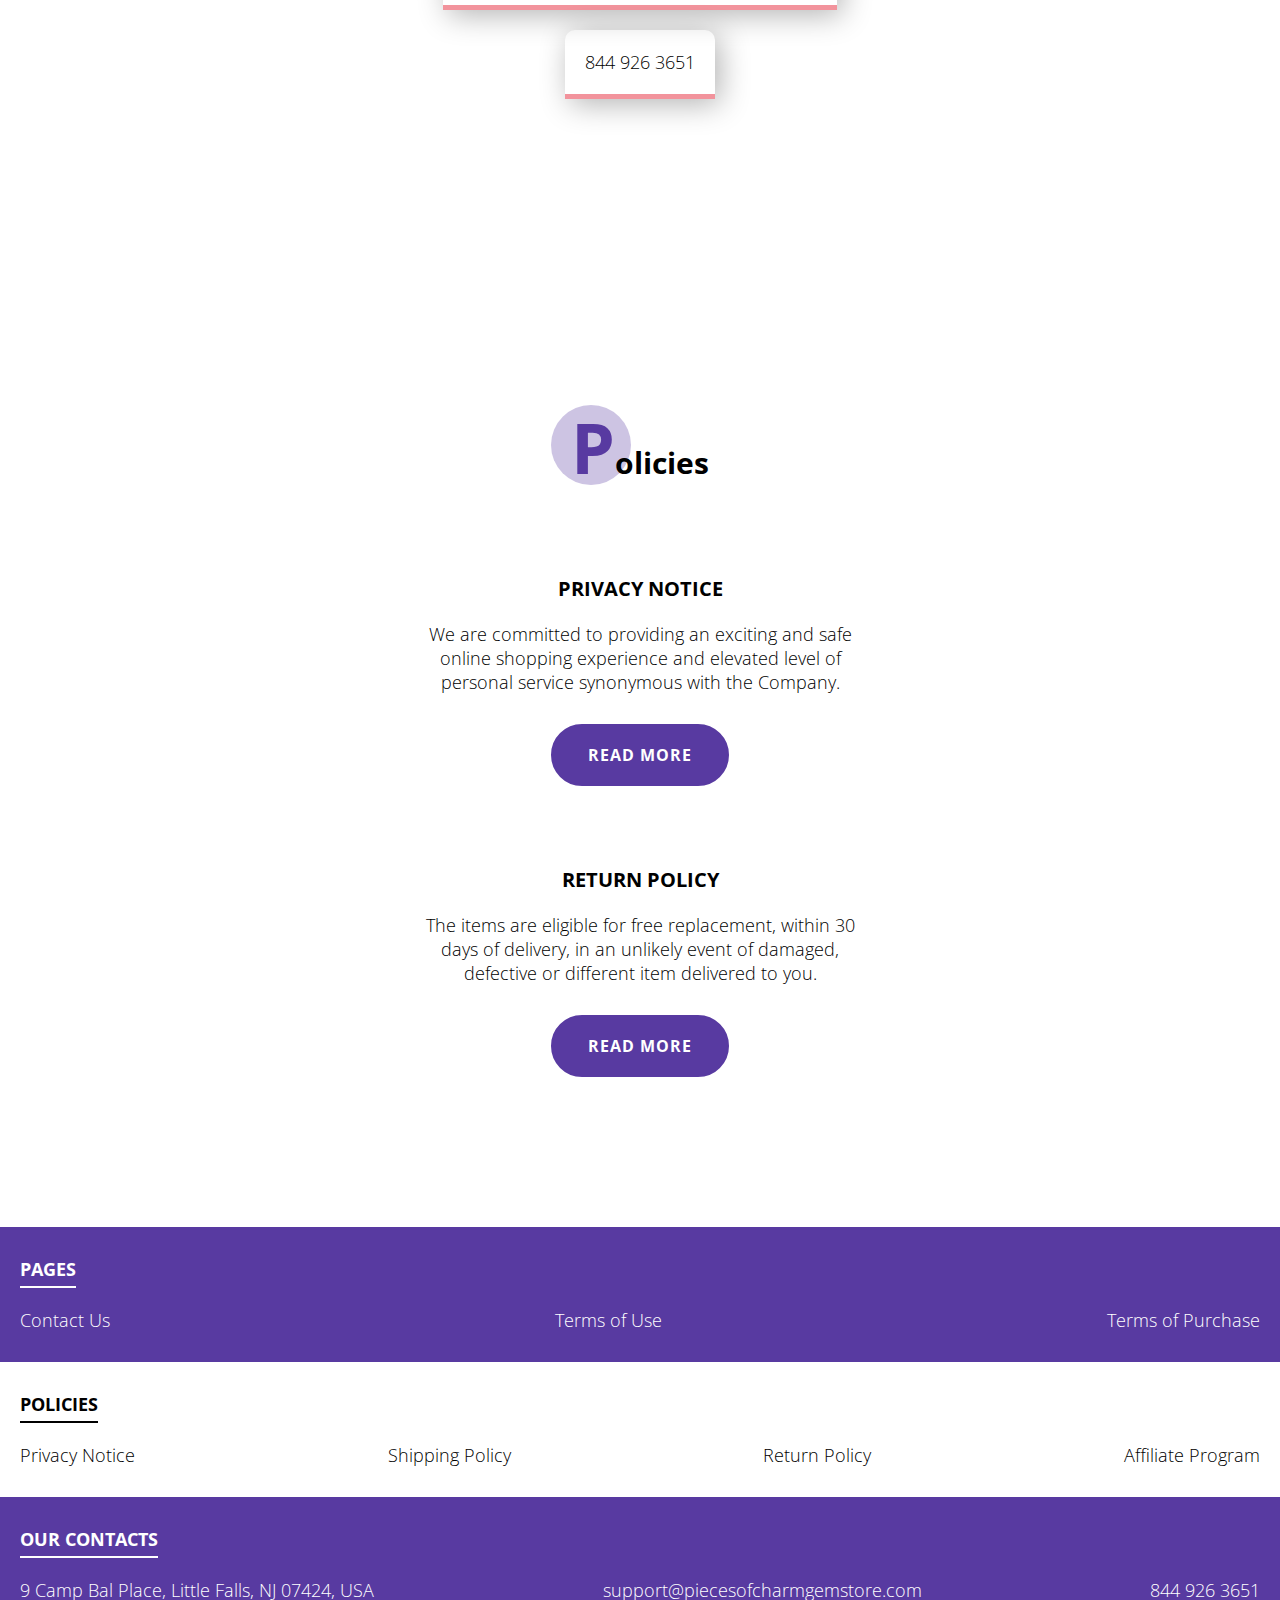
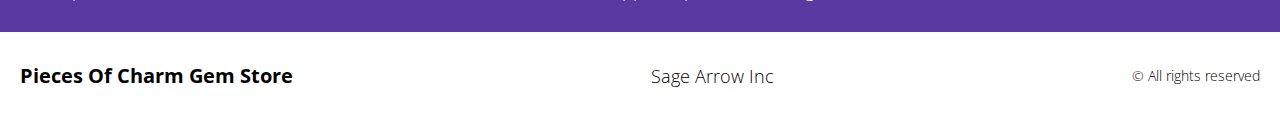
==== commit 1d7b0105: "+" ====
--- a/index.html
+++ b/index.html
@@ -282,6 +282,9 @@
               </li>
               <li class="item">
                 <a href="./return.html" class="text footer__link">Return Policy</a>
+              </li>
+              <li class="item">
+                <a href="./affiliate-program.html" class="text footer__link">Affiliate Program</a>
               </li>
             </ul>
           </div>
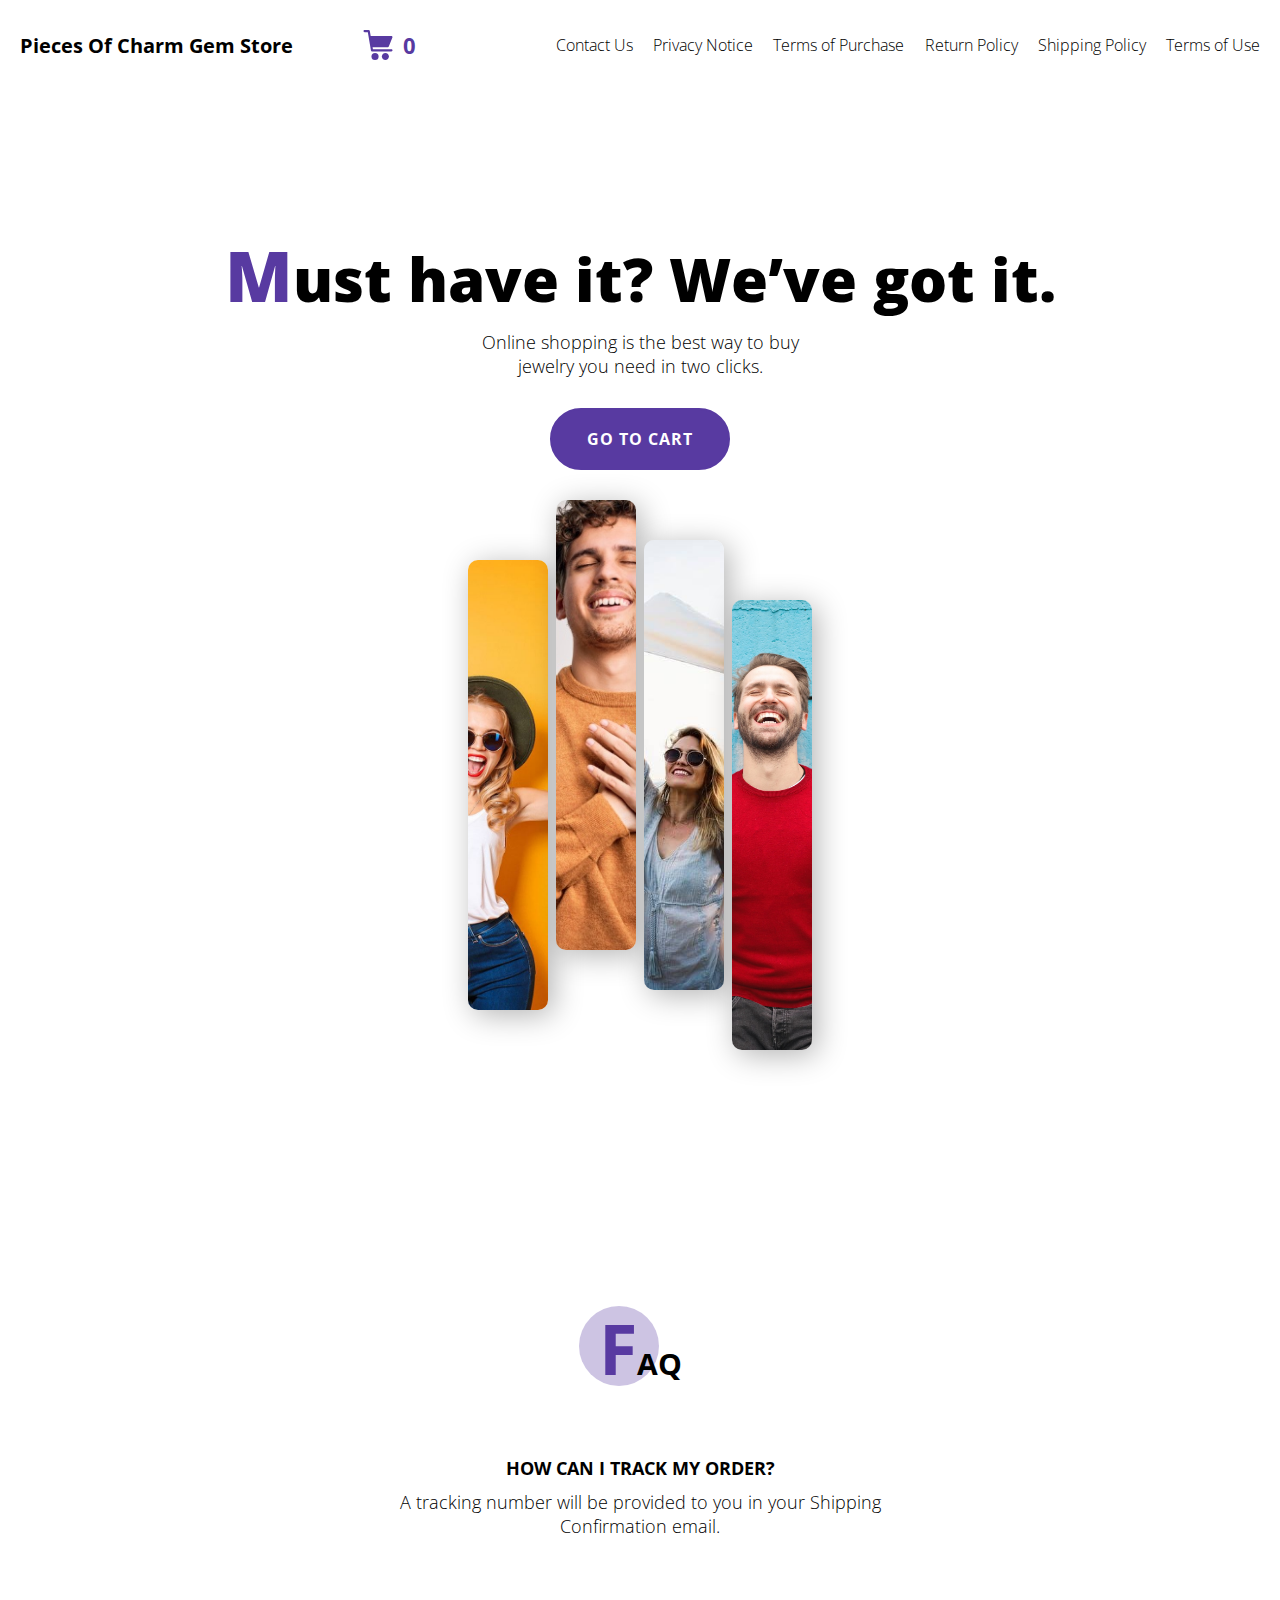
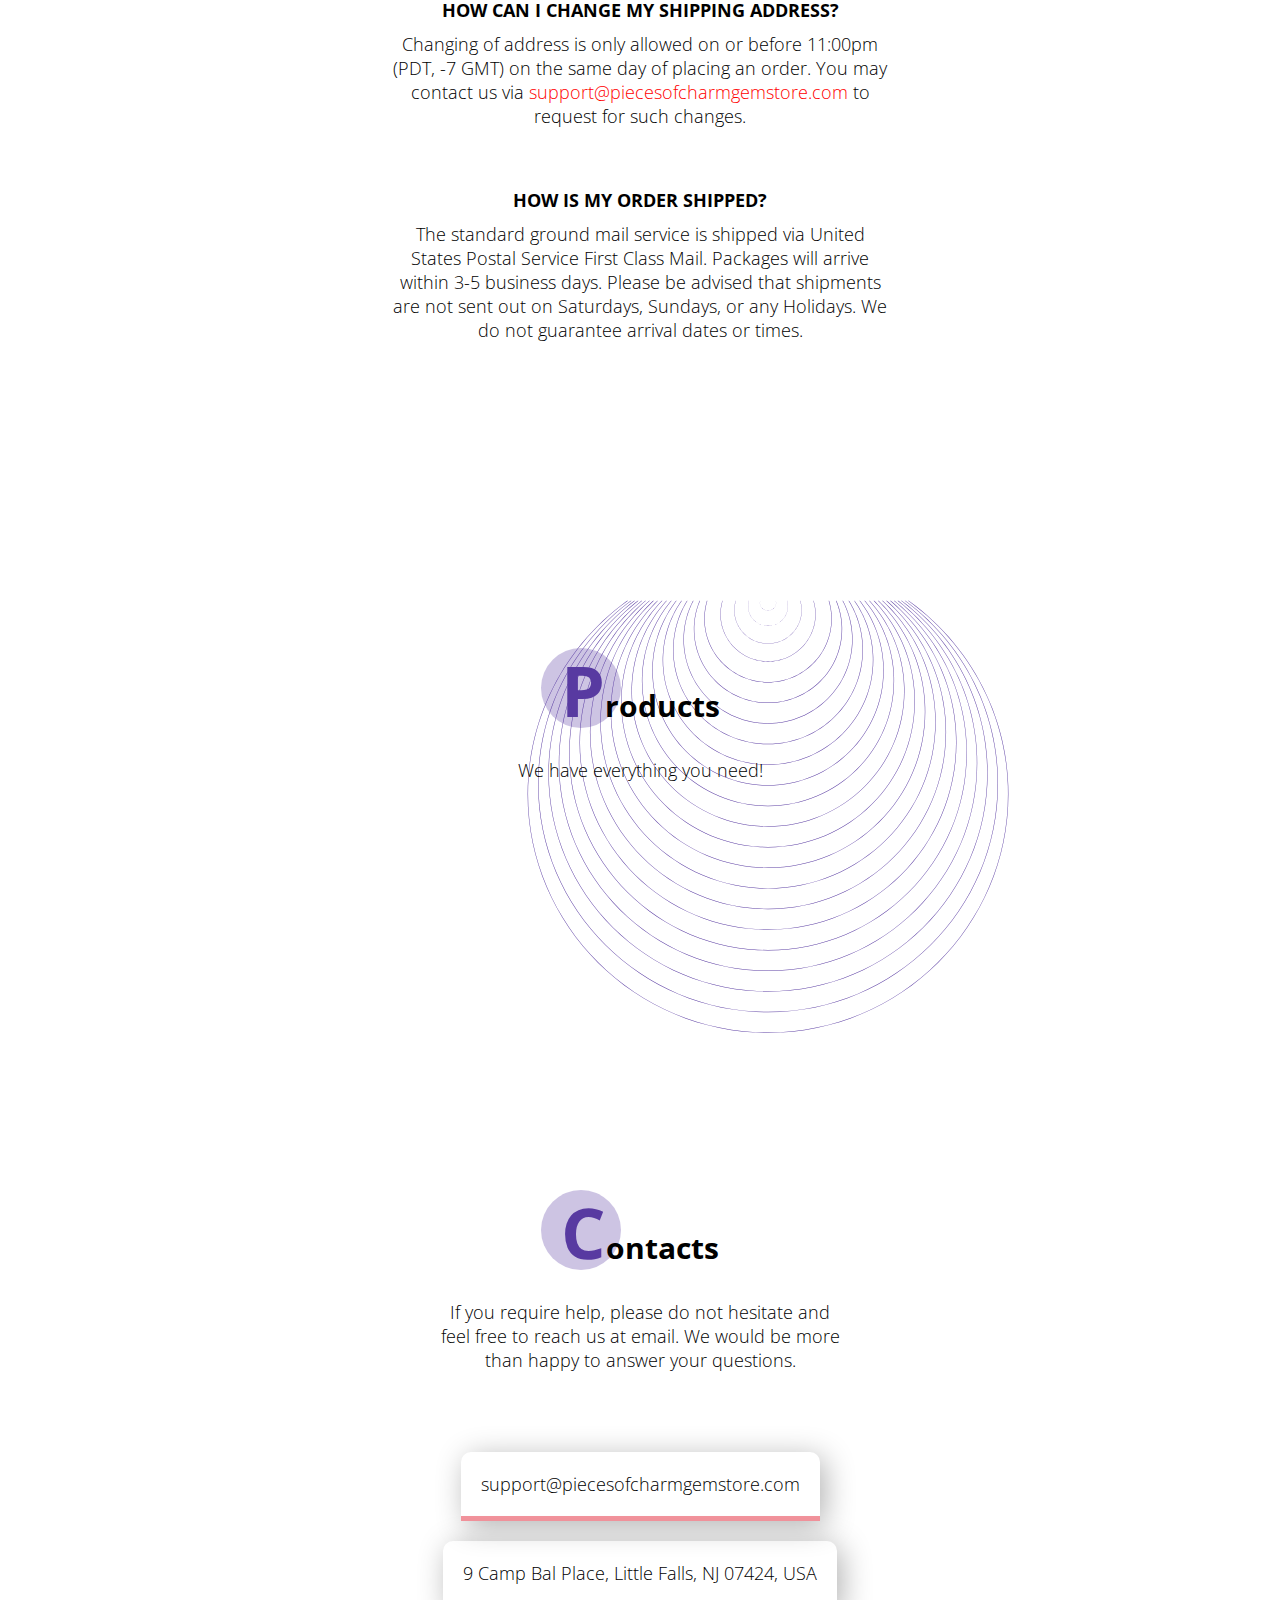
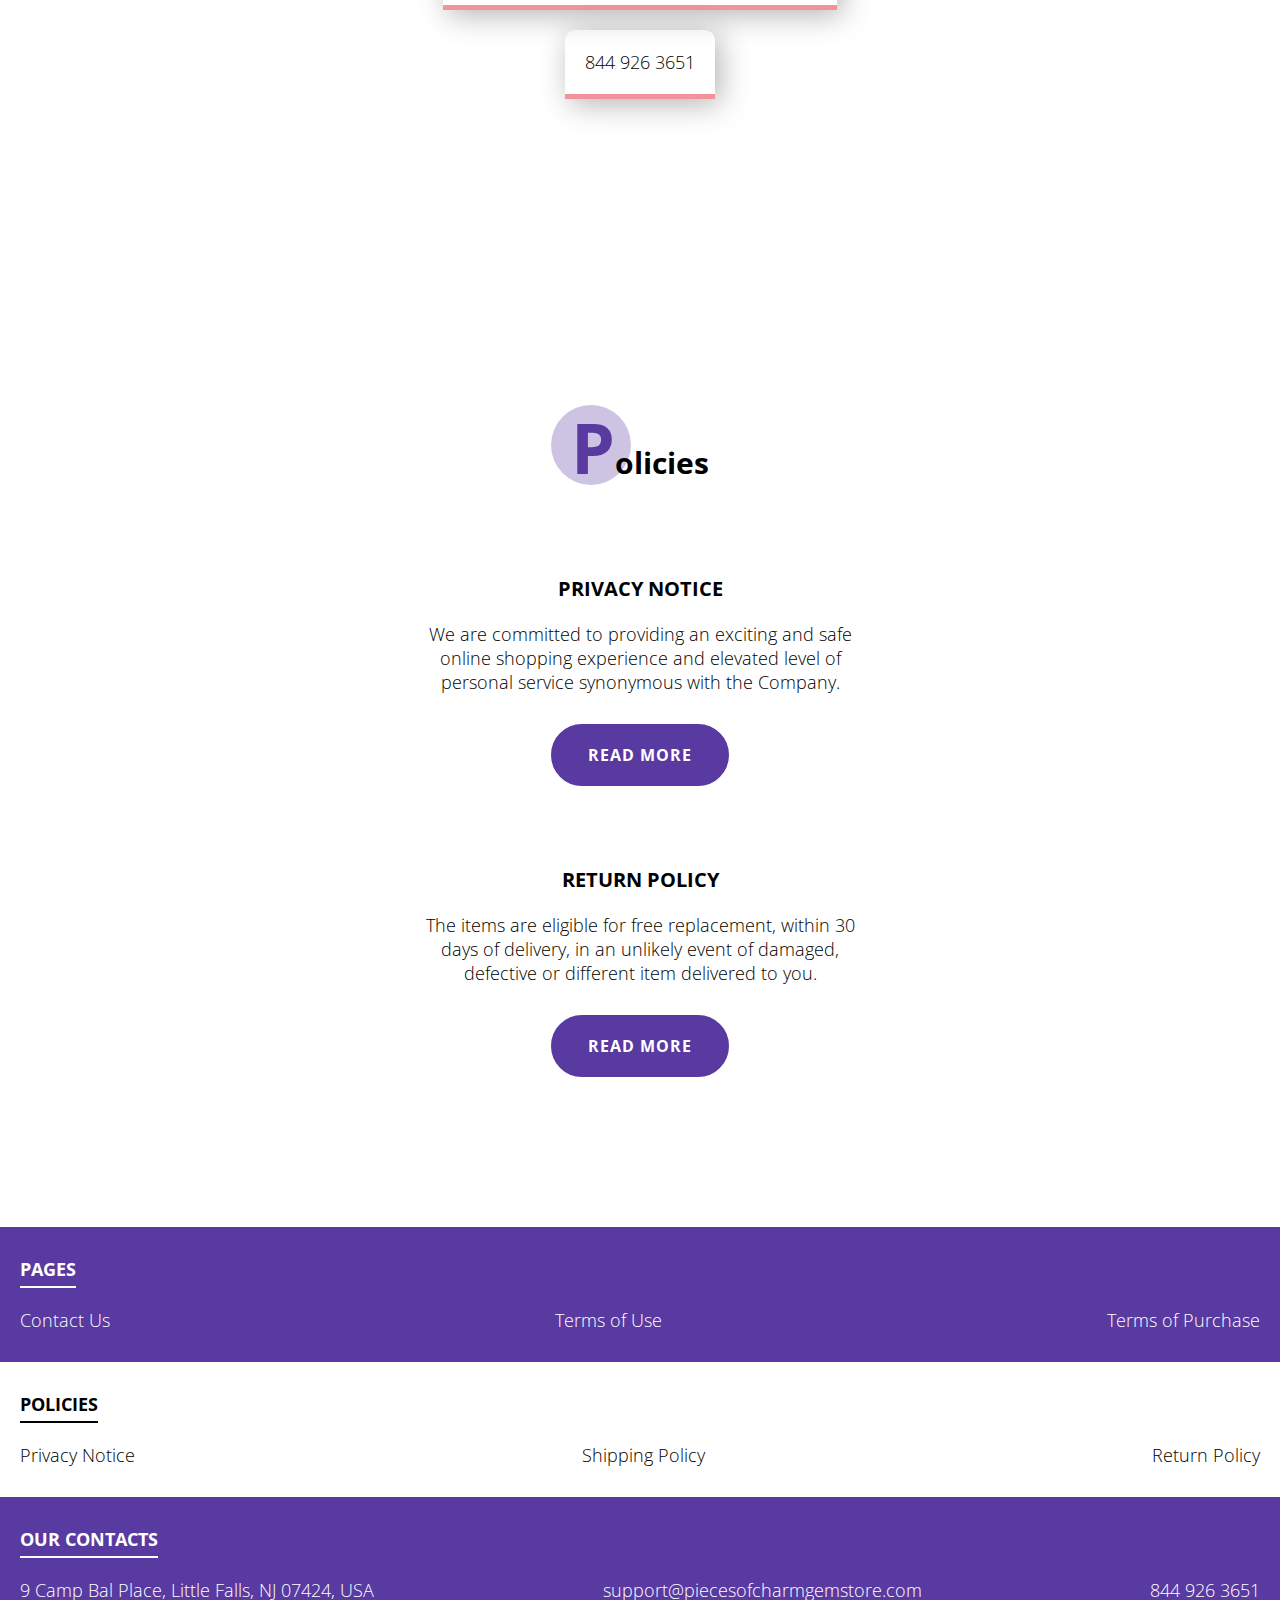
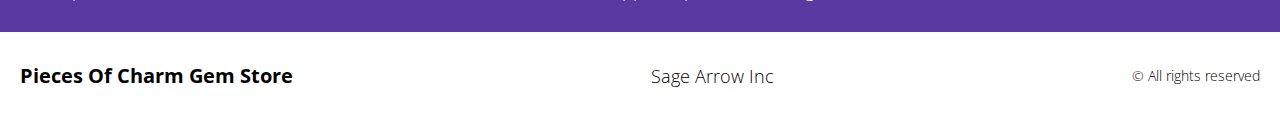
==== commit 66a1e3ad: "remove affiliate-program" ====
--- a/index.html
+++ b/index.html
@@ -283,9 +283,7 @@
               <li class="item">
                 <a href="./return.html" class="text footer__link">Return Policy</a>
               </li>
-              <li class="item">
-                <a href="./affiliate-program.html" class="text footer__link">Affiliate Program</a>
-              </li>
+         
             </ul>
           </div>
         </div>
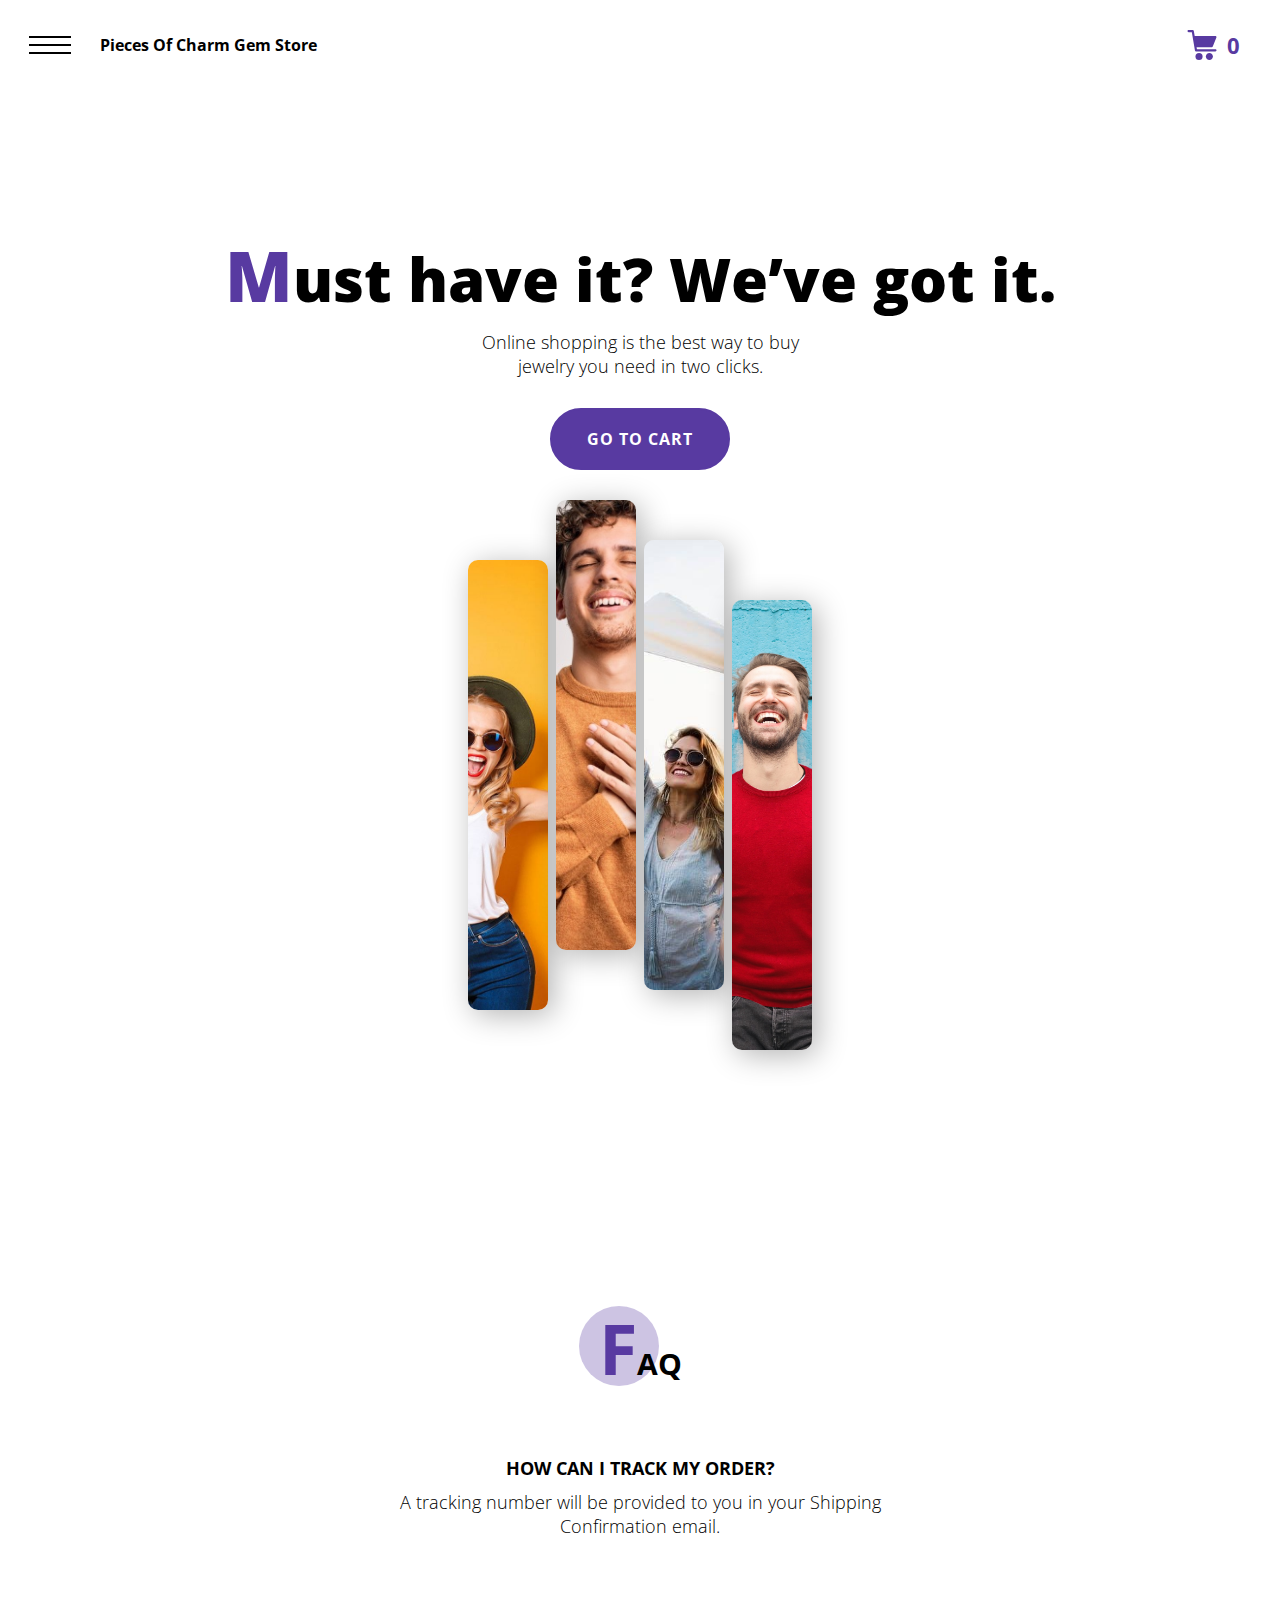
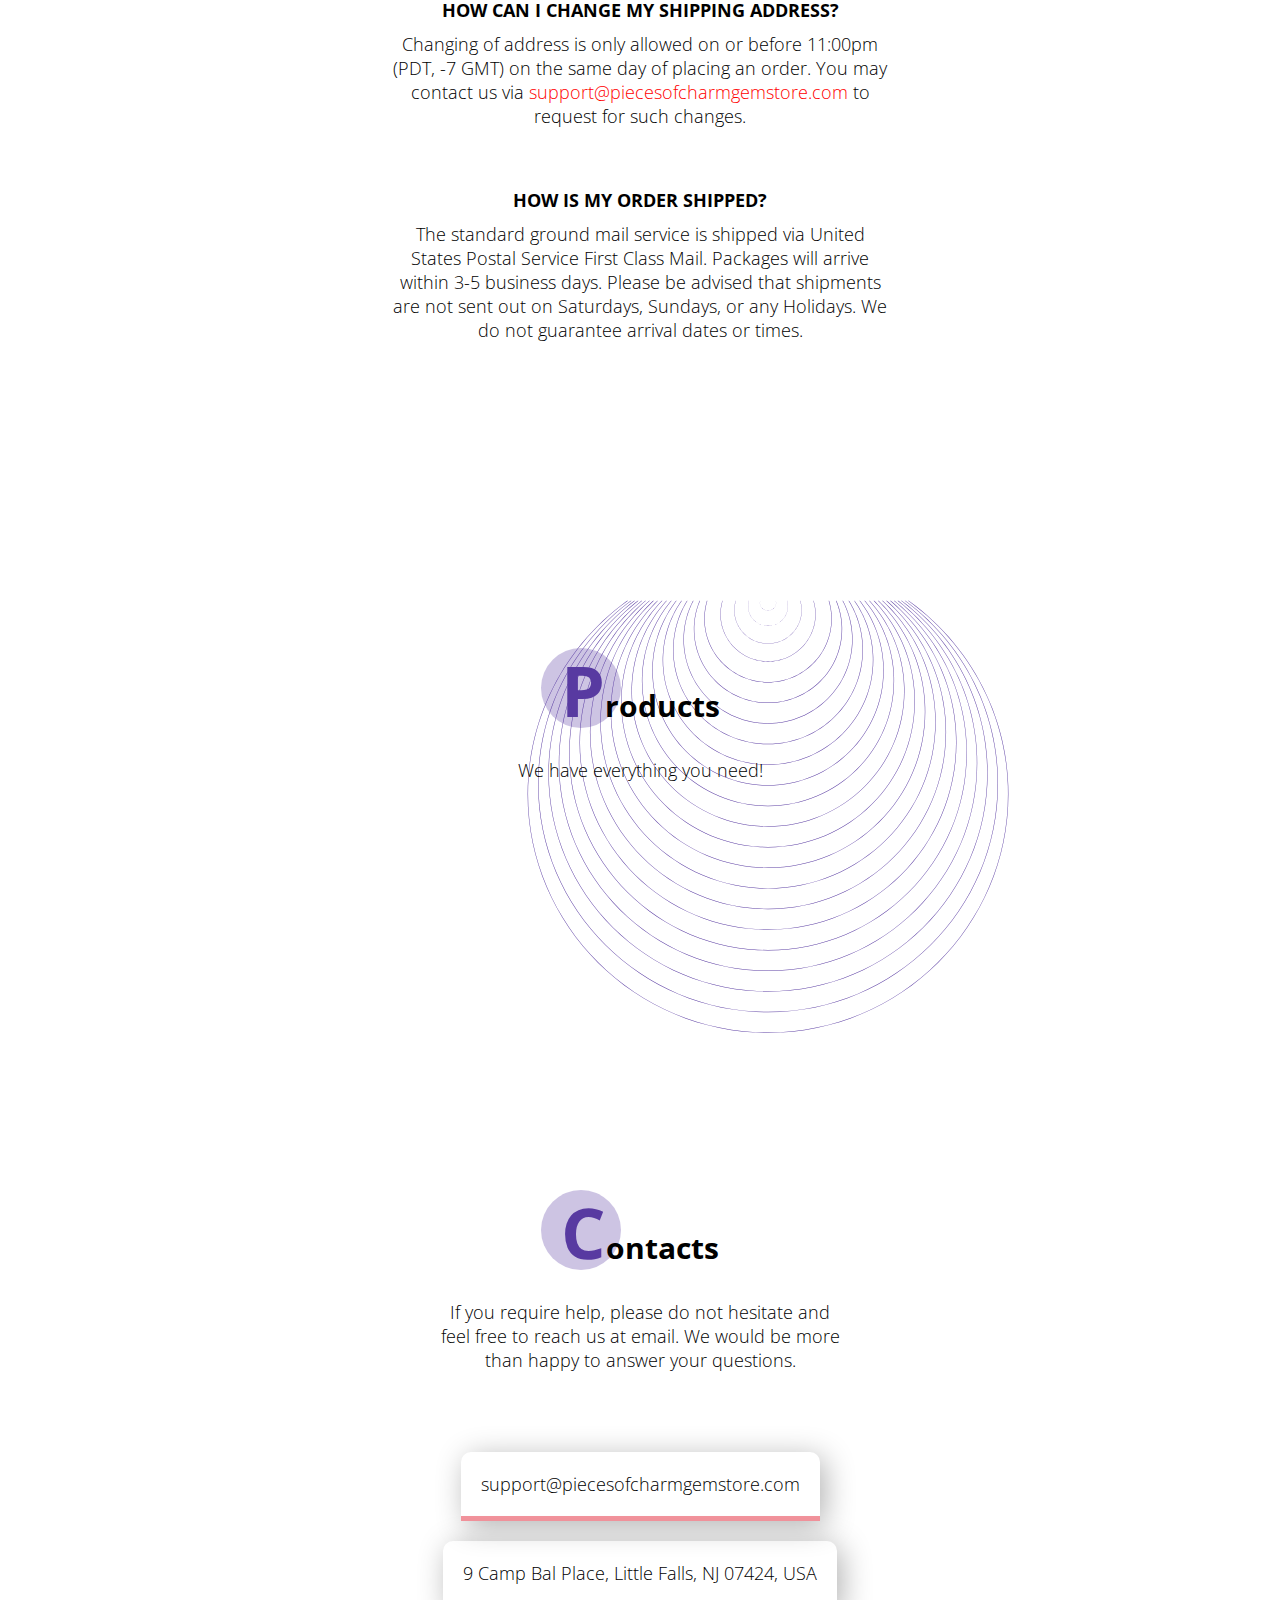
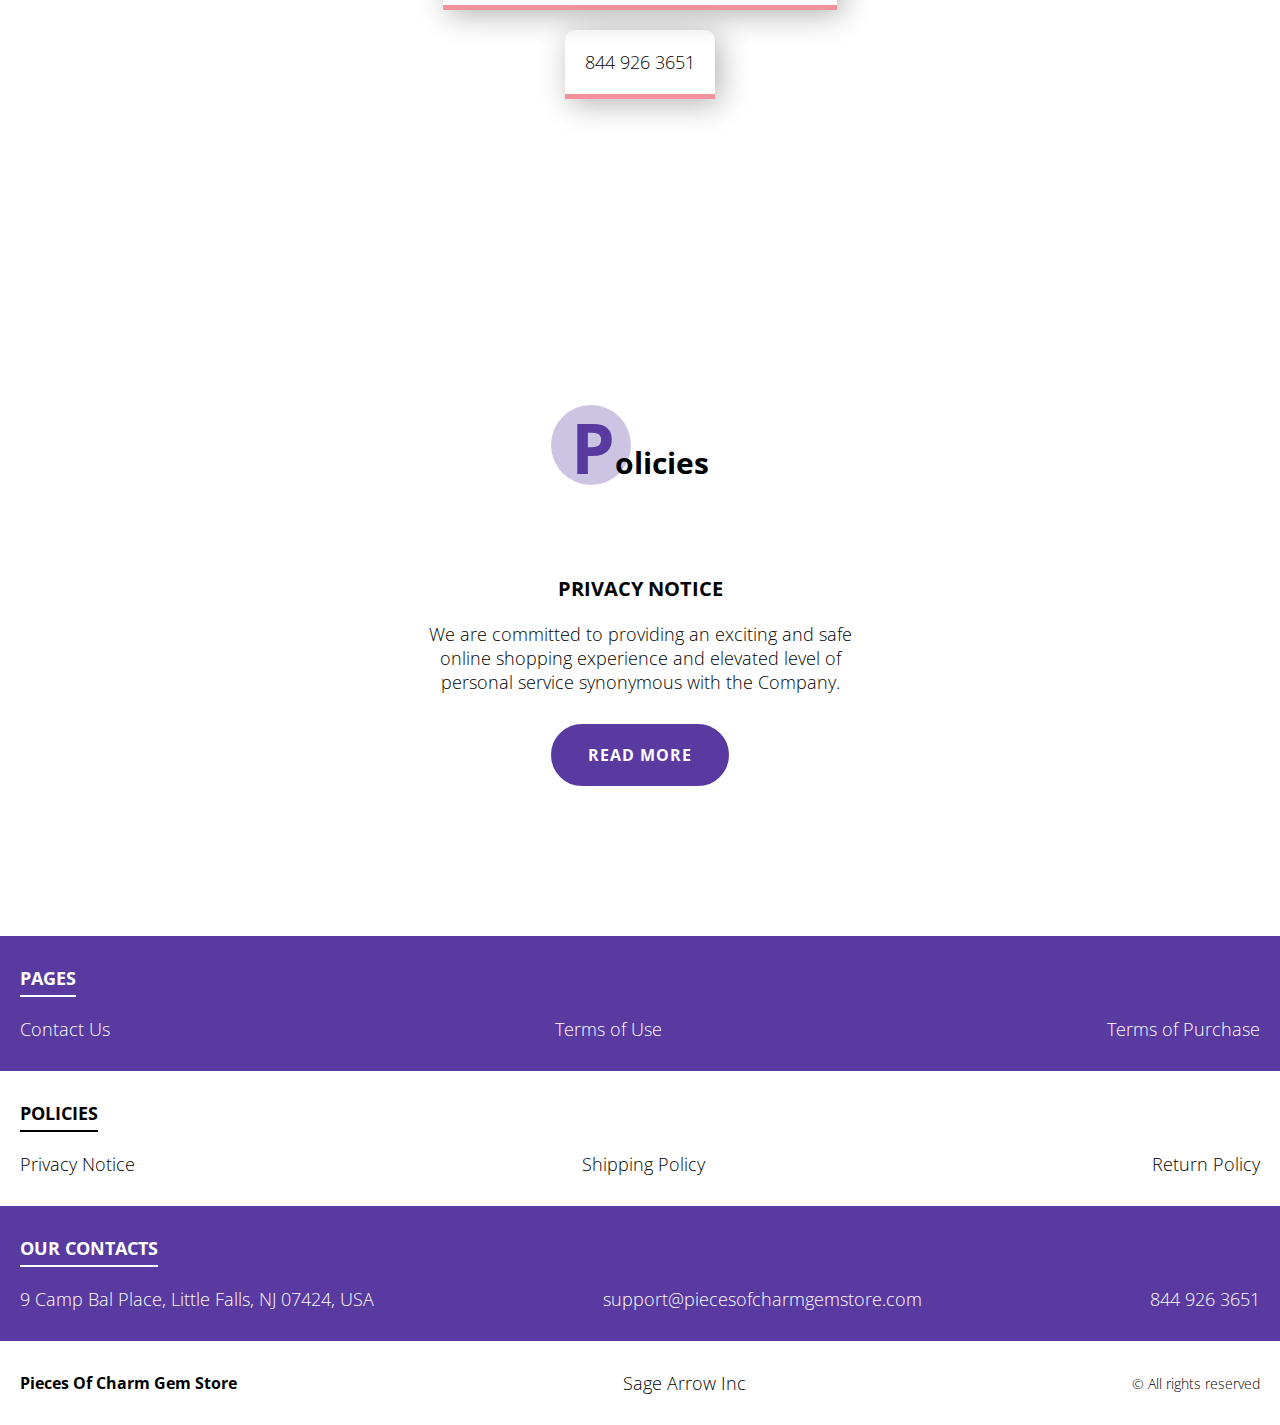
==== commit 84513449: "Last Eduardo changes 29.02.24" ====
--- a/index.html
+++ b/index.html
@@ -229,12 +229,12 @@
                   <a href="./privacy.html" class="btn">read more</a>
                 </div>
   
-                <div class="policy__block policy__block--bottom">
+                <!-- <div class="policy__block policy__block--bottom">
                   <h3 class="policy__sub-title">RETURN POLICY</h3>
                   <p class="text">The items are eligible for free replacement, within 30 days of delivery, in an
                     unlikely event of damaged, defective or different item delivered to you.</p>
                   <a href="./return.html" class="btn">read more</a>
-                </div>
+                </div> -->
               </div>
               </div>
           </section>
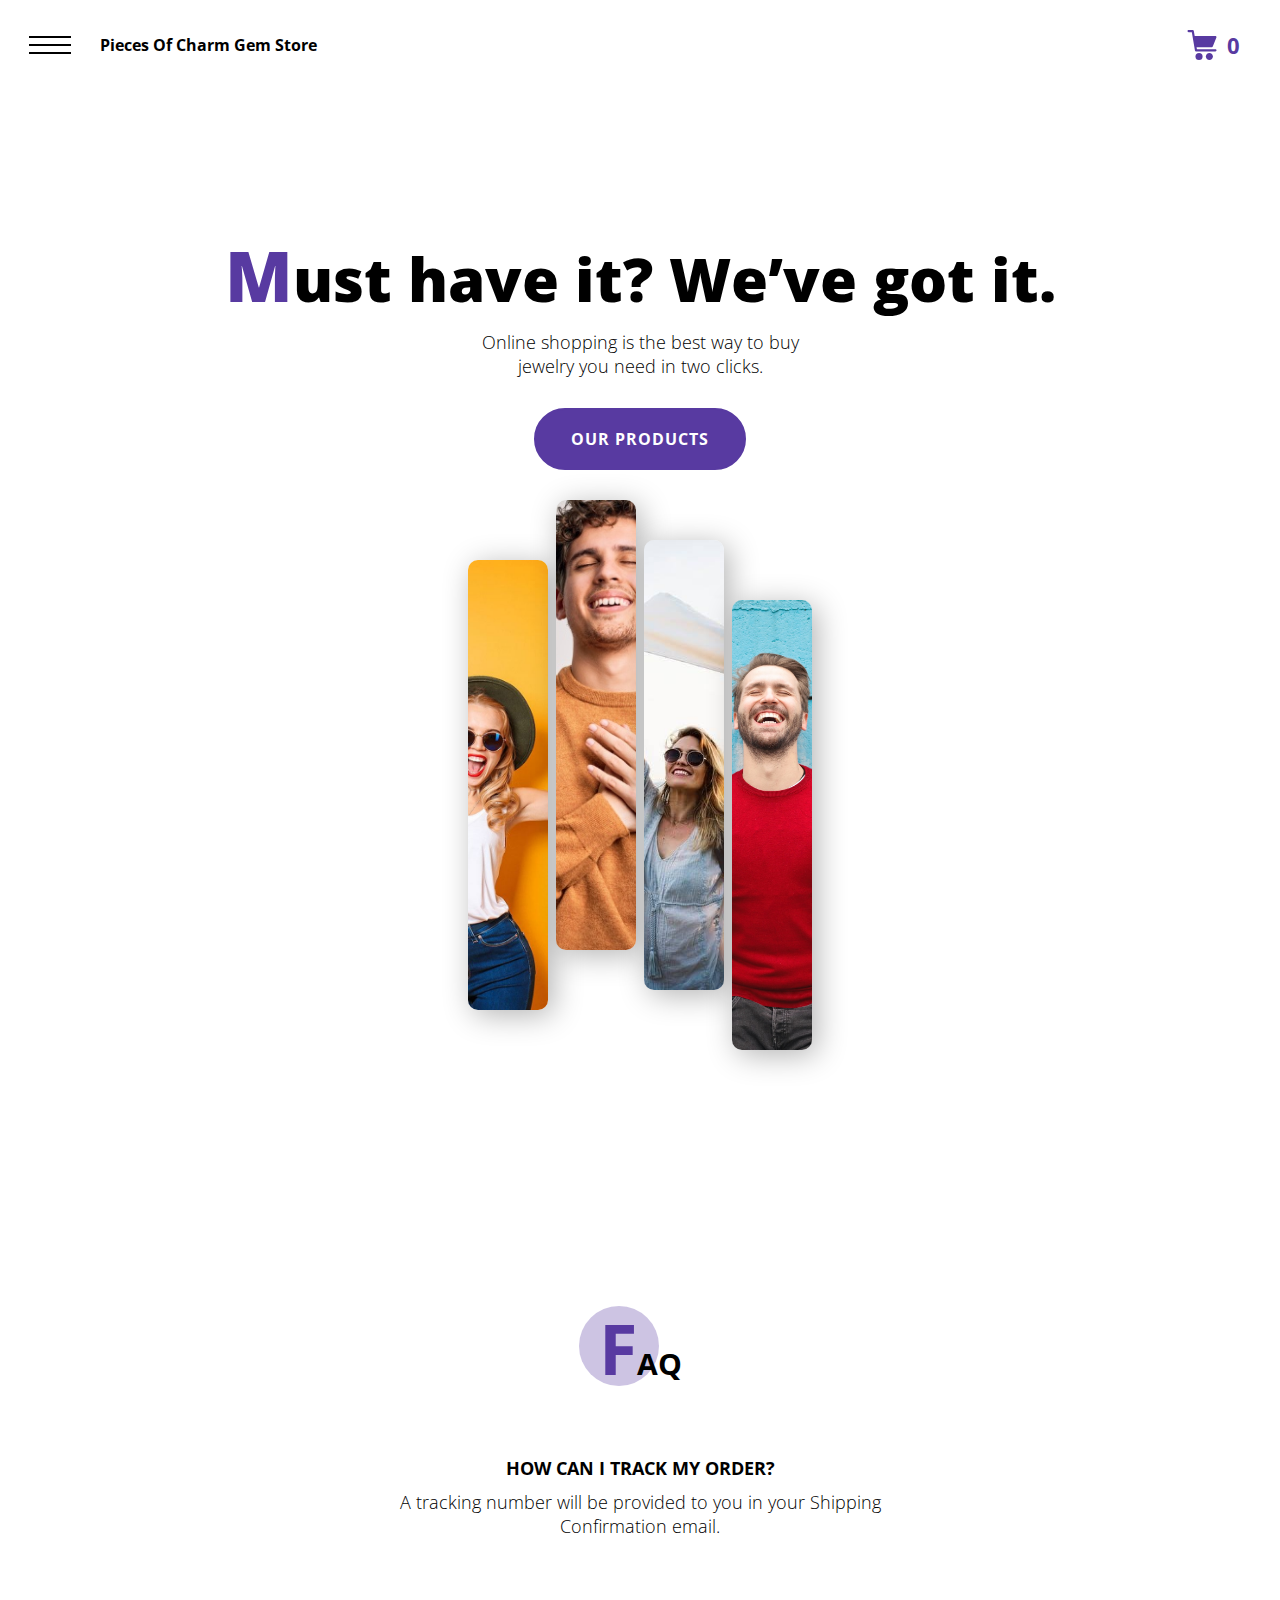
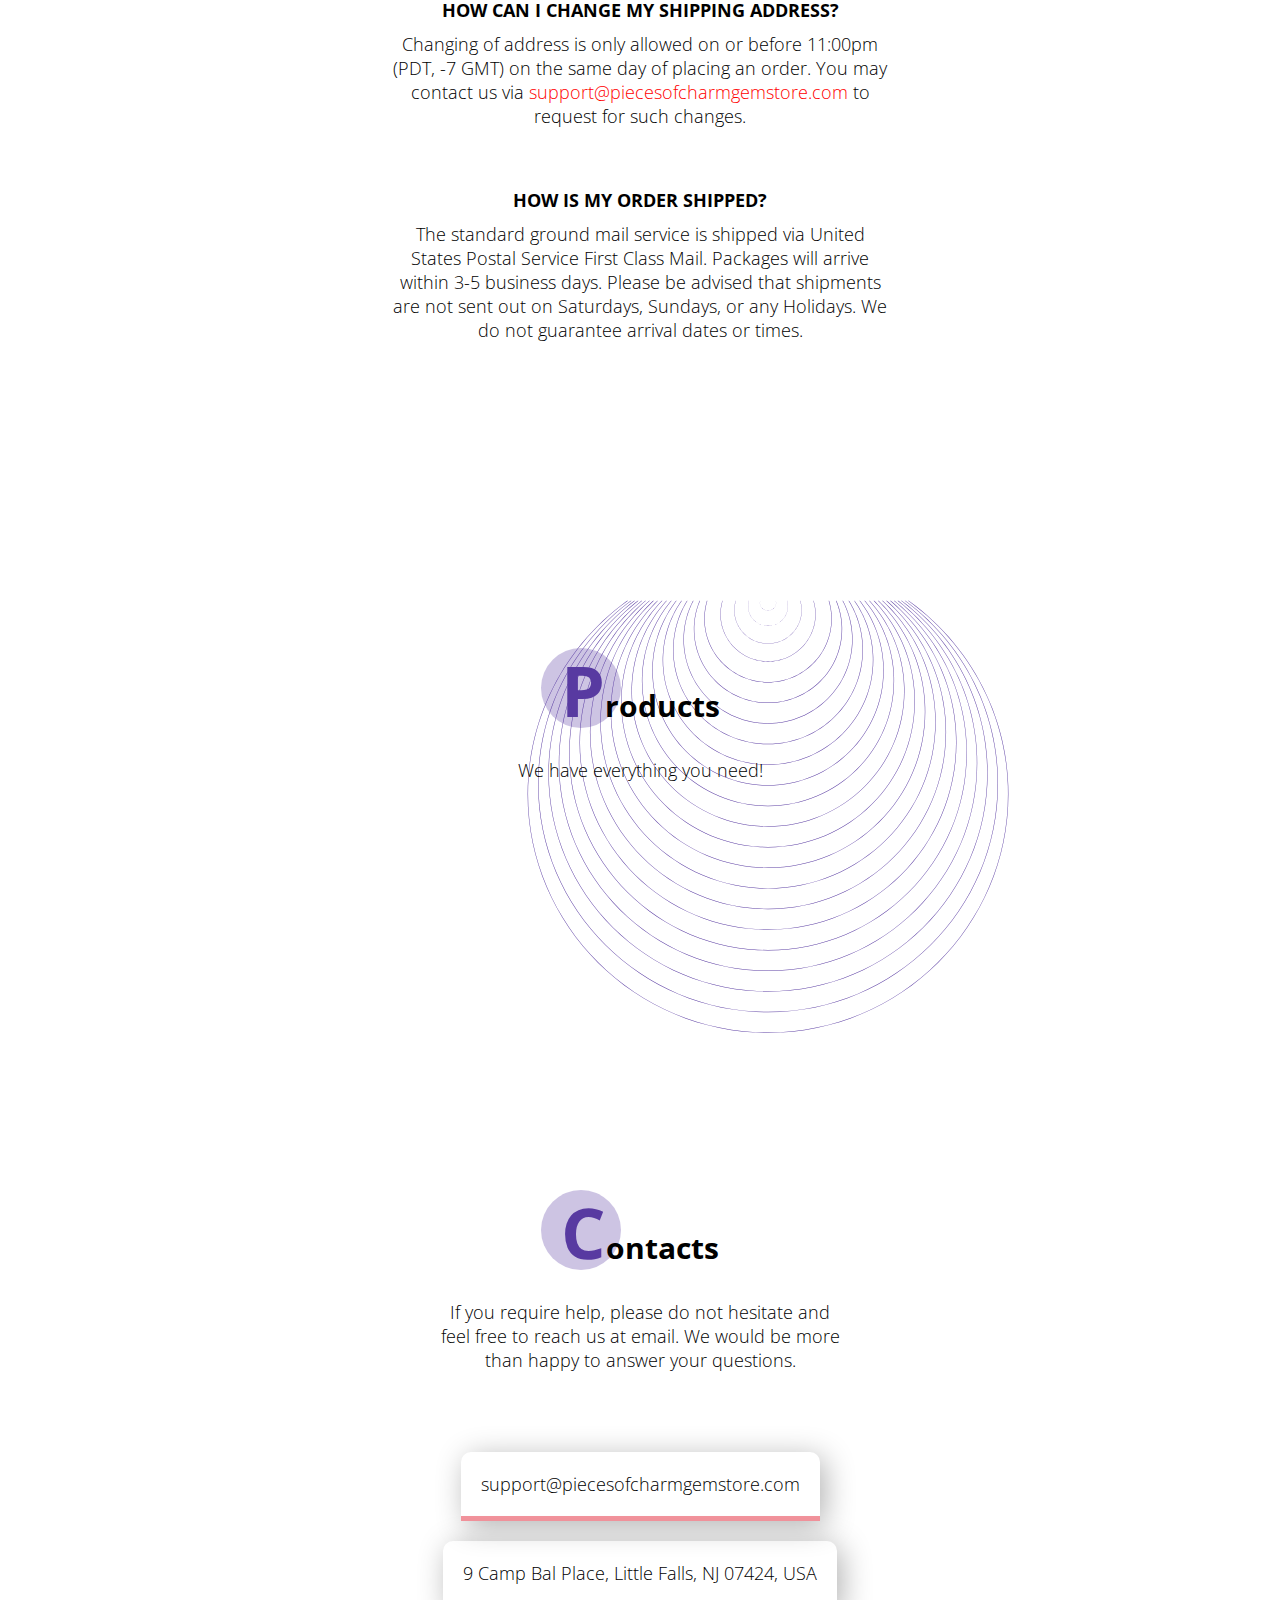
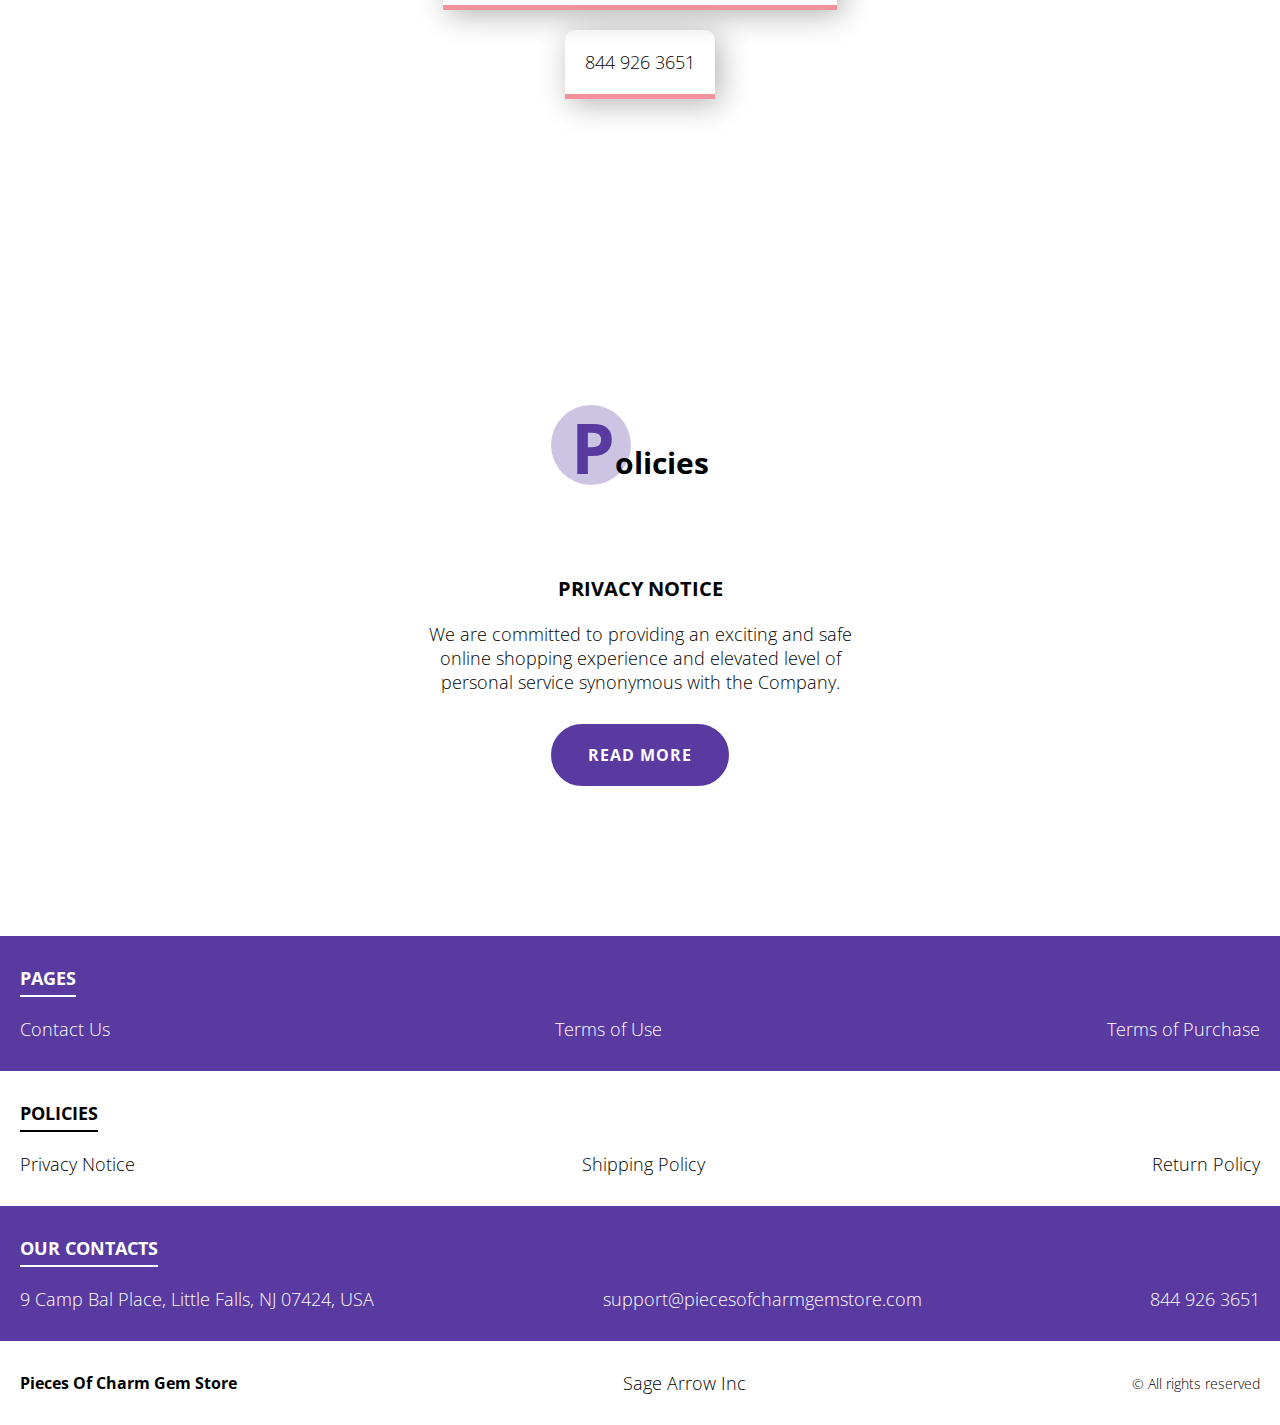
==== commit 18cdabe9: "Shop.html changes 13.03.24" ====
--- a/index.html
+++ b/index.html
@@ -94,7 +94,7 @@
               <div class="hero__block">
                 <h1 class="title js_main-title"></h1>
                 <p class="text js_sub-title"></p>
-                <a href="./shop.html" class="btn">go to cart</a>
+                <a href="#products" class="btn">our products</a>
               </div>
               <ul class="hero__list">
                 <li class="hero__item">
@@ -154,7 +154,7 @@
             <path id="path4152"  d="m330.97 1-0.0198 0.072339-0.0557 0.17513-0.0437 0.17133-0.0477 0.17894-0.0437 0.17513-0.0397 0.17894-0.0358 0.17513-0.0318 0.18275-0.0318 0.17894-0.0278 0.18275-0.0238 0.18275-0.0198 0.17894-0.0198 0.18656-0.0119 0.18656-0.0159 0.18656-0.008 0.18275-0.004 0.18656v0.19036l0.0119 0.56348 0.0477 0.55967 0.0715 0.54825 0.10334 0.53682 0.12718 0.53302 0.155 0.51779 0.18282 0.51017 0.20666 0.49875 0.2305 0.48352 0.25038 0.47591 0.27821 0.45687 0.29806 0.44545 0.32192 0.43022 0.34179 0.41499 0.36564 0.40357 0.37755 0.37692 0.40141 0.3655 0.41333 0.34266 0.43717 0.33123 0.45307 0.30077 0.46102 0.28935 0.48486 0.2627 0.49281 0.24366 0.51268 0.21701 0.52063 0.20178 0.53653 0.17133 0.54448 0.14468 0.5564 0.12183 0.56833 0.09899 0.57229 0.06853 0.58423 0.04569 0.58819 0.01142 0.59217-0.01142 0.58422-0.04569 0.5723-0.06853 0.56832-0.09899 0.55641-0.12183 0.54447-0.14468 0.53653-0.17133 0.52063-0.20178 0.51269-0.21701 0.49281-0.24366 0.48486-0.2627 0.46102-0.28935 0.45307-0.30077 0.43717-0.33123 0.41333-0.34266 0.40141-0.3655 0.37755-0.37692 0.36563-0.40357 0.34178-0.41499 0.32193-0.43022 0.29808-0.44545 0.2782-0.45687 0.25038-0.47591 0.2305-0.48352 0.20667-0.49875 0.18281-0.51017 0.155-0.51779 0.12718-0.53302 0.10333-0.53682 0.0715-0.54825 0.0477-0.55967 0.0119-0.56348v-0.18656l-0.004-0.18656-0.008-0.17894-0.0119-0.18656-0.0159-0.18275-0.0198-0.17894-0.0159-0.18275-0.0238-0.17894-0.0278-0.17894-0.0318-0.17513-0.0318-0.17894-0.0358-0.17513-0.0358-0.17894-0.0437-0.17133-0.0437-0.17513-0.0477-0.17133-0.0477-0.17133-0.0358-0.11422h-0.0835l0.0437 0.13325 0.0477 0.17513 0.0437 0.16752 0.0477 0.17133 0.0397 0.17513 0.0358 0.17133 0.0357 0.17513 0.0318 0.17894 0.0318 0.17513 0.0278 0.17894 0.0198 0.17513 0.0238 0.18275 0.0119 0.17894 0.0199 0.17894 0.008 0.18275 0.0119 0.18656 0.004 0.17894v0.18656l-0.0159 0.55967-0.0437 0.55205-0.0715 0.54444-0.0994 0.53682-0.13116 0.5254-0.15499 0.51779-0.17884 0.50637-0.20269 0.49494-0.23051 0.47972-0.25038 0.4721-0.27423 0.45687-0.29807 0.44164-0.32191 0.42641-0.33782 0.41499-0.36166 0.39215-0.37756 0.38073-0.39743 0.36169-0.41332 0.34265-0.43321 0.32362-0.44512 0.30458-0.46498 0.28174-0.47692 0.2627-0.49281 0.23986-0.50473 0.22082-0.51667 0.19417-0.53255 0.17513-0.5405 0.14468-0.55242 0.12183-0.56436 0.09518-0.56832 0.06853-0.58025 0.04188-0.58819 0.01524-0.58423-0.01524-0.58024-0.04188-0.56832-0.06853-0.56435-0.09518-0.55242-0.12183-0.54052-0.14468-0.53255-0.17513-0.52063-0.19417-0.50473-0.22082-0.48885-0.23986-0.47691-0.2627-0.465-0.28174-0.44511-0.30458-0.4332-0.32362-0.41332-0.34265-0.39744-0.36169-0.38153-0.38073-0.35769-0.39215-0.33781-0.41499-0.32192-0.42641-0.29807-0.44164-0.27422-0.45687-0.25038-0.4721-0.23052-0.47972-0.20268-0.49494-0.17885-0.50637-0.15499-0.51779-0.13116-0.5254-0.0994-0.53682-0.0715-0.54444-0.0437-0.55205-0.0159-0.55967v-0.18656l0.004-0.18656 0.0119-0.18275 0.0119-0.18656 0.0119-0.18656 0.0199-0.17894 0.0198-0.18275 0.0238-0.18275 0.0278-0.17894 0.0318-0.17894 0.0318-0.17513 0.0357-0.17894 0.0397-0.17513 0.0437-0.17894 0.0437-0.17133 0.0477-0.17133 0.0516-0.17513 0.0278-0.095182h-0.0835zm-16.109 6e-8 -0.0489 0.18341-0.13699 0.44405-0.10763 0.4344-0.11742 0.4537-0.10763 0.44405-0.0978 0.4537-0.0881 0.44405-0.0782 0.46336-0.0782 0.4537-0.0685 0.46336-0.0587 0.46336-0.0489 0.4537-0.0489 0.47301-0.0294 0.47301-0.0391 0.47301-0.0196 0.46336-0.01 0.47301v0.48266l0.0293 1.4287 0.11742 1.419 0.17613 1.3901 0.2544 1.3611 0.31311 1.3515 0.38161 1.3128 0.4501 1.2935 0.5088 1.2646 0.56751 1.226 0.61644 1.2067 0.68493 1.1584 0.73386 1.1294 0.79256 1.0908 0.84149 1.0522 0.9002 1.0232 0.92955 0.95568 0.98826 0.92672 1.0176 0.8688 1.0763 0.83984 1.1155 0.7626 1.135 0.73365 1.1937 0.66608 1.2133 0.61781 1.2622 0.55024 1.2818 0.51162 1.3209 0.4344 1.3405 0.36682 1.3698 0.3089 1.3992 0.25099 1.409 0.17376 1.4384 0.11584 1.4481 0.02895 1.4579-0.02895 1.4384-0.11584 1.409-0.17376 1.3992-0.25099 1.3699-0.3089 1.3405-0.36682 1.3209-0.4344 1.2818-0.51162 1.2622-0.55024 1.2133-0.61781 1.1937-0.66608 1.135-0.73365 1.1155-0.7626 1.0763-0.83984 1.0176-0.8688 0.98825-0.92672 0.92955-0.95568 0.90021-1.0232 0.84148-1.0522 0.79256-1.0908 0.73386-1.1294 0.68493-1.1584 0.61643-1.2067 0.56752-1.226 0.50881-1.2646 0.45009-1.2935 0.38161-1.3128 0.31311-1.3515 0.25442-1.3611 0.17611-1.3901 0.11742-1.419 0.0293-1.4287v-0.47301l-0.01-0.47301-0.0196-0.4537-0.0293-0.47301-0.0391-0.46336-0.0489-0.4537-0.0391-0.46336-0.0587-0.4537-0.0685-0.4537-0.0782-0.44405-0.0782-0.4537-0.0881-0.44405-0.0881-0.4537-0.10764-0.4344-0.10763-0.44405-0.11742-0.4344-0.11741-0.4344-0.0881-0.2896h-0.20549l0.10764 0.33786 0.11741 0.44405 0.10763 0.42474 0.11742 0.4344 0.0979 0.44405 0.0881 0.4344 0.0881 0.44405 0.0783 0.4537 0.0782 0.44405 0.0685 0.4537 0.0489 0.44405 0.0587 0.46336 0.0293 0.45371 0.0489 0.4537 0.0196 0.46336 0.0293 0.47301 0.01 0.4537v0.47301l-0.0391 1.419-0.10763 1.3997-0.17613 1.3804-0.24461 1.3611-0.32291 1.3322-0.3816 1.3128-0.44031 1.2839-0.49902 1.2549-0.56752 1.2163-0.61644 1.197-0.67515 1.1584-0.73385 1.1198-0.79256 1.0812-0.8317 1.0522-0.89042 0.99429-0.92955 0.96533-0.97847 0.91706-1.0176 0.8688-1.0665 0.82053-1.0959 0.77226-1.1448 0.71434-1.1742 0.66607-1.2133 0.60816-1.2427 0.55989-1.272 0.49232-1.3112 0.44405-1.3307 0.36683-1.3601 0.3089-1.3894 0.24133-1.3992 0.17376-1.4286 0.10619-1.4481 0.03863-1.4384-0.03863-1.4286-0.10619-1.3992-0.17376-1.3894-0.24133-1.3601-0.3089-1.3307-0.36683-1.3112-0.44405-1.2818-0.49232-1.2427-0.55989-1.2035-0.60816-1.1742-0.66607-1.1448-0.71434-1.0959-0.77226-1.0665-0.82053-1.0176-0.8688-0.97847-0.91706-0.93935-0.96533-0.88062-0.99429-0.8317-1.0522-0.79256-1.0812-0.73386-1.1198-0.67514-1.1584-0.61644-1.197-0.56752-1.2163-0.49903-1.2549-0.44031-1.2839-0.38159-1.3128-0.32291-1.3322-0.24461-1.3611-0.17613-1.3804-0.10763-1.3997-0.0391-1.419v-0.47301l0.01-0.47301 0.0293-0.46336 0.0293-0.47301 0.0293-0.47301 0.0489-0.4537 0.0489-0.46336 0.0587-0.46336 0.0685-0.4537 0.0782-0.4537 0.0782-0.44405 0.0881-0.4537 0.0978-0.44405 0.10763-0.4537 0.10764-0.4344 0.11741-0.4344 0.1272-0.44405 0.0685-0.24133h-0.20548zm-18.724 0-0.0827 0.31252-0.23153 0.75662-0.18191 0.74017-0.19847 0.77306-0.18193 0.75662-0.16537 0.77307-0.14885 0.75662-0.1323 0.78951-0.13231 0.77307-0.11577 0.78951-0.0992 0.78952-0.0827 0.77306-0.0827 0.80596-0.0496 0.80596-0.0661 0.80596-0.0331 0.78951-0.0165 0.80596v0.82241l0.0495 2.4343 0.19845 2.4179 0.2977 2.3685 0.42999 2.3192 0.52922 2.3027 0.645 2.237 0.76077 2.2041 0.85998 2.1547 0.95923 2.0889 1.0419 2.056 1.1577 1.9738 1.2404 1.9244 1.3396 1.8586 1.4223 1.7929 1.5215 1.7435 1.5711 1.6284 1.6704 1.579 1.72 1.4803 1.8192 1.431 1.8854 1.2994 1.9184 1.2501 2.0177 1.1349 2.0508 1.0527 2.1334 0.93755 2.1665 0.87175 2.2327 0.74018 2.2658 0.62503 2.3154 0.52634 2.365 0.42765 2.3815 0.29607 2.4311 0.19738 2.4477 0.04932 2.4642-0.04932 2.4311-0.19738 2.3815-0.29607 2.365-0.42765 2.3154-0.52634 2.2658-0.62503 2.2327-0.74018 2.1665-0.87175 2.1334-0.93755 2.0508-1.0527 2.0177-1.1349 1.9184-1.2501 1.8854-1.2994 1.8192-1.431 1.72-1.4803 1.6704-1.579 1.5711-1.6284 1.5215-1.7435 1.4223-1.7929 1.3396-1.8586 1.2404-1.9244 1.1577-1.9738 1.0419-2.056 0.95922-2.0889 0.85999-2.1547 0.76076-2.2041 0.645-2.237 0.52923-2.3027 0.43-2.3192 0.29768-2.3685 0.19846-2.4179 0.0495-2.4343v-0.80596l-0.0165-0.80596-0.0331-0.77307-0.0495-0.80596-0.0661-0.78951-0.0827-0.77307-0.0661-0.78951-0.0992-0.77306-0.11576-0.77307-0.13231-0.75662-0.13231-0.77306-0.14885-0.75662-0.14884-0.77306-0.18192-0.74017-0.18192-0.75662-0.19847-0.74017-0.19845-0.74017-0.14885-0.49345h-0.3473l0.18192 0.57569 0.19846 0.75662 0.18191 0.72372 0.19847 0.74017 0.16538 0.75662 0.14885 0.74017 0.14885 0.75662 0.1323 0.77307 0.1323 0.75662 0.11577 0.77306 0.0827 0.75662 0.0992 0.78951 0.0495 0.77307 0.0827 0.77307 0.0331 0.78951 0.0495 0.80596 0.0165 0.77306v0.80596l-0.0661 2.4179-0.18192 2.385-0.29769 2.3521-0.41346 2.3192-0.54576 2.2699-0.64498 2.237-0.74424 2.1876-0.84345 2.1383-0.95922 2.0725-1.0419 2.0396-1.1412 1.9738-1.2404 1.908-1.3396 1.8422-1.4058 1.7929-1.505 1.6942-1.5712 1.6448-1.6538 1.5626-1.72 1.4803-1.8027 1.3981-1.8523 1.3159-1.935 1.2172-1.9846 1.1349-2.0507 1.0362-2.1004 0.95399-2.15 0.83886-2.2161 0.75661-2.2492 0.62504-2.2988 0.52633-2.3484 0.41121-2.365 0.29607-2.4146 0.18094-2.4477 0.06582-2.4311-0.06582-2.4146-0.18094-2.365-0.29607-2.3484-0.41121-2.2988-0.52633-2.2492-0.62504-2.2161-0.75661-2.1665-0.83886-2.1004-0.95399-2.0342-1.0362-1.9846-1.1349-1.935-1.2172-1.8523-1.3159-1.8027-1.3981-1.72-1.4803-1.6538-1.5626-1.5877-1.6448-1.4884-1.6942-1.4058-1.7929-1.3396-1.8422-1.2404-1.908-1.1411-1.9738-1.0419-2.0396-0.95922-2.0725-0.84346-2.1383-0.74422-2.1876-0.645-2.237-0.54576-2.2699-0.41345-2.3192-0.29769-2.3521-0.18192-2.385-0.0661-2.4179v-0.80596l0.0165-0.80596 0.0495-0.78952 0.0495-0.80596 0.0495-0.80596 0.0827-0.77307 0.0827-0.78951 0.0992-0.78951 0.11577-0.77307 0.1323-0.77307 0.1323-0.75662 0.14885-0.77307 0.16539-0.75662 0.18192-0.77307 0.18192-0.74017 0.19846-0.74017 0.21499-0.75662 0.11577-0.41121h-0.3473zm-18.889 1.2e-7 -0.11676 0.44275-0.32691 1.0719-0.25686 1.0486-0.28022 1.0952-0.25686 1.0719-0.23351 1.0952-0.21016 1.0719-0.18681 1.1185-0.18681 1.0952-0.16346 1.1185-0.1401 1.1185-0.11676 1.0952-0.11675 1.1418-0.07 1.1418-0.0934 1.1418-0.0467 1.1185-0.0233 1.1418v1.1651l0.07 3.4488 0.28021 3.4255 0.42032 3.3556 0.60713 3.2857 0.74723 3.2624 0.9107 3.1692 1.0742 3.1226 1.2142 3.0527 1.3544 2.9594 1.4711 2.9128 1.6346 2.7963 1.7513 2.7264 1.8914 2.6332 2.0082 2.54 2.1483 2.4701 2.2184 2.307 2.3585 2.2371 2.4285 2.0972 2.5686 2.0273 2.662 1.8409 2.7087 1.771 2.8488 1.6079 2.8955 1.4914 3.0123 1.3283 3.059 1.235 3.1524 1.0486 3.1991 0.8855 3.2692 0.74569 3.3392 0.60587 3.3626 0.41945 3.4326 0.27963 3.456 0.0699 3.4793-0.0699 3.4326-0.27963 3.3626-0.41945 3.3392-0.60587 3.2692-0.74569 3.1991-0.8855 3.1524-1.0486 3.059-1.235 3.0123-1.3283 2.8955-1.4914 2.8488-1.6079 2.7087-1.771 2.662-1.8409 2.5686-2.0273 2.4285-2.0972 2.3585-2.2371 2.2184-2.307 2.1483-2.4701 2.0082-2.54 1.8914-2.6332 1.7513-2.7264 1.6346-2.7963 1.4711-2.9128 1.3544-2.9594 1.2143-3.0527 1.0742-3.1226 0.91069-3.1692 0.74724-3.2624 0.60713-3.2857 0.42032-3.3556 0.28021-3.4255 0.07-3.4488v-1.1418l-0.0233-1.1418-0.0467-1.0952-0.07-1.1418-0.0934-1.1185-0.11675-1.0952-0.0934-1.1185-0.14011-1.0952-0.16345-1.0952-0.18681-1.0719-0.18681-1.0952-0.21016-1.0719-0.21016-1.0952-0.25686-1.0486-0.25686-1.0719-0.28022-1.0486-0.28021-1.0486-0.21016-0.69908h-0.49037l0.25686 0.8156 0.28021 1.0719 0.25686 1.0253 0.28022 1.0486 0.23351 1.0719 0.21016 1.0486 0.21016 1.0719 0.18681 1.0952 0.1868 1.0719 0.16346 1.0952 0.11676 1.0719 0.1401 1.1185 0.07 1.0952 0.11676 1.0952 0.0467 1.1185 0.07 1.1418 0.0233 1.0952v1.1418l-0.0934 3.4255-0.25686 3.3789-0.42032 3.3323-0.58378 3.2857-0.77058 3.2158-0.91069 3.1692-1.0508 3.0993-1.1909 3.0294-1.3544 2.9361-1.4711 2.8895-1.6112 2.7963-1.7513 2.7031-1.8914 2.6099-1.9848 2.54-2.125 2.4002-2.2184 2.3303-2.3351 2.2138-2.4285 2.0972-2.5453 1.9807-2.6153 1.8642-2.7321 1.7244-2.8021 1.6079-2.8955 1.4681-2.9656 1.3516-3.0356 1.1884-3.129 1.0719-3.1758 0.88551-3.2458 0.74568-3.3158 0.58257-3.3392 0.41945-3.4093 0.25633-3.456 0.0932-3.4326-0.0932-3.4093-0.25633-3.3392-0.41945-3.3159-0.58257-3.2458-0.74568-3.1758-0.88551-3.129-1.0719-3.059-1.1884-2.9656-1.3516-2.8722-1.4681-2.8021-1.6079-2.7321-1.7244-2.6153-1.8642-2.5453-1.9807-2.4285-2.0972-2.3351-2.2138-2.2417-2.3303-2.1016-2.4002-1.9848-2.54-1.8914-2.6099-1.7513-2.7031-1.6112-2.7963-1.4711-2.8895-1.3544-2.9361-1.1909-3.0294-1.0508-3.0993-0.91069-3.1692-0.77059-3.2158-0.58377-3.2857-0.42032-3.3323-0.25687-3.3789-0.0934-3.4255v-1.1418l0.0233-1.1418 0.07-1.1185 0.07-1.1418 0.07-1.1418 0.11676-1.0952 0.11675-1.1185 0.14011-1.1185 0.16346-1.0952 0.18681-1.0952 0.1868-1.0719 0.21016-1.0952 0.23352-1.0719 0.25686-1.0952 0.25686-1.0486 0.28021-1.0486 0.30357-1.0719 0.16345-0.58257h-0.49037zm-21.9 6e-8 -0.15625 0.59375-0.4375 1.4375-0.34375 1.4062-0.375 1.4688-0.34375 1.4375-0.3125 1.4688-0.28125 1.4375-0.25 1.5-0.25 1.4688-0.21875 1.5-0.1875 1.5-0.15625 1.4688-0.15625 1.5312-0.0937 1.5312-0.125 1.5312-0.0625 1.5-0.0312 1.5312v1.5625l0.0937 4.625 0.375 4.5938 0.5625 4.5 0.8125 4.4062 1 4.375 1.2188 4.25 1.4375 4.1875 1.625 4.0938 1.8125 3.9688 1.9688 3.9062 2.1875 3.75 2.3438 3.6562 2.5312 3.5312 2.6875 3.4062 2.875 3.3125 2.9688 3.0938 3.1562 3 3.25 2.8125 3.4375 2.7188 3.5625 2.4688 3.625 2.375 3.8125 2.1562 3.875 2 4.0312 1.7812 4.0938 1.6562 4.2188 1.4062 4.2812 1.1875 4.375 1 4.4688 0.8125 4.5 0.5625 4.5938 0.375 4.625 0.0937 4.6562-0.0937 4.5938-0.375 4.5-0.5625 4.4688-0.8125 4.375-1 4.2812-1.1875 4.2188-1.4062 4.0938-1.6562 4.0312-1.7812 3.875-2 3.8125-2.1562 3.625-2.375 3.5625-2.4688 3.4375-2.7188 3.25-2.8125 3.1562-3 2.9688-3.0938 2.875-3.3125 2.6875-3.4062 2.5312-3.5312 2.3438-3.6562 2.1875-3.75 1.9688-3.9062 1.8125-3.9688 1.625-4.0938 1.4375-4.1875 1.2188-4.25 1-4.375 0.8125-4.4062 0.5625-4.5 0.375-4.5938 0.0937-4.625v-1.5312l-0.0312-1.5312-0.0625-1.4688-0.0937-1.5312-0.125-1.5-0.15625-1.4688-0.125-1.5-0.1875-1.4688-0.21875-1.4688-0.25-1.4375-0.25-1.458-0.28-1.4375-0.29-1.4687-0.34-1.4063-0.34-1.4375-0.38-1.4062-0.37-1.4063-0.28-0.9375h-0.65625l0.34375 1.0938 0.375 1.4375 0.34375 1.375 0.375 1.4062 0.3125 1.4375 0.28125 1.4062 0.28125 1.4375 0.25 1.4688 0.25 1.4375 0.21875 1.4688 0.15625 1.4375 0.1875 1.5 0.0937 1.4688 0.15625 1.4688 0.0625 1.5 0.0937 1.5312 0.0312 1.4688v1.5312l-0.125 4.5938-0.34375 4.5312-0.5625 4.4688-0.78125 4.4062-1.0312 4.3125-1.2188 4.25-1.4062 4.1562-1.5938 4.0625-1.8125 3.9375-1.9688 3.875-2.1562 3.75-2.3438 3.625-2.5312 3.5-2.6562 3.4062-2.8438 3.2188-2.9688 3.125-3.125 2.9688-3.25 2.8125-3.4062 2.6562-3.5 2.5-3.6562 2.3125-3.75 2.1562-3.875 1.9688-3.9688 1.8125-4.0625 1.5938-4.1875 1.4375-4.25 1.1875-4.3438 1-4.4375 0.78125-4.4688 0.5625-4.5625 0.34375-4.625 0.125-4.5938-0.125-4.5625-0.34375-4.4688-0.5625-4.4375-0.78125-4.3438-1-4.25-1.1875-4.1875-1.4375-4.0938-1.5938-3.9688-1.8125-3.8438-1.9688-3.75-2.1562-3.6562-2.3125-3.5-2.5-3.4062-2.6562-3.25-2.8125-3.125-2.9688-3-3.125-2.8125-3.2188-2.6562-3.4062-2.5312-3.5-2.3438-3.625-2.1562-3.75-1.9688-3.875-1.8125-3.9375-1.5938-4.0625-1.4062-4.1562-1.2188-4.25-1.0312-4.3125-0.78125-4.4062-0.5625-4.4688-0.34375-4.5312-0.125-4.5938v-1.5312l0.0312-1.5312 0.0937-1.5 0.0937-1.5312 0.0937-1.5312 0.15625-1.4688 0.15625-1.5 0.1875-1.5 0.21875-1.4688 0.25-1.4688 0.25-1.4375 0.28125-1.4688 0.3125-1.4375 0.34375-1.4688 0.34375-1.4062 0.375-1.4062 0.40625-1.4375 0.22-0.7825h-0.66zm-10.375 0-0.4375 1.0938-0.71875 1.8125-0.6875 1.875-0.6875 1.8438-0.625 1.875-0.59375 1.9375-0.53125 1.9062-0.53125 1.9062-0.5 1.9375-0.4375 1.9688-0.40625 1.9688-0.375 2-0.34375 1.9688-0.28125 2.0312-0.28125 2.0312-0.21875 2-0.1875 2.0625-0.125 2.0625-0.125 2.0312-0.0625 2.0938v2.0625 0.03125l0.15625 5.3438 0.375 5.3438 0.6875 5.2188 0.90625 5.1562 1.1875 5.0625 1.4062 4.9688 1.6562 4.875 1.875 4.75 2.125 4.6562 2.3438 4.5 2.5312 4.375 2.7188 4.25 2.9375 4.125 3.125 3.9375 3.3438 3.7812 3.4688 3.6562 3.625 3.4688 3.8438 3.2812 3.9688 3.125 4.0938 2.9062 4.3125 2.7188 4.375 2.5312 4.5312 2.3438 4.6875 2.0938 4.75 1.875 4.875 1.625 5 1.4062 5.0625 1.1875 5.2188 0.90625 5.25 0.6875 5.3125 0.40625 5.4062 0.125 5.4375-0.125 5.3125-0.40625 5.25-0.6875 5.2188-0.90625 5.0625-1.1875 5-1.4062 4.875-1.625 4.75-1.875 4.6875-2.0938 4.5312-2.3438 4.375-2.5312 4.3125-2.7188 4.0938-2.9062 3.9688-3.125 3.8438-3.2812 3.625-3.4688 3.4688-3.6562 3.3438-3.7812 3.125-3.9375 2.9375-4.125 2.7188-4.25 2.5312-4.375 2.3438-4.5 2.125-4.6562 1.875-4.75 1.6562-4.875 1.4062-4.9688 1.1875-5.0625 0.90625-5.1562 0.6875-5.2188 0.375-5.3438 0.15625-5.3438v-0.03125-2.0625l-0.0937-2-0.0937-2.0625-0.125-2.0312-0.1875-2-0.21875-2.0312-0.25-1.9688-0.28125-2-0.3126-1.9688-0.40625-1.9688-0.375-1.9375-0.4375-1.9688-0.5-1.9062-0.46875-1.9062-0.53125-1.875-0.625-1.875-0.59375-1.875-0.625-1.8438-0.6875-1.8125-0.75-1.8438-0.7-1.5179h-0.65625l0.75 1.7812 0.71875 1.8125 0.65625 1.8125 0.65625 1.8438 0.59375 1.875 0.5625 1.8438 0.5625 1.875 0.5 1.9062 0.46875 1.9062 0.4375 1.9062 0.40625 1.9375 0.34375 1.9375 0.34375 1.9688 0.28125 1.9688 0.25 1.9688 0.1875 2.0312 0.1875 1.9688 0.15625 2.0312 0.0937 2.0312 0.0625 2.0312v2.0312l-0.125 5.375-0.40625 5.25-0.65625 5.2188-0.9375 5.125-1.1562 5.0312-1.4062 4.9375-1.6562 4.8125-1.875 4.75-2.0938 4.5938-2.2812 4.4688-2.5312 4.375-2.7188 4.25-2.9375 4.0625-3.0938 3.9375-3.2812 3.75-3.4688 3.625-3.625 3.4688-3.7812 3.25-3.9688 3.0938-4.125 2.9062-4.2188 2.7188-4.375 2.5-4.5 2.2812-4.6562 2.0938-4.75 1.875-4.8438 1.6562-4.9375 1.4062-5.0625 1.1562-5.125 0.9375-5.25 0.625-5.2812 0.4375-5.4062 0.0937-5.375-0.0937-5.2812-0.4375-5.25-0.625-5.125-0.9375-5.0625-1.1562-4.9375-1.4062-4.8438-1.6562-4.75-1.875-4.6562-2.0938-4.5-2.2812-4.375-2.5-4.2187-2.7188-4.125-2.9062-3.9688-3.0938-3.7812-3.25-3.625-3.4688-3.4688-3.625-3.2812-3.75-3.0938-3.9375-2.9375-4.0625-2.7188-4.25-2.5312-4.375-2.2812-4.4688-2.0938-4.5938-1.875-4.75-1.6562-4.8125-1.4062-4.9375-1.1562-5.0312-0.9375-5.125-0.65625-5.2188-0.40625-5.25-0.125-5.3438v-0.03125-2.0625l0.0625-2.0312 0.0937-2.0625 0.15625-2.0625 0.15625-2.0312 0.21875-2 0.25-2.0312 0.3125-1.9688 0.34375-2 0.375-1.9688 0.40625-1.9688 0.4375-1.9375 0.46875-1.9062 0.53125-1.9375 0.5625-1.9062 0.5625-1.875 0.65625-1.875 0.625-1.8438 0.71875-1.8438 0.75-1.8438 0.54-1.3246h-0.72zm-9.2969 0-0.625 1.1875-1.0938 2.1875-1.0625 2.2812-1.0312 2.25-0.96875 2.3125-0.9375 2.3438-0.84375 2.3125-0.84375 2.375-0.78125 2.375-0.71875 2.4062-0.65625 2.4688-0.65625 2.4375-0.5625 2.4688-0.53125 2.5-0.46875 2.5-0.40625 2.5625-0.375 2.5-0.3125 2.5938-0.25 2.5938-0.21875 2.5938-0.125 2.625-0.0625 2.5938-0.0625 2.625 0.15625 6.1562 0.46875 6.0312 0.78125 5.9688 1.0625 5.875 1.3438 5.7812 1.5938 5.625 1.9062 5.5625 2.125 5.4375 2.4062 5.2812 2.6562 5.125 2.875 5 3.1562 4.8438 3.3438 4.6875 3.5625 4.5 3.75 4.3125 3.9688 4.1562 4.1875 3.9688 4.375 3.75 4.5 3.5625 4.6875 3.3125 4.875 3.0938 5.0312 2.875 5.1562 2.6562 5.3125 2.375 5.4688 2.1562 5.5625 1.875 5.6562 1.5938 5.8125 1.3438 5.9062 1.0625 5.9688 0.75 6.0938 0.46875 6.1562 0.125 6.1875-0.125 6.0938-0.46875 5.9688-0.75 5.9062-1.0625 5.8125-1.3438 5.6562-1.5938 5.5625-1.875 5.4688-2.1562 5.3125-2.375 5.1562-2.6562 5.0312-2.875 4.875-3.0938 4.6875-3.3125 4.5-3.5625 4.375-3.75 4.1875-3.9688 3.9688-4.1562 3.75-4.3125 3.5625-4.5 3.3438-4.6875 3.1562-4.8438 2.875-5 2.6562-5.125 2.4062-5.2812 2.125-5.4375 1.9062-5.5625 1.5938-5.625 1.3438-5.7812 1.0625-5.875 0.78125-5.9688 0.46875-6.0312 0.125-6.1562-0.0312-2.625-0.0625-2.5625-0.125-2.5938-0.21875-2.5938-0.25-2.5312-0.28125-2.5625-0.375-2.5312-0.40625-2.5-0.46875-2.5-0.53125-2.4688-0.5625-2.4375-0.59375-2.4375-0.6875-2.4062-0.71875-2.4375-0.78125-2.375-0.8125-2.3125-0.84375-2.3438-0.875-2.3125l-1-2.34-1.03-2.2188-1.04-2.2187-1.09-2.25-0.81-1.5625h-0.71875l0.96875 1.8438 1.0938 2.1875 1.0312 2.25 1 2.25 0.96875 2.2812 0.875 2.2812 0.875 2.3125 0.78125 2.3438 0.78125 2.3438 0.71875 2.4062 0.65625 2.375 0.625 2.4375 0.5625 2.4688 0.5 2.4375 0.4375 2.4688 0.4375 2.5 0.34375 2.5 0.28125 2.5625 0.25 2.5312 0.21875 2.5625 0.15625 2.5938 0.0625 2.5938 0.0312 2.5625-0.125 6.0938-0.46875 6.0312-0.78125 5.9688-1.0312 5.8125-1.3438 5.7188-1.5938 5.6562-1.875 5.5-2.1562 5.4062-2.375 5.25-2.6562 5.0938-2.875 5-3.0938 4.8125-3.3438 4.625-3.5312 4.4688-3.75 4.3438-3.9688 4.0938-4.1562 3.9375-4.3125 3.75-4.5 3.5312-4.6875 3.3125-4.8438 3.0938-5 2.875-5.125 2.5938-5.2812 2.375-5.4375 2.125-5.5312 1.9062-5.6562 1.5938-5.75 1.3125-5.875 1.0625-5.9375 0.71875-6.0625 0.46875-6.1562 0.15625-6.125-0.15625-6.0625-0.46875-5.9375-0.71875-5.875-1.0625-5.75-1.3125-5.6562-1.5938-5.5312-1.9062-5.4375-2.125-5.2812-2.375-5.125-2.5938-5-2.875-4.8438-3.0938-4.6875-3.3125-4.5-3.5312-4.3125-3.75-4.1562-3.9375-3.9688-4.0938-3.75-4.3438-3.5625-4.4688-3.3125-4.625-3.0938-4.8125-2.875-5-2.6562-5.0938-2.375-5.25-2.1562-5.4062-1.875-5.5-1.5938-5.6562-1.32-5.728-1.0312-5.8125-0.78125-5.9688-0.46875-6.0312-0.125-6.0938 0.0312-2.625 0.0625-2.5938 0.15625-2.5938 0.21875-2.5938 0.25-2.5625 0.3125-2.5312 0.34375-2.5625 0.4375-2.5 0.4375-2.5 0.5-2.4688 0.625-2.5 0.59375-2.4375 0.65625-2.4062 0.75-2.4062 0.75-2.375 0.84375-2.3438 0.84375-2.3438 0.9375-2.2812 0.96875-2.3125 1-2.2812 1.0625-2.2188 1.125-2.1875 0.75-1.4688h-0.71875zm-8.6095 0-0.65625 1.0625-1.5625 2.625-1.5 2.6875-1.4062 2.75-1.375 2.7188-1.3125 2.8125-1.25 2.7812-1.1562 2.875-1.1562 2.875-1 2.9375-1 2.9375-0.9375 2.9688-0.84375 2.9688-0.78125 3.0625-0.71875 3.0312-0.625 3.125-0.5625 3.0938-0.5 3.1562-0.4375 3.1562-0.3125 3.1875-0.28125 3.1875-0.21875 3.2188-0.0937 3.25-0.0312 3.2812 0.15625 6.875 0.53125 6.7812 0.875 6.7188 1.1562 6.5938 1.5312 6.4375 1.8125 6.375 2.125 6.1875 2.4062 6.0938 2.6875 5.9375 2.9688 5.7812 3.2812 5.5938 3.5 5.4375 3.75 5.25 4 5.0625 4.2188 4.875 4.4688 4.625 4.6875 4.4688 4.875 4.2188 5.0938 3.9688 5.2812 3.7188 5.4688 3.5 5.625 3.2188 5.8125 2.9688 5.9688 2.6875 6.125 2.4062 6.2188 2.0938 6.375 1.8125 6.5312 1.5 6.625 1.1875 6.75 0.84375 6.8125 0.53125 6.9062 0.1875 6.9375-0.1875 6.8125-0.53125 6.75-0.84375 6.625-1.1875 6.5312-1.5 6.375-1.8125 6.2188-2.0938 6.125-2.4062 5.9688-2.6875 5.8125-2.9688 5.625-3.2188 5.4688-3.5 5.2812-3.7188 5.0938-3.9688 4.875-4.2188 4.6875-4.4688 4.4688-4.625 4.2188-4.875 4-5.0625 3.75-5.25 3.5-5.4375 3.2812-5.5938 2.9688-5.7812 2.6875-5.9375 2.4062-6.0938 2.125-6.1875 1.8125-6.375 1.5312-6.4375 1.1562-6.5938 0.84375-6.7188 0.53125-6.7812 0.1875-6.875-0.0313-3.1875-0.0937-3.1562-0.1875-3.1562-0.28125-3.125-0.3125-3.125-0.40625-3.0625-0.46875-3.0625-0.5625-3.0312-0.59375-3.0312-0.6875-2.9688-0.71875-2.9688-0.8125-2.9375-0.875-2.9062-0.9375-2.875-1-2.875-1.0625-2.8125-1.125-2.7812-1.1875-2.7812-1.2188-2.7188-1.3125-2.6875-1.4062-2.6875-1.4062-2.625-1.4375-2.5938-1.5625-2.5625l-0.05-0.0372h-0.75l0.25 0.375 1.5 2.5312 1.5 2.5938 1.375 2.625 1.4062 2.6562 1.25 2.6562 1.25 2.7188 1.2188 2.7812 1.0938 2.75 1.0625 2.8125 0.96875 2.875 0.96875 2.8438 0.84375 2.875 0.8125 2.9375 0.75 2.9375 0.6875 3 0.59375 3 0.53125 3 0.46875 3.0625 0.375 3.0312 0.3125 3.125 0.3125 3.0938 0.15625 3.1562 0.125 3.125 0.0312 3.1562-0.1875 6.8438-0.53125 6.7812-0.84375 6.6562-1.1875 6.5625-1.4688 6.4375-1.8125 6.3125-2.125 6.2188-2.4062 6.0312-2.6562 5.9062-2.9688 5.7812-3.25 5.5625-3.5 5.4062-3.7188 5.2188-4 5.0312-4.1875 4.8438-4.4688 4.6562-4.625 4.375-4.875 4.2188-5.0625 3.9375-5.2812 3.7188-5.4062 3.4688-5.625 3.2188-5.7812 2.9375-5.9375 2.7188-6.0938 2.375-6.1875 2.0625-6.375 1.8125-6.5 1.5-6.5938 1.1562-6.6875 0.875-6.8125 0.53125-6.875 0.15625-6.8438-0.15625-6.8125-0.53125-6.6875-0.875-6.5938-1.1562-6.5-1.5-6.375-1.8125-6.1875-2.0625-6.0938-2.375-5.9375-2.7188-5.7812-2.9375-5.625-3.2188-5.4062-3.4688-5.2812-3.7188-5.0625-3.9375-4.875-4.2188-4.625-4.375-4.4688-4.6562-4.1875-4.8438-4-5.0312-3.7188-5.2188-3.5-5.4062-3.25-5.5625-2.9688-5.7812-2.6562-5.9062-2.4062-6.0312-2.125-6.2188-1.8125-6.3125-1.4688-6.4375-1.1875-6.5625-0.84375-6.6562-0.53125-6.7812-0.1875-6.8125v-0.03125l0.0312-3.25 0.125-3.2188 0.21875-3.2188 0.21875-3.1875 0.375-3.1562 0.40625-3.1562 0.5-3.125 0.5625-3.0625 0.65625-3.0938 0.71875-3.0312 0.75-3.0312 0.84375-2.9688 0.90625-2.9688 1-2.9375 1.0312-2.875 1.125-2.875 1.1562-2.875 1.25-2.8125 1.2812-2.75 1.375-2.7188 1.4062-2.6875 1.5-2.7188 1.5312-2.625 0.875-1.375h-0.75zm-7.9999 0-0.46875 0.65625-2 3-1.9062 3.0625-1.9062 3.0938-1.7812 3.1562-1.7188 3.1875-1.6562 3.2812-1.5625 3.2812-1.5 3.3438-1.4062 3.3438-1.3125 3.4375-1.25 3.4375-1.1562 3.5312-1.0625 3.5312-1 3.5625-0.875 3.625-0.8125 3.625-0.71875 3.6875-0.59375 3.6875-0.53125 3.75-0.46875 3.75-0.3125 3.7812-0.25 3.8438-0.1875 3.8125-0.0312 3.875v0.0312l0.1875 7.625 0.59375 7.5 0.96875 7.4375 1.3125 7.3125 1.6562 7.1875 2.0312 7.0625 2.3125 6.9062 2.7188 6.7188 2.9688 6.5938 3.3125 6.375 3.5938 6.25 3.9062 6 4.1562 5.8125 4.4375 5.6562 4.6875 5.375 4.9688 5.1875 5.1875 4.9062 5.4375 4.6562 5.625 4.4062 5.8438 4.1562 6.0625 3.875 6.2812 3.5625 6.4375 3.3125 6.5938 2.9688 6.8125 2.6562 6.9375 2.3438 7.0625 2 7.2188 1.6875 7.375 1.2812 7.4375 0.9375 7.5625 0.5625 7.6875 0.21875 7.7188-0.21875 7.5625-0.5625 7.4375-0.9375 7.375-1.2812 7.2188-1.6875 7.0625-2 6.9375-2.3438 6.8125-2.6562 6.5938-2.9688 6.4375-3.3125 6.2812-3.5625 6.0625-3.875 5.8438-4.1562 5.625-4.4062 5.4375-4.6562 5.1875-4.9062 4.9688-5.1875 4.6875-5.375 4.4375-5.6562 4.1562-5.8125 3.9062-6 3.5938-6.25 3.3125-6.375 2.9687-6.5937 2.7188-6.7188 2.3125-6.9062 2.0312-7.0625 1.6562-7.1875 1.3125-7.3125 0.96875-7.4375 0.59375-7.5 0.1875-7.625v-0.0312l-0.0312-3.75-0.15625-3.7188-0.25-3.6875-0.3125-3.6875-0.4375-3.6875-0.46875-3.625-0.59375-3.625-0.6563-3.5313-0.78125-3.5312-0.84375-3.5312-0.9375-3.4688-1-3.4688-1.0938-3.4062-1.1562-3.3438-1.2812-3.3438-1.3125-3.2812-1.4062-3.2812-1.4688-3.2188-1.5625-3.1562-1.625-3.1562-1.6875-3.0625-1.7812-3.0625-1.8438-3-1.9062-2.9375-1.93-2.782h-0.71875l0.15625 0.21875 1.9375 2.9062 1.9062 2.9375 1.8438 2.9688 1.75 3.0625 1.6875 3.0938 1.625 3.0938 1.5312 3.1562 1.5 3.1875 1.375 3.2812 1.3438 3.25 1.25 3.3125 1.1562 3.375 1.0625 3.4062 1.0312 3.4062 0.90625 3.4688 0.875 3.5 0.71875 3.5312 0.6875 3.5625 0.5625 3.5938 0.53125 3.5938 0.40625 3.625 0.3125 3.6875 0.25 3.6875 0.125 3.7188 0.0312 3.7188-0.15625 7.625-0.625 7.5-0.90625 7.375-1.3125 7.2812-1.6562 7.125-2.0312 7.0312-2.3438 6.875-2.6562 6.7188-2.9688 6.5625-3.2812 6.375-3.5938 6.1562-3.9062 6.0312-4.125 5.8125-4.4375 5.5625-4.6875 5.375-4.9062 5.1562-5.1875 4.875-5.375 4.6875-5.6562 4.4062-5.7812 4.0938-6.0625 3.875-6.2188 3.5312-6.4062 3.3125-6.5938 2.9375-6.7812 2.6562-6.9062 2.3125-7.0312 2-7.1875 1.6562-7.3125 1.3125-7.4375 0.9375-7.5625 0.5625-7.6562 0.21875-7.625-0.21875-7.5625-0.5625-7.4375-0.9375-7.3125-1.3125-7.1875-1.6562-7.0312-2-6.9375-2.3125-6.75-2.6562-6.5938-2.9375-6.4062-3.3125-6.2188-3.5312-6.0625-3.875-5.8125-4.0938-5.625-4.4062-5.375-4.6875-5.1875-4.875-4.9062-5.1562-4.6875-5.375-4.4375-5.5625-4.125-5.8125-3.9062-6.0312-3.5938-6.1562-3.2812-6.375-2.9688-6.5625-2.6562-6.7188-2.3438-6.875-2.0312-7.0312-1.6562-7.125-1.3125-7.2812-0.9375-7.375-0.59375-7.5-0.15625-7.625 0.0312-3.8438 0.15625-3.8125 0.21875-3.8438 0.34375-3.75 0.4375-3.75 0.53125-3.7188 0.65625-3.6875 0.6875-3.6562 0.8125-3.5938 0.90625-3.625 0.96875-3.5312 1.0625-3.5312 1.1562-3.5 1.2188-3.4375 1.3125-3.4062 1.4375-3.3438 1.4375-3.3438 1.5625-3.25 1.6562-3.2812 1.7188-3.1562 1.75-3.125 1.9062-3.0938 1.9375-3.0625 1.9688-3 0.71875-1h-0.78125zm-7.4688 0-1.25 1.5938-2.4062 3.3125-2.3438 3.3438-2.2188 3.4062-2.1562 3.4688-2.0938 3.5625-2 3.5625-1.875 3.6562-1.8125 3.6875-1.7188 3.7188-1.625 3.7812-1.5312 3.875-1.4062 3.875-1.375 3.9062-1.2188 4.0312-1.1562 4-1 4.0625-0.96875 4.0625-0.8125 4.1562-0.75 4.1875-0.59375 4.2188-0.5 4.2188-0.40625 4.2812-0.3125 4.2812-0.125 4.375-0.0937 4.3438 0.21875 8.4062 0.65625 8.25 1.0312 8.1562 1.4375 8.0312 1.8438 7.9062 2.2188 7.7188 2.5625 7.5938 2.9688 7.4062 3.2812 7.2188 3.625 7.0312 3.9375 6.8125 4.2812 6.6562 4.5938 6.4062 4.875 6.1562 5.1875 5.9062 5.4062 5.6875 5.7188 5.4062 5.9375 5.125 6.2188 4.8438 6.4375 4.5625 6.6562 4.25 6.875 3.9375 7.0625 3.5938 7.2812 3.2812 7.4688 2.9062 7.5938 2.5938 7.8125 2.1875 7.9375 1.8125 8.0312 1.4375 8.2188 1.0312 8.3438 0.65625 8.4062 0.21875 8.4375-0.21875 8.3438-0.65625 8.2188-1.0312 8.0312-1.4375 7.9375-1.8125 7.8125-2.1875 7.5938-2.5938 7.4688-2.9062 7.2812-3.2812 7.0625-3.5938 6.875-3.9375 6.6562-4.25 6.4375-4.5625 6.2188-4.8438 5.9375-5.125 5.7188-5.4062 5.4062-5.6875 5.1875-5.9062 4.875-6.1562 4.5625-6.4062 4.3125-6.6562 3.9375-6.8125 3.625-7.0312 3.2812-7.2188 2.9688-7.4062 2.5625-7.5938 2.2188-7.7188 1.8438-7.9062 1.4375-8.0312 1.0312-8.1562 0.65625-8.25 0.21875-8.4062-0.0937-4.3125-0.125-4.2812-0.28125-4.3125-0.40625-4.2188-0.5-4.1875-0.59375-4.1875-0.75-4.1562-0.8125-4.0625-0.875-4.0938-1.0314-4.0312-1.125-3.9688-1.2188-3.9688-1.3125-3.9062-1.4062-3.8438-1.5312-3.8125-1.5938-3.7812-1.6562-3.7188-1.7812-3.6562-1.875-3.5938-1.9375-3.5938-2.0625-3.5-2.125-3.4375-2.2188-3.4062-2.2812-3.3438-2.375-3.2812-1.75-2.3125h-0.8125l2.0625 2.6875 2.3438 3.2812 2.2812 3.3125 2.2188 3.4062 2.125 3.4375 2 3.4688 1.9688 3.5625 1.8438 3.5938 1.75 3.6562 1.7188 3.7188 1.5938 3.7188 1.4688 3.8438 1.4375 3.8125 1.3125 3.9062 1.1875 3.9375 1.0938 3.9688 1.0312 4 0.9375 4.0312 0.8125 4.125 0.71875 4.0938 0.59375 4.1562 0.5 4.1875 0.375 4.25 0.28125 4.25 0.15625 4.25 0.0625 4.3125-0.21875 8.375-0.625 8.2188-1.0312 8.1562-1.4375 7.9688-1.8125 7.8438-2.25 7.75-2.5312 7.5312-2.9375 7.375-3.3125 7.1875-3.625 7.0312-3.9062 6.7812-4.2812 6.5938-4.5625 6.375-4.8438 6.125-5.1562 5.9375-5.4062 5.625-5.6562 5.375-5.9688 5.125-6.1562 4.8438-6.4062 4.5312-6.625 4.2188-6.8438 3.9375-7.0625 3.5625-7.25 3.2812-7.4062 2.9062-7.5938 2.5938-7.75 2.1562-7.9062 1.8438-8.0625 1.4062-8.1562 1.0312-8.3125 0.625-8.4062 0.21875-8.375-0.21875-8.3125-0.625-8.1562-1.0312-8.0625-1.4062-7.9062-1.8438-7.75-2.1562-7.5938-2.5938-7.4062-2.9062-7.25-3.2812-7.0625-3.5625-6.8438-3.9375-6.625-4.2188-6.4062-4.5312-6.1562-4.8438-5.9688-5.125-5.6562-5.375-5.4375-5.625-5.125-5.9375-4.8438-6.125-4.5938-6.375-4.25-6.5938-3.9062-6.7812-3.625-7.0312-3.3125-7.1875-2.9375-7.375-2.5312-7.5312-2.25-7.75-1.8125-7.8438-1.4375-7.9688-1.0312-8.1562-0.625-8.2188-0.21875-8.375 0.0625-4.3438 0.15625-4.3438 0.28125-4.2812 0.40625-4.25 0.5-4.2188 0.59375-4.1875 0.75-4.1562 0.8125-4.125 0.9375-4.0625 1.0312-4.0625 1.125-4 1.25-3.9688 1.3438-3.9375 1.4062-3.8438 1.5312-3.8438 1.625-3.75 1.6875-3.75 1.8125-3.6562 1.875-3.6562 2-3.5312 2.0625-3.5312 2.1562-3.4375 2.2188-3.4062 2.3438-3.375 2.375-3.25 1.5312-2h-0.78125zm-7.0937 0-2.1875 2.625-2.875 3.6875-2.8125 3.75-2.7188 3.875-2.5938 3.9062-2.4688 4-2.4062 4.0312-2.3125 4.0938-2.1562 4.2188-2.0938 4.25-1.9375 4.3125-1.8438 4.375-1.75 4.4375-1.625 4.4688-1.5 4.5312-1.375 4.5938-1.2188 4.6562-1.1562 4.7188-1 4.7188-0.875 4.7812-0.75 4.8438-0.625 4.8438-0.46875 4.9375-0.34375 4.9062-0.21875 5-0.0625 5v0.0312l0.25 9.125 0.65625 9.0312 1.1562 8.9062 1.5938 8.6875 1.9688 8.625 2.4062 8.4375 2.8438 8.25 3.1875 8.0938 3.625 7.8438 3.9062 7.6562 4.3438 7.4688 4.625 7.2188 5 6.9688 5.3125 6.6875 5.6562 6.5 5.9062 6.1562 6.2188 5.875 6.5 5.5938 6.7188 5.2812 7.0312 4.9688 7.25 4.6562 7.5312 4.2812 7.6875 3.9375 7.9375 3.5312 8.0938 3.1875 8.3125 2.8125 8.5 2.4062 8.625 1.9688 8.8125 1.5625 8.9688 1.125 9.0625 0.71875 9.1562 0.21875 9.1875-0.21875 9.0625-0.71875 8.9688-1.125 8.7812-1.5625 8.6562-1.9688 8.5-2.4062 8.3125-2.8125 8.0938-3.1875 7.9375-3.5312 7.6875-3.9375 7.5312-4.2812 7.25-4.6562 6.9688-4.9688 6.7812-5.2812 6.5-5.5938 6.2188-5.875 5.9062-6.1562 5.6562-6.5 5.3125-6.6875 5-6.9688 4.625-7.2188 4.3438-7.4688 3.9062-7.6562 3.625-7.8438 3.1875-8.0938 2.8438-8.25 2.4062-8.4375 1.9688-8.625 1.5938-8.6875 1.1562-8.9062 0.65625-9.0312 0.25-9.125v-0.0312l-0.0625-5.0625-0.21875-5.0625-0.34375-5.0312-0.5-5-0.65625-4.9375-0.75-4.9062-0.9375-4.8438-1.0312-4.8125-1.1562-4.7812-1.2812-4.6875-1.4062-4.6562-1.5625-4.5938-1.6875-4.5312-1.75-4.5-1.9375-4.4375-2-4.375-2.125-4.3125-2.2812-4.2188-2.3438-4.1875-2.4688-4.0625-2.5625-4.0312-2.6875-3.9688-2.75-3.875-2.875-3.7812-2.9688-3.7188-1-1.1875h-0.84375l1.3438 1.5625 2.9375 3.7188 2.875 3.7812 2.75 3.875 2.6875 3.9375 2.5625 4 2.4375 4.0625 2.375 4.1875 2.25 4.2188 2.125 4.2812 2 4.3438 1.875 4.4062 1.7812 4.4688 1.6562 4.5312 1.5625 4.5938 1.4375 4.625 1.25 4.7188 1.1875 4.75 1.0312 4.7812 0.875 4.8125 0.78125 4.9062 0.625 4.9062 0.5 4.9688 0.375 5.0312 0.21875 5.0312 0.0625 5.0625-0.25 9.125-0.6875 9-1.125 8.8438-1.5625 8.7188-2.0312 8.5625-2.4062 8.4062-2.7812 8.2188-3.1875 8.0625-3.5938 7.8125-3.9375 7.6562-4.2812 7.4062-4.625 7.1875-5 6.9375-5.2812 6.7188-5.5938 6.4062-5.9375 6.1562-6.1875 5.9062-6.4375 5.5625-6.75 5.25-6.9688 4.9375-7.2812 4.5938-7.4375 4.3125-7.6875 3.875-7.9062 3.5938-8.0625 3.1562-8.3125 2.7812-8.4062 2.375-8.625 2-8.7812 1.5625-8.9062 1.125-9.0625 0.71875-9.1562 0.21875-9.125-0.21875-9.0625-0.71875-8.9062-1.125-8.7812-1.5625-8.625-2-8.4375-2.375-8.2812-2.7812-8.0625-3.1562-7.9062-3.5938-7.6875-3.875-7.4375-4.3125-7.2812-4.5938-6.9688-4.9375-6.75-5.25-6.4375-5.5625-6.1875-5.9062-5.9375-6.1562-5.5938-6.4062-5.2812-6.7188-5-6.9375-4.625-7.1875-4.2812-7.4062-3.9375-7.6562-3.5938-7.8125-3.1875-8.0625-2.7812-8.2188-2.4375-8.4062-2-8.5625-1.5625-8.7188-1.125-8.8438-0.6875-9-0.25-9.0938v-0.0312l0.0625-5 0.21875-4.9375 0.375-4.9375 0.4375-4.875 0.65625-4.875 0.75-4.8125 0.84375-4.75 0.96875-4.7188 1.1562-4.6562 1.2812-4.6562 1.3438-4.5625 1.4688-4.5312 1.625-4.4688 1.75-4.4375 1.8125-4.3438 1.9688-4.3125 2.0625-4.2188 2.1562-4.1562 2.3125-4.125 2.375-4.0312 2.4688-3.9688 2.5938-3.9062 2.6875-3.8125 2.8125-3.75 2.875-3.6875 2.4688-3.0312h-0.78125zm-6.75 0-2 2.2188l-3.23 3.7812-3.125 3.9062-3.0312 3.9688-2.9688 4-2.7812 4.125-2.7188 4.1875-2.625 4.25-2.5312 4.375-2.375 4.375-2.3125 4.4688-2.1562 4.5312-2.0312 4.625-1.9688 4.6562-1.8125 4.7188-1.6562 4.7812-1.5938 4.8125-1.4062 4.9375-1.3125 4.9375-1.2188 5-1.0312 5.0312-0.90625 5.0938-0.78125 5.125-0.65625 5.1875-0.46875 5.25-0.40625 5.2188-0.21875 5.3125-0.0625 5.3438 0.25 9.875 0.75 9.7812 1.25 9.5938 1.6875 9.4688 2.1562 9.3125 2.625 9.0938 3.0625 8.9375 3.4688 8.75 3.875 8.5 4.25 8.3438 4.6875 8.0312 5.0312 7.8125 5.4375 7.5312 5.7188 7.2812 6.0938 7 6.4375 6.6562 6.7188 6.375 7 6.0625 7.3438 5.7188 7.5938 5.375 7.875 5 8.0938 4.6562 8.3438 4.25 8.5625 3.8438 8.7812 3.4375 9 3.0625 9.1875 2.5625 9.3438 2.1875 9.5312 1.6875 9.6875 1.2188 9.8125 0.71875 9.9375 0.25 9.9688-0.25 9.8125-0.71875 9.6875-1.2188 9.5312-1.6875 9.3438-2.1875 9.1875-2.5625 9-3.0625 8.7812-3.4375 8.5625-3.8438 8.3438-4.25 8.0938-4.6562 7.875-5 7.5938-5.375 7.3125-5.7188 7.0312-6.0625 6.7188-6.375 6.4375-6.6562 6.0938-7 5.7188-7.2812 5.4375-7.5312 5.0312-7.8125 4.6875-8.0312 4.25-8.3438 3.875-8.5 3.4688-8.75 3.0625-8.9375 2.625-9.0938 2.1562-9.3125 1.6875-9.4688 1.25-9.5938 0.75-9.7812 0.25-9.875-0.0625-5.4688-0.25-5.4688-0.40625-5.375-0.5-5.3438-0.6875-5.3125-0.8125-5.25-0.96875-5.2188-1.0938-5.1562-1.25-5.125-1.375-5.0625-1.5312-5-1.625-4.9375-1.7812-4.9062-1.9062-4.8125-2.0312-4.75-2.1562-4.7188-2.25-4.5938-2.375-4.5625-2.5312-4.5-2.625-4.4062-2.75-4.3125-2.8438-4.25-2.9688-4.1875-3.0938-4.125-3.1562-4-3.28-3.936-3.03-3.4375h-0.84375l0.0312 0.03125 3.375 3.8438 3.25 3.9375 3.1562 3.9688 3.0938 4.0625 2.9375 4.1875 2.8438 4.25 2.7188 4.2812 2.625 4.4375 2.5312 4.4688 2.375 4.5312 2.25 4.5938 2.1562 4.6875 2.0312 4.75 1.875 4.8125 1.7812 4.8438 1.625 4.9375 1.5312 5 1.375 5.0312 1.1875 5.0938 1.125 5.1562 0.96875 5.1875 0.8125 5.25 0.6875 5.2812 0.53125 5.3438 0.34375 5.3438 0.25 5.4375 0.0625 5.4688-0.21875 9.8438-0.75 9.75-1.25 9.5625-1.6875 9.4375-2.1875 9.25-2.5625 9.125-3.0625 8.875-3.4688 8.7188-3.875 8.5-4.25 8.2812-4.6562 8.0312-5 7.75-5.4062 7.5312-5.7188 7.25-6.0625 6.9375-6.4062 6.6875-6.7188 6.375-7 6-7.2812 5.7188-7.5625 5.3438-7.8438 5-8.0625 4.5938-8.3438 4.25-8.5312 3.8438-8.75 3.4375-8.9688 3.0312-9.125 2.5938-9.375 2.125-9.5 1.7188-9.625 1.1875-9.7812 0.75-9.9375 0.25-9.9062-0.25-9.7812-0.75-9.625-1.1875-9.5-1.7188-9.375-2.125-9.125-2.5938-8.9688-3.0312-8.75-3.4375-8.5312-3.8438-8.3438-4.25-8.0625-4.5938-7.8438-5-7.5938-5.3438-7.25-5.7188-7-6-6.7188-6.375-6.4062-6.6875-6.0625-6.9375-5.75-7.25-5.375-7.5312-5-7.75-4.6562-8.0312-4.2812-8.2812-3.8438-8.5-3.4688-8.7188-3.0625-8.875-2.5625-9.125-2.1875-9.25-1.6875-9.4375-1.25-9.5625-0.75-9.75-0.25-9.8438 0.0937-5.3438 0.21875-5.2812 0.375-5.2188 0.5-5.2188 0.625-5.125 0.78135-5.1562 0.90625-5.0625 1.0625-5.0312 1.1562-5 1.3125-4.9062 1.4375-4.875 1.5625-4.8125 1.6875-4.7812 1.7812-4.7188 1.9688-4.625 2-4.5938 2.1875-4.5312 2.25-4.4688 2.4062-4.375 2.5-4.3438 2.625-4.25 2.6875-4.125 2.8125-4.125 2.9062-4.0312 3.0625-3.9375 3.125-3.875 3.2-3.792 2.34-2.625h-0.84zm-6.4375 0-2.4375 2.5625-3.9062 4.2812-3.7812 4.4375-3.6562 4.5312-3.5 4.625-3.4062 4.7188-3.25 4.8125-3.125 4.9375-3 5-2.875 5.0938-2.6875 5.2188-2.5938 5.25-2.4062 5.3438-2.2812 5.4688-2.125 5.4688-1.9688 5.5625-1.8125 5.6875-1.625 5.6875-1.5 5.7812-1.3125 5.875-1.1562 5.9062-1 5.9688-0.8125 6.0312-0.65625 6.0625-0.40625 6.125-0.28125 6.1562-0.125 6.2188v0.0312l0.28125 10.625 0.84375 10.5 1.2812 10.344 1.8438 10.188 2.3438 10 2.8125 9.8125 3.25 9.625 3.75 9.4062 4.1875 9.1875 4.625 8.9062 5.0312 8.6562 5.4062 8.4062 5.8125 8.1562 6.1562 7.7812 6.5625 7.5 6.9062 7.25 7.2188 6.8125 7.5938 6.5312 7.875 6.125 8.1875 5.7812 8.4375 5.4375 8.7188 4.9375 9 4.625 9.1875 4.125 9.4688 3.7188 9.6875 3.25 9.875 2.7812 10.062 2.3438 10.281 1.8125 10.406 1.3125 10.562 0.8125 10.688 0.28125 10.719-0.28125 10.562-0.8125 10.406-1.3125 10.281-1.8125 10.062-2.3438 9.875-2.7812 9.6875-3.25 9.4688-3.7188 9.1875-4.125 9-4.625 8.7188-4.9375 8.4375-5.4375 8.1875-5.7812 7.875-6.125 7.5625-6.5312 7.25-6.8125 6.9062-7.25 6.5625-7.5 6.1562-7.7812 5.8125-8.1562 5.4062-8.4062 5.0312-8.6562 4.625-8.9062 4.1875-9.1875 3.75-9.4062 3.25-9.625 2.8125-9.8125 2.3125-10 1.8438-10.188 1.3125-10.344 0.8125-10.5 0.3125-10.625v-0.0312l-0.125-6-0.25-6-0.40625-5.9062-0.625-5.875-0.71875-5.8438-0.9375-5.7812-1.0938-5.75-1.25-5.6562-1.375-5.625-1.5625-5.5312-1.6875-5.5-1.8438-5.4688-2-5.3438-2.1562-5.2812-2.2812-5.2188-2.4062-5.125-2.5312-5.0625-2.6875-5-2.8125-4.875-2.9688-4.8438-3.0625-4.6875-3.2188-4.6562-3.2812-4.5625-3.4375-4.4375-3.5938-4.3438-3.6875-4.3125-3.75-4.125-1.9375-2h-0.84375l2.2812 2.4062 3.7812 4.1562 3.6562 4.25 3.5625 4.375 3.4375 4.4062 3.3125 4.5312 3.1875 4.6562 3.0625 4.7188 2.9375 4.7812 2.7812 4.875 2.7188 4.9688 2.5312 5.0625 2.4062 5.0938 2.2812 5.2188 2.125 5.2812 1.9688 5.3438 1.8438 5.4062 1.7188 5.4688 1.5312 5.5312 1.4062 5.5938 1.25 5.6875 1.0625 5.6875 0.90625 5.7812 0.75 5.8125 0.59375 5.8438 0.4375 5.9375 0.25 5.9375 0.0937 6-0.28125 10.625-0.78125 10.438-1.3438 10.344-1.8125 10.156-2.3438 9.9688-2.7812 9.7812-3.2812 9.625-3.7188 9.3438-4.1562 9.1562-4.625 8.875-5 8.6562-5.375 8.3438-5.8125 8.125-6.1562 7.7812-6.5625 7.5-6.875 7.1875-7.1875 6.8438-7.5625 6.4688-7.8438 6.125-8.1562 5.7812-8.4062 5.3438-8.7188 5-8.9688 4.5312-9.1562 4.1562-9.4375 3.7188-9.6562 3.2188-9.875 2.8125-10.031 2.3125-10.188 1.7812-10.375 1.3125-10.562 0.8125-10.688 0.3125-10.656-0.3125-10.562-0.8125-10.375-1.3125-10.188-1.7812-10.031-2.3125-9.875-2.8125-9.6562-3.2188-9.4375-3.7188-9.1562-4.1562-8.9688-4.5312-8.7188-5-8.4062-5.3438-8.1562-5.7812-7.8438-6.125-7.5625-6.4688-7.1875-6.8438-6.875-7.1875-6.5625-7.5-6.1562-7.7812-5.8125-8.125-5.375-8.3438-5-8.6562-4.625-8.875-4.1562-9.1562-3.75-9.3438-3.25-9.625-2.7812-9.7812-2.3438-9.9688-1.8125-10.156-1.3438-10.344-0.78125-10.438-0.28125-10.594v-0.0312l0.0937-6.1875 0.28125-6.1562 0.4375-6.0938 0.625-6.0625 0.8125-6.0312 1-5.9375 1.125-5.875 1.3125-5.8125 1.5-5.7812 1.6562-5.7188 1.8125-5.625 1.9375-5.5625 2.125-5.5 2.25-5.4062 2.4375-5.3125 2.5625-5.25 2.6875-5.1875 2.875-5.0938 2.9688-5 3.125-4.875 3.25-4.8125 3.375-4.7188 3.5-4.625 3.6562-4.5 3.75-4.4062 3.9062-4.3125 2.8438-2.9688h-0.875zm-6.1876 0-4.125 4.125-4.2188 4.4688-4.0625 4.5938-3.9688 4.7188-3.8125 4.8125-3.6875 4.9375-3.5938 5.0312-3.4062 5.125-3.2812 5.2188-3.1562 5.3438-2.9688 5.375-2.8438 5.5312-2.6875 5.5938-2.5625 5.6875-2.375 5.7812-2.2188 5.8125-2.0625 5.9062-1.9062 5.9688-1.7188 6.125-1.5625 6.125-1.4062 6.1562-1.1875 6.2812-1.0312 6.2812-0.875 6.4062-0.625 6.4375-0.5 6.4688-0.28125 6.5312-0.0937 6.5938 0.28125 11.406 0.875 11.219 1.4062 11.094 1.9688 10.938 2.5 10.688 3.0312 10.531 3.5 10.281 4 10.062 4.4688 9.8125 4.9375 9.5625 5.375 9.2812 5.8125 9 6.1875 8.6875 6.625 8.3438 7.0312 8.0625 7.4062 7.7188 7.75 7.3438 8.0938 6.9688 8.4062 6.5938 8.7812 6.1562 9.0625 5.7812 9.3125 5.3438 9.625 4.9062 9.875 4.4688 10.125 3.9688 10.375 3.4688 10.562 3 10.812 2.4688 10.938 1.9688 11.156 1.375 11.312 0.875 11.469 0.28125 11.5-0.28125 11.312-0.875 11.156-1.375 10.938-1.9688 10.812-2.4688 10.562-3 10.375-3.4688 10.125-3.9688 9.875-4.4688 9.625-4.9062 9.3125-5.3438 9.0625-5.7812 8.75-6.1562 8.4375-6.5938 8.0938-6.9688 7.75-7.3438 7.4062-7.7188 7.0312-8.0625 6.625-8.3438 6.1875-8.6875 5.8125-9 5.375-9.2812 4.9375-9.5625 4.4688-9.8125 4-10.062 3.5-10.281 3.0312-10.531 2.5-10.688 1.9375-10.938 1.4375-11.094 0.875-11.219 0.28125-11.406-0.0937-6.625-0.28125-6.5625-0.5-6.5-0.6875-6.4688-0.84375-6.4062-1.0312-6.3438-1.2188-6.3125-1.4062-6.2188-1.5938-6.1562-1.7188-6.0938-1.9062-6-2.0938-5.9688-2.25-5.8438-2.4064-5.8125-2.5625-5.6875-2.7188-5.625-2.875-5.5-3-5.4375-3.1875-5.3438-3.3438-5.25-3.4375-5.1875-3.5938-5.0312-3.7188-4.9062-3.875-4.8438-4-4.7188-4.125-4.625-4.25-4.5-3.5-3.4688h-0.90625l3.9688 3.9375 4.25 4.4688 4.0938 4.5938 3.9688 4.7188 3.875 4.8125 3.7188 4.9375 3.5625 5.0312 3.4375 5.125 3.3438 5.2188 3.1562 5.3125 3 5.4375 2.875 5.5 2.6875 5.625 2.5938 5.6562 2.375 5.7812 2.2188 5.8438 2.0938 5.9375 1.9062 6 1.75 6.0625 1.5625 6.1562 1.4062 6.2188 1.2188 6.25 1.0312 6.3125 0.84375 6.4062 0.65625 6.4688 0.5 6.4688 0.28125 6.5625 0.125 6.5938-0.28125 11.375-0.90625 11.188-1.4062 11.062-1.9375 10.875-2.5 10.656-3 10.5-3.5 10.281-3.9688 10.031-4.4688 9.7812-4.9375 9.5312-5.3438 9.25-5.8125 9-6.1875 8.625-6.5938 8.375-7.0312 8-7.375 7.6875-7.7188 7.3438-8.0625 6.9375-8.4062 6.5625-8.7188 6.1562-9.0312 5.7812-9.3125 5.3125-9.5625 4.9062-9.875 4.4062-10.094 3.9688-10.344 3.4688-10.562 3-10.719 2.4688-10.969 1.9375-11.125 1.4375-11.25 0.84375-11.469 0.28125-11.438-0.28125-11.25-0.84375-11.125-1.4375-10.969-1.9375-10.719-2.4688-10.562-3-10.344-3.4688-10.094-3.9688-9.875-4.4062-9.5625-4.9062-9.3125-5.3125-9.0312-5.7812-8.7188-6.1562-8.4062-6.5625-8.0625-6.9375-7.7188-7.3438-7.375-7.6875-7.0312-8-6.5938-8.375-6.1875-8.625-5.8125-9-5.3438-9.25-4.9375-9.5312-4.4688-9.7812-3.9688-10.031-3.5-10.281-3-10.5-2.5-10.656-1.9375-10.875-1.4062-11.062-0.90625-11.188-0.28125-11.375 0.125-6.5625 0.28125-6.5 0.46875-6.4688 0.65625-6.4062 0.84375-6.375 1.0312-6.3125 1.2188-6.25 1.375-6.1562 1.5625-6.125 1.7188-6.0312 1.875-5.9688 2.0625-5.9062 2.1875-5.8438 2.375-5.7188 2.5625-5.6875 2.6875-5.5625 2.8438-5.5 2.9688-5.375 3.125-5.3125 3.2812-5.2188 3.4062-5.125 3.5625-5 3.6562-4.9375 3.8438-4.8125 3.9688-4.6562 4.0625-4.5938 4.1875-4.5 4.3125-4.3438 0.1875-0.1875h-0.84375zm-5.9687 0-0.65625 0.59375-5.0312 4.875-4.8438 5.0312-4.7188 5.125-4.5938 5.2812-4.4062 5.4062-4.25 5.5625-4.0938 5.6562-3.9375 5.7812-3.75 5.9062-3.5625 6.0312-3.4062 6.125-3.2188 6.2812-3.0625 6.3438-2.875 6.4375-2.6562 6.5625-2.4688 6.6562-2.2812 6.7188-2.0938 6.8438-1.875 6.9062-1.6562 7-1.4375 7.0938-1.25 7.0938-1.0312 7.25-0.78125 7.2812-0.59375 7.3438-0.3125 7.4062-0.15625 7.4688 0.3125 12.125 0.9375 12 1.5 11.812 2.0938 11.625 2.6562 11.406 3.25 11.219 3.7188 10.969 4.2812 10.719 4.75 10.469 5.25 10.188 5.7188 9.9062 6.2188 9.5938 6.625 9.25 7.0625 8.9375 7.5 8.5625 7.8438 8.2188 8.2812 7.8438 8.625 7.4062 9 7.0312 9.3438 6.5938 9.625 6.125 9.9688 5.7188 10.25 5.2188 10.531 4.75 10.781 4.25 11.062 3.7188 11.25 3.1875 11.531 2.625 11.688 2.0625 11.906 1.5 12.031 0.9375 12.219 0.3125 12.25-0.3125 12.031-0.9375 11.906-1.5 11.688-2.0625 11.531-2.625 11.25-3.1875 11.062-3.7188 10.781-4.25 10.531-4.75 10.25-5.2188 9.9688-5.7188 9.625-6.125 9.3438-6.5938 9-7.0312 8.625-7.4062 8.25-7.8438 7.875-8.2188 7.4688-8.5625 7.0938-8.9375 6.625-9.25 6.2188-9.5938 5.7188-9.9062 5.25-10.188 4.75-10.469 4.2812-10.719 3.7188-10.969 3.25-11.219 2.6562-11.406 2.0625-11.625 1.5312-11.812 0.9375-12 0.3125-12.125-0.0937-7.1875-0.375-7.1562-0.53125-7.0938-0.75-7.0312-0.9375-6.9688-1.1562-6.9062-1.3438-6.8438-1.5625-6.75-1.75-6.6875-1.9062-6.5938-2.125-6.5625-2.3125-6.4375-2.5312-6.3438-2.6562-6.2812-2.8125-6.1562-3.0312-6.0938-3.1875-6-3.3125-5.875-3.5625-5.7812-3.6563-5.6562-3.8125-5.5312-4-5.4688-4.125-5.3125-4.2812-5.2188-4.4375-5.0625-4.5312-4.9062l-4.7-4.8395-4.81-4.7187-0.66-0.5938h-1l1.1875 1.0938 4.8438 4.6562 4.6875 4.8125 4.5625 4.9375 4.375 5.0625 4.2812 5.1562 4.125 5.3125 3.9688 5.4375 3.8125 5.5312 3.6562 5.6562 3.5 5.75 3.3438 5.875 3.1875 5.9688 3 6.0625 2.8438 6.1562 2.6562 6.2812 2.5 6.3125 2.2812 6.4375 2.125 6.5 1.9375 6.5938 1.7188 6.6562 1.5625 6.7812 1.3438 6.8125 1.1562 6.875 0.9375 6.9375 0.75 7 0.53125 7.0938 0.34375 7.125 0.125 7.1562-0.34375 12.125-0.90625 11.969-1.5312 11.781-2.0938 11.562-2.625 11.406-3.2188 11.188-3.7188 10.938-4.25 10.688-4.75 10.438-5.25 10.156-5.7188 9.9062-6.1875 9.5625-6.625 9.1875-7.0312 8.9375-7.4688 8.5312-7.8438 8.1875-8.2188 7.8125-8.625 7.4375-8.9688 6.9688-9.3125 6.5938-9.5938 6.125-9.9688 5.6875-10.188 5.1875-10.531 4.7188-10.781 4.25-10.969 3.6875-11.281 3.1875-11.438 2.625-11.688 2.0938-11.844 1.5-12.031 0.90625-12.219 0.3125-12.188-0.3125-12.031-0.90625-11.844-1.5-11.688-2.0938-11.438-2.625-11.281-3.1875-10.969-3.6875-10.781-4.25-10.531-4.7188-10.188-5.1875-9.9688-5.6875-9.5938-6.125-9.3125-6.5938-8.9688-6.9688-8.625-7.4375-8.2188-7.8125-7.875-8.1875-7.4375-8.5312-7.0312-8.9375-6.625-9.1875-6.1875-9.5625-5.7188-9.9062-5.25-10.156-4.75-10.438-4.25-10.688-3.7188-10.938-3.2188-11.188-2.625-11.406-2.0938-11.562-1.5312-11.781-0.90625-11.969-0.34375-12.094v-0.0312l0.15625-7.4062 0.3125-7.4062 0.59375-7.3438 0.78125-7.25 1.0312-7.1875 1.25-7.125 1.4375-7.0625 1.6875-6.9688 1.875-6.875 2.0625-6.8438 2.25-6.6875 2.5-6.625 2.6562-6.5625 2.8125-6.4375 3.0625-6.3125 3.2188-6.25 3.4062-6.125 3.5625-6.0312 3.7188-5.875 3.9375-5.7812 4.0938-5.625 4.25-5.5312 4.375-5.4062 4.5312-5.25 4.7188-5.1562 4.875-4.9688 4.9688-4.875 1.1875-1.0625h-0.9375zm-5.7188 0-1.625 1.4375-5.375 4.9688-5.1562 5.1562-5.0625 5.3125-4.9062 5.4062-4.75 5.625-4.5625 5.6875-4.4062 5.8438-4.25 5.9688-4.0625 6.125-3.9062 6.1875-3.7188 6.3438-3.5 6.4688-3.375 6.5625-3.1562 6.6875-2.9375 6.7812-2.75 6.875-2.5625 7-2.375 7.0625-2.1562 7.1875-1.9062 7.25-1.75 7.3438-1.5312 7.4062-1.25 7.5-1.0625 7.5625-0.84375 7.625-0.59375 7.6875-0.34375 7.7812-0.15625 7.8125v0.0625l0.375 12.844 0.9375 12.719 1.625 12.562 2.2188 12.344 2.8125 12.125 3.4062 11.906 4 11.656 4.5 11.375 5.0938 11.125 5.5938 10.812 6.0938 10.5 6.5625 10.188 7.0312 9.8125 7.5312 9.5 7.9375 9.0938 8.3438 8.7188 8.7812 8.3438 9.1875 7.875 9.5312 7.4688 9.875 6.9688 10.281 6.5625 10.562 6.0312 10.875 5.5625 11.188 5.0312 11.5 4.5 11.719 3.9375 11.969 3.375 12.188 2.8125 12.438 2.1875 12.625 1.5938 12.812 1 12.969 0.3125 12.969-0.3125 12.844-1 12.625-1.5938 12.438-2.1875 12.188-2.8125 11.969-3.375 11.719-3.9375 11.5-4.5 11.188-5.0312 10.875-5.5625 10.562-6.0312 10.281-6.5625 9.875-6.9688 9.5312-7.4688 9.1875-7.875 8.7812-8.3438 8.3438-8.7188 7.9375-9.0938 7.5312-9.5 7.0312-9.8125 6.5625-10.188 6.0938-10.5 5.5938-10.812 5.0938-11.125 4.5-11.375 4-11.656 3.375-11.906 2.8438-12.125 2.2188-12.344 1.625-12.562 0.9375-12.719 0.375-12.844v-0.0625l-0.15625-7.75-0.34375-7.7188-0.5625-7.6562-0.875-7.5938-1-7.5312-1.2812-7.4375-1.5-7.375-1.6875-7.3125-1.9375-7.2188-2.125-7.125-2.3125-7-2.5312-6.9688-2.7188-6.875-2.9375-6.7188-3.125-6.6562-3.3125-6.5312-3.5-6.4375-3.6562-6.3125-3.8438-6.1875-4.0312-6.0938-4.1875-5.9688-4.375-5.8125-4.5312-5.6875-4.6875-5.5938-4.8438-5.4062-5-5.2812-5.125-5.125-5.2812-5-2.55-2.262h-0.9375l3.0625 2.75 5.2812 4.9688 5.1562 5.1562 4.9375 5.25 4.8438 5.4062 4.6562 5.5625 4.5312 5.6875 4.3438 5.7812 4.2188 5.9688 4 6.0625 3.8125 6.1562 3.6875 6.3125 3.4688 6.4062 3.3125 6.5312 3.0938 6.625 2.9062 6.7188 2.75 6.8438 2.5 6.9062 2.3438 7.0625 2.125 7.0938 1.9062 7.1875 1.7188 7.2812 1.4375 7.3438 1.2812 7.4375 1.0625 7.5312 0.8125 7.5625 0.5625 7.625 0.375 7.6875 0.125 7.75-0.34375 12.875-0.96875 12.719-1.5938 12.5-2.2188 12.312-2.8438 12.125-3.375 11.812-3.9688 11.625-4.5312 11.375-5.0312 11.094-5.5938 10.781-6.0625 10.469-6.5625 10.188-7 9.8125-7.5 9.4688-7.9062 9.0625-8.375 8.6875-8.75 8.2812-9.125 7.875-9.5312 7.4375-9.875 6.9688-10.219 6.5312-10.562 6.0312-10.844 5.5625-11.156 4.9688-11.469 4.5-11.688 3.9375-11.938 3.375-12.188 2.8125-12.406 2.2188-12.562 1.5938-12.812 0.96875-12.938 0.3125-12.906-0.3125-12.812-0.96875-12.562-1.5938-12.406-2.2188-12.188-2.8125-11.938-3.375-11.688-3.9375-11.469-4.5-11.156-4.9688-10.844-5.5625-10.562-6.0312-10.219-6.5312-9.875-6.9688-9.5312-7.4375-9.125-7.875-8.75-8.2812-8.375-8.6875-7.9062-9.0625-7.5-9.4688-7-9.8125-6.5625-10.188-6.0625-10.469-5.5938-10.781-5.02-11.09-4.54-11.38-3.96-11.62-3.375-11.812-2.8438-12.125-2.2188-12.312-1.5938-12.5-0.96875-12.719-0.34375-12.875 0.125-7.7812 0.375-7.75 0.59375-7.6562 0.8125-7.625 1.0625-7.5625 1.2812-7.4688 1.4688-7.4062 1.75-7.3438 1.9375-7.2188 2.125-7.1562 2.3438-7.0312 2.5938-6.9688 2.7188-6.875 3-6.75 3.125-6.6562 3.3438-6.5625 3.5-6.4688 3.7188-6.2812 3.875-6.25 4.0625-6.0625 4.2188-5.9688 4.4062-5.8125 4.5625-5.7188 4.75-5.5625 4.8438-5.4062 5.0312-5.2812 5.2188-5.1562 5.3125-4.9688 2.15-1.89h-0.9375zm-5.5312 0-2.1562 1.8125-5.9375 5.3125-5.6875 5.4688-5.5938 5.6562-5.4062 5.7812-5.25 5.9375-5.0312 6.1562-4.875 6.25-4.6875 6.375-4.5 6.5625-4.2812 6.6875-4.0938 6.8125-3.9062 6.9375-3.7188 7.0938-3.4687 7.1875-3.3125 7.3125-3.0312 7.4375-2.8438 7.5625-2.625 7.5938-2.375 7.7812-2.1562 7.8125-1.9062 7.9375-1.6875 8-1.4062 8.125-1.1562 8.2188-0.9375 8.25-0.65625 8.3438-0.40625 8.4375-0.125 8.4688 0.34375 13.625 1.0312 13.469 1.6875 13.281 2.375 13.062 3 12.844 3.5938 12.594 4.2188 12.312 4.7812 12.062 5.3437 11.75 5.9375 11.438 6.4375 11.125 6.9375 10.781 7.5 10.406 7.9375 10.031 8.375 9.6562 8.875 9.2188 9.2812 8.8125 9.6875 8.3125 10.125 7.9062 10.469 7.4062 10.844 6.9062 11.219 6.4375 11.5 5.8438 11.844 5.3438 12.156 4.75 12.375 4.1875 12.688 3.5625 12.906 2.9688 13.188 2.3438 13.344 1.7188 13.562 1 13.719 0.34375 13.75-0.34375 13.562-1 13.344-1.7188 13.188-2.3438 12.906-2.9688 12.656-3.5625 12.406-4.1875 12.156-4.75 11.844-5.3438 11.5-5.8438 11.219-6.4375 10.844-6.9062 10.469-7.4062 10.094-7.9062 9.7188-8.3125 9.2812-8.8125 8.875-9.2188 8.375-9.6562 7.9375-10.031 7.5-10.406 6.9375-10.781 6.4375-11.125 5.9375-11.438 5.3438-11.75 4.7812-12.062 4.2188-12.312 3.5938-12.594 3-12.844 2.375-13.062 1.6875-13.281 1.0312-13.469 0.34375-13.625-0.125-8.4688-0.40625-8.375-0.65625-8.3125-0.9375-8.2188-1.1562-8.1875-1.375-8.0938-1.6875-8-1.9062-7.9062-2.125-7.8438-2.375-7.6875-2.5938-7.5938-2.8125-7.5625-3.0312-7.4062-3.25-7.25-3.4688-7.1875-3.6875-7.0625-3.875-6.9375-4.0625-6.8125-4.2812-6.6562-4.4688-6.5312-4.6875-6.4062-4.8125-6.25-5.0312-6.0938-5.2188-5.9375-5.3438-5.8125-5.5625-5.625-5.6875-5.4688-5.875-5.3125l-2.72-2.3117h-0.96875l3.2812 2.8125 5.8438 5.2812 5.6875 5.4375 5.5312 5.6562 5.375 5.75 5.1562 5.9375 5.0312 6.0938 4.8125 6.2188 4.6562 6.375 4.4688 6.5312 4.25 6.6562 4.0625 6.7812 3.875 6.9062 3.6875 7.0625 3.4375 7.1562 3.25 7.2812 3.0312 7.375 2.8125 7.5 2.5938 7.5938 2.375 7.6875 2.125 7.8438 1.875 7.8438 1.6562 8 1.4375 8.0625 1.125 8.1562 0.90625 8.2188 0.6875 8.2812 0.375 8.375 0.15625 8.4375-0.34375 13.594-1.0312 13.438-1.7188 13.25-2.375 13.031-2.9688 12.781-3.5625 12.594-4.2188 12.281-4.7812 12.031-5.3438 11.719-5.9062 11.406-6.4062 11.125-6.9375 10.75-7.4375 10.375-7.9375 10-8.375 9.625-8.875 9.2188-9.2188 8.75-9.6875 8.3125-10.094 7.875-10.469 7.4062-10.781 6.9062-11.188 6.375-11.5 5.8438-11.812 5.3438-12.125 4.7188-12.344 4.1875-12.656 3.5938-12.906 2.9375-13.094 2.3438-13.375 1.6875-13.5 1.0312-13.719 0.3125-13.688-0.3125-13.5-1.0312-13.375-1.6875-13.094-2.3438-12.906-2.9375-12.656-3.5938-12.375-4.1875-12.094-4.7188-11.812-5.3438-11.5-5.8438-11.188-6.375-10.781-6.9062-10.469-7.4062-10.094-7.875-9.6875-8.3125-9.25-8.75-8.8438-9.2188-8.375-9.625-7.9375-10-7.4375-10.375-6.9375-10.75-6.4062-11.125-5.9062-11.406-5.328-11.68-4.781-12.03-4.219-12.28-3.5625-12.594-2.9688-12.781-2.375-13.031-1.7188-13.25-1.0312-13.438-0.34375-13.594 0.15625-8.4688 0.375-8.4062 0.6875-8.2812 0.90625-8.2812 1.1875-8.1562 1.4062-8.0938 1.6562-8 1.9062-7.9062 2.125-7.8438 2.375-7.7188 2.625-7.625 2.8438-7.5 3.0625-7.4375 3.25-7.2812 3.4688-7.1875 3.6875-7.0312 3.9062-6.9688 4.0938-6.7812 4.2812-6.6562 4.5-6.5312 4.6875-6.4062 4.8438-6.25 5.0312-6.0938 5.2188-5.9375 5.375-5.7812 5.5625-5.6562 5.75-5.4375 5.875-5.2812 2.71-2.31h-0.96zm-5.4375 0-5.4062 4.5312-6.5312 5.8125-6.3438 6.0312-6.125 6.1875-5.9375 6.4062-5.75 6.5312-5.5625 6.75-5.3125 6.9062-5.1562 7.0938-4.875 7.2188-4.7188 7.4062-4.4375 7.5312-4.1875 7.6875-4.0312 7.8438-3.75 7.9688-3.4688 8.125-3.25 8.2188-2.9688 8.3438-2.75 8.4688-2.4375 8.625-2.1875 8.6875-1.9375 8.8125-1.625 8.9062-1.3438 9-1.0625 9.0625-0.75 9.1875-0.4375 9.25-0.1875 9.3125v0.0312l0.375 14.375 1.125 14.219 1.75 14 2.5 13.781 3.1562 13.531 3.8125 13.281 4.4375 13 5.0625 12.719 5.625 12.406 6.25 12.094 6.7812 11.719 7.3438 11.375 7.9062 11 8.375 10.594 8.8438 10.156 9.3438 9.75 9.8125 9.2812 10.25 8.7812 10.625 8.3438 11.062 7.8125 11.438 7.3125 11.844 6.7188 12.156 6.2188 12.469 5.5938 12.844 5.0312 13.062 4.4375 13.375 3.75 13.656 3.1562 13.844 2.4375 14.125 1.8125 14.312 1.0625 14.469 0.375 14.5-0.375 14.312-1.0625 14.125-1.8125 13.844-2.4375 13.625-3.1562 13.406-3.75 13.062-4.4375 12.844-5.0312 12.469-5.5938 12.156-6.2188 11.844-6.7188 11.438-7.3125 11.062-7.8125 10.625-8.3438 10.219-8.7812 9.8438-9.2812 9.3438-9.75 8.8438-10.156 8.375-10.594 7.9062-11 7.3438-11.375 6.7812-11.719 6.25-12.094 5.625-12.406 5.0625-12.719 4.4375-13 3.8125-13.281 3.1562-13.531 2.5-13.781 1.75-14 1.125-14.219 0.375-14.375v-0.0312l-0.1875-9.0312-0.40625-9-0.71875-8.9375-1-8.8125-1.2812-8.75-1.5-8.6562-1.8125-8.5625-2.0938-8.4688-2.3125-8.4062-2.5625-8.25-2.8438-8.1562-3.0625-8.0625-3.3125-7.875-3.5625-7.8125-3.75-7.6875-4-7.5-4.2188-7.4062-4.4688-7.2812-4.625-7.125-4.875-6.9375-5.0625-6.8125-5.25-6.6562-5.4375-6.4688-5.6875-6.3125-5.8438-6.125-5.9688-6-6.2188-5.7813-6.375-5.5938-4.1-3.4202h-1l4.75 3.9062 6.375 5.5938 6.1562 5.7812 6.0312 5.9375 5.8125 6.1562 5.625 6.2812 5.4688 6.5 5.2188 6.625 5.0312 6.75 4.875 6.9688 4.625 7.125 4.4375 7.2188 4.2188 7.375 4 7.5312 3.75 7.625 3.5625 7.8125 3.2812 7.875 3.0625 8.0312 2.8125 8.125 2.5625 8.2812 2.3438 8.3125 2.0312 8.4688 1.8125 8.5312 1.5312 8.6562 1.2812 8.7188 1 8.8125 0.6875 8.9062 0.46875 8.9688 0.15625 9.0312-0.40625 14.375-1.0625 14.188-1.8125 13.938-2.4688 13.75-3.1562 13.562-3.7812 13.25-4.4375 12.969-5.0312 12.656-5.6875 12.406-6.1875 12.062-6.8125 11.688-7.2812 11.344-7.875 10.938-8.375 10.562-8.8438 10.188-9.3125 9.6875-9.7812 9.25-10.219 8.7812-10.625 8.3438-11.062 7.7812-11.406 7.2812-11.75 6.7188-12.156 6.2188-12.438 5.5938-12.781 5-13.094 4.375-13.312 3.7812-13.594 3.125-13.875 2.4688-14.062 1.7812-14.281 1.0625-14.469 0.40625-14.438-0.40625-14.281-1.0625-14.062-1.7812-13.875-2.4688-13.594-3.125-13.312-3.7812-13.094-4.375-12.781-5-12.438-5.5938-12.156-6.2188-11.75-6.7188-11.406-7.2812-11.062-7.7812-10.625-8.3438-10.219-8.7812-9.7812-9.25-9.3125-9.6875-8.875-10.188-8.3438-10.562-7.875-10.938-7.31-11.35-6.816-11.69-6.219-12.06-5.6562-12.406-5.0312-12.656-4.4375-12.969-3.7812-13.25-3.1562-13.562-2.4688-13.75-1.8125-13.938-1.0625-14.188-0.40625-14.344v-0.0312l0.1875-9.2812 0.46875-9.25 0.75-9.1562 1.0625-9.0625 1.3438-8.9688 1.625-8.875 1.875-8.8125 2.1875-8.6562 2.4375-8.5938 2.75-8.4375 2.9688-8.3438 3.2188-8.2188 3.5-8.0938 3.75-7.9375 3.9688-7.8125 4.1875-7.6875 4.4687-7.5312 4.6875-7.375 4.875-7.2188 5.125-7.0625 5.3125-6.9062 5.5625-6.7188 5.75-6.5312 5.9062-6.375 6.125-6.1562 6.3125-6.0312 6.5-5.7812 6-5.0312h-1zm-5.1562 0-3.8438 3.0312-6.7188 5.6875-6.5938 5.875-6.375 6.0625-6.2188 6.2812-6 6.4375-5.8438 6.625-5.6562 6.7812-5.4062 6.9688-5.25 7.125-5 7.2812-4.8125 7.4375-4.5625 7.5625-4.375 7.75-4.0938 7.8438-3.9062 8.0312-3.6562 8.0938-3.4062 8.25-3.1875 8.4062-2.9062 8.5-2.6562 8.625-2.375 8.7188-2.1562 8.8125-1.8438 8.9375-1.5938 9.0312-1.3125 9.0938-1.0312 9.2188-0.71875 9.2812-0.4375 9.3438-0.15625 9.4375 0.375 15.156 1.1562 14.938 1.875 14.719 2.625 14.531 3.3438 14.25 4 13.969 4.6875 13.719 5.3125 13.344 5.9375 13.094 6.5625 12.656 7.1562 12.375 7.7188 11.938 8.25 11.562 8.8438 11.156 9.3438 10.719 9.8125 10.219 10.312 9.75 10.781 9.2812 11.219 8.75 11.625 8.2188 12.062 7.6875 12.438 7.0938 12.781 6.5312 13.125 5.9062 13.469 5.2812 13.781 4.625 14.094 3.9688 14.344 3.3125 14.594 2.5938 14.844 1.875 15.062 1.1562 15.219 0.40625 15.25-0.40625 15.062-1.1562 14.844-1.875 14.594-2.5938 14.344-3.3125 14.094-3.9688 13.781-4.625 13.438-5.2812 13.156-5.9062 12.781-6.5312 12.438-7.0938 12.062-7.6875 11.625-8.2188 11.219-8.75 10.781-9.2812 10.312-9.75 9.8125-10.219 9.3438-10.719 8.8438-11.156 8.25-11.562 7.7188-11.938 7.1562-12.375 6.5625-12.656 5.9375-13.094 5.3125-13.344 4.6875-13.719 4-13.969 3.3438-14.25 2.625-14.531 1.875-14.719 1.1562-14.938 0.375-15.156-0.15625-9.9062-0.5-9.8125-0.8125-9.7812-1.125-9.6562-1.4688-9.5625-1.7188-9.4688-2.0625-9.3438-2.375-9.25-2.625-9.0938-2.9375-9-3.1875-8.9062-3.4688-8.7188-3.75-8.5938-4.0625-8.4688-4.25-8.3125-4.5312-8.1562-4.7812-8-5.0312-7.8125-5.25-7.6562-5.5312-7.5312-5.6875-7.2812-5.9688-7.125-6.1562-6.9062-6.375-6.7812-6.5938-6.5-6.7812-6.3438-6.9688-6.0938-7.1875-5.9375l-0.63-0.5047h-1.0625l1.3438 1.0312 7.1875 5.875 6.9688 6.125 6.75 6.3125 6.5625 6.5312 6.375 6.7188 6.125 6.9062 5.9688 7.0938 5.7188 7.3125 5.4688 7.4688 5.25 7.6562 5.0312 7.7812 4.75 8.0312 4.5312 8.0938 4.25 8.3125 4 8.4375 3.7812 8.5938 3.4688 8.7188 3.1875 8.8125 2.9375 9 2.625 9.125 2.3438 9.2188 2.0312 9.3125 1.75 9.4375 1.4375 9.5312 1.1562 9.6562 0.8125 9.75 0.5 9.8125 0.125 9.875-0.34375 15.125-1.1875 14.938-1.875 14.688-2.625 14.469-3.2812 14.188-4 13.969-4.6562 13.656-5.3125 13.344-5.9375 13.031-6.5625 12.688-7.125 12.312-7.7188 11.938-8.25 11.562-8.8125 11.062-9.3125 10.688-9.8125 10.219-10.281 9.75-10.75 9.25-11.188 8.75-11.594 8.1875-12.031 7.6562-12.406 7.0938-12.781 6.5-13.094 5.9062-13.438 5.2812-13.75 4.625-14.062 3.9688-14.312 3.3125-14.562 2.5625-14.812 1.9062-15 1.125-15.25 0.375-15.219-0.375-15-1.125-14.812-1.9062-14.562-2.5625-14.312-3.3125-14.062-3.9688-13.75-4.625-13.438-5.2812-13.094-5.9062-12.781-6.5-12.45-7.11-12.031-7.6562-11.625-8.1875-11.156-8.75-10.75-9.25-10.281-9.75-9.8125-10.219-9.3438-10.688-8.7812-11.062-8.25-11.562-7.7188-11.938-7.125-12.312-6.5625-12.688-5.9375-13.031-5.3125-13.344-4.6562-13.656-4-13.969-3.2812-14.188-2.625-14.469-1.875-14.688-1.1875-14.938-0.34375-15.125 0.125-9.4375 0.4375-9.3125 0.75-9.2812 1.0312-9.1562 1.3125-9.0938 1.5938-9 1.8438-8.9062 2.125-8.8125 2.375-8.7188 2.6562-8.5938 2.9062-8.4688 3.1562-8.375 3.375-8.25 3.6562-8.125 3.9062-7.9688 4.0938-7.8438 4.375-7.6875 4.5625-7.5938 4.7812-7.4062 5-7.25 5.2188-7.0938 5.4062-6.9375 5.6562-6.8125 5.7812-6.5938 6-6.4062 6.2188-6.2812 6.4062-6.0625 6.5625-5.875 6.7188-5.6875 4.4062-3.5h-1zm-5.125 0-5.6875 4.4375-7.5 6.1875-7.2812 6.4375-7.0938 6.6562-6.8125 6.8438-6.6875 7.0312-6.4062 7.2812-6.1875 7.4688-5.9688 7.6562-5.7188 7.8125-5.5 8.0625-5.2188 8.1875-5 8.3438-4.7188 8.5625-4.4375 8.6562-4.1875 8.875-3.9062 9-3.6562 9.125-3.3125 9.2812-3.0625 9.4375-2.7188 9.5312-2.4688 9.6875-2.1562 9.7812-1.7812 9.875-1.5312 10-1.1875 10.094-0.84375 10.188-0.53125 10.281-0.125 10.344v0.0312l0.375 15.875 1.2188 15.719 1.9688 15.469 2.75 15.219 3.5 14.938 4.1875 14.656 4.9062 14.406 5.5625 14.031 6.2812 13.719 6.875 13.312 7.5 12.969 8.125 12.531 8.6875 12.156 9.25 11.688 9.8125 11.25 10.312 10.719 10.844 10.25 11.281 9.75 11.781 9.1875 12.219 8.625 12.625 8.0625 13.062 7.4688 13.438 6.8438 13.781 6.1875 14.125 5.5312 14.469 4.875 14.781 4.1562 15.062 3.4688 15.344 2.75 15.531 1.9688 15.812 1.1562 16 0.4375 16.031-0.4375 15.812-1.1562 15.531-1.9688 15.344-2.75 15.062-3.4688 14.781-4.1562 14.469-4.875 14.125-5.5312 13.781-6.1875 13.438-6.8438 13.062-7.4688 12.625-8.0625 12.219-8.625 11.781-9.1875 11.281-9.75 10.844-10.25 10.312-10.719 9.8125-11.25 9.25-11.688 8.6875-12.156 8.125-12.531 7.5-12.969 6.875-13.312 6.2812-13.719 5.5625-14.031 4.9062-14.406 4.1875-14.656 3.5-14.938 2.75-15.219 1.9688-15.469 1.2188-15.719 0.375-15.875v-0.0312l-0.125-10.188-0.5-10.156-0.84375-10-1.1562-9.9688-1.4375-9.875-1.7812-9.75-2.0938-9.6562-2.375-9.5312-2.6562-9.4062-2.9688-9.2812-3.25-9.1875-3.5312-9.0312-3.8125-8.9062-4.0312-8.75-4.375-8.5938-4.5625-8.4375-4.8438-8.3125-5.125-8.0938-5.3125-7.9375-5.5938-7.8125-5.8125-7.5625-6.0312-7.4375-6.25-7.2188-6.46-7.007-6.6875-6.8125-6.9062-6.625-7.0938-6.4062-7.2812-6.2188-7.5-5.9688-1.28-0.968h-1.0938l2 1.5 7.4688 5.9375 7.2812 6.1875 7.0625 6.4062 6.875 6.5938 6.7188 6.8438 6.4375 6.9688 6.25 7.2188 6 7.4062 5.8125 7.5938 5.5625 7.75 5.3125 7.9375 5.125 8.125 4.8125 8.25 4.5625 8.4375 4.3125 8.5625 4.0938 8.7188 3.7812 8.9062 3.5 9 3.2812 9.125 2.9375 9.2812 2.6875 9.4062 2.375 9.5312 2.0625 9.625 1.75 9.7188 1.4688 9.8438 1.125 9.9375 0.84375 10.031 0.5 10.125 0.15625 10.156-0.40625 15.875-1.1875 15.656-2 15.469-2.7188 15.188-3.4688 14.938-4.2188 14.625-4.9062 14.344-5.5625 14-6.2188 13.688-6.875 13.312-7.4688 12.938-8.125 12.5-8.6875 12.125-9.2188 11.656-9.7812 11.188-10.281 10.75-10.812 10.219-11.281 9.7188-11.75 9.1875-12.188 8.5938-12.625 8.0625-13 7.4375-13.406 6.7812-13.781 6.2188-14.094 5.5312-14.469 4.8438-14.719 4.1875-15.031 3.4375-15.281 2.7188-15.562 2-15.75 1.1562-16 0.4375-15.969-0.4375-15.75-1.1562-15.562-2-15.281-2.7188-15.031-3.4375-14.719-4.1875-14.469-4.8438-14.094-5.5312-13.781-6.2188-13.406-6.7812-13-7.4375-12.625-8.0625-12.188-8.5938-11.75-9.1875-11.281-9.7188-10.812-10.219-10.312-10.75-9.75-11.188-9.2187-11.656-8.6875-12.125-8.125-12.5-7.4688-12.938-6.875-13.312-6.25-13.688-5.5625-14-4.875-14.344-4.2188-14.625-3.4688-14.938-2.7188-15.188-2-15.469-1.1875-15.656-0.40625-15.844v-0.0312l0.15625-10.312 0.53125-10.281 0.84375-10.156 1.1562-10.062 1.5-10 1.8438-9.875 2.125-9.75 2.4375-9.625 2.7188-9.5312 3.0625-9.4062 3.3438-9.25 3.5938-9.125 3.9062-8.9688 4.1875-8.875 4.4688-8.625 4.6875-8.5312 4.9688-8.375 5.2188-8.1562 5.5-8 5.6875-7.8438 5.9688-7.6562 6.1875-7.4375 6.375-7.25 6.6562-7.0312 6.8438-6.8125 7.0625-6.6562 7.25-6.4062 7.4688-6.1875 6.3438-4.9375h-1.0312zm-4.9375 0-5.625 4.2188-8.0938 6.5-7.9062 6.7188-7.6562 6.9688-7.4375 7.2188-7.1875 7.4375-6.9687 7.6562-6.7188 7.875-6.4688 8.0938-6.2188 8.2812-5.9375 8.5-5.7188 8.6875-5.375 8.9062-5.125 9.0625-4.8438 9.2188-4.5625 9.4375-4.25 9.5625-3.9375 9.6875-3.5938 9.9062-3.3438 10.031-2.9688 10.156-2.6562 10.312-2.3438 10.406-2 10.562-1.625 10.656-1.2812 10.781-0.90625 10.875-0.5625 11-0.1875 11.062 0.4375 16.625 1.2188 16.469 2.0938 16.188 2.875 15.938 3.6562 15.656 4.375 15.375 5.1562 15.031 5.8438 14.719 6.5625 14.344 7.1875 14 7.875 13.531 8.5 13.125 9.0938 12.719 9.6875 12.281 10.25 11.719 10.812 11.281 11.344 10.719 11.844 10.219 12.312 9.5938 12.812 9.0312 13.25 8.4688 13.625 7.8125 14.094 7.1562 14.438 6.4688 14.812 5.8125 15.156 5.0938 15.469 4.4062 15.75 3.625 16.062 2.8125 16.344 2.0938 16.531 1.25 16.75 0.4375 16.781-0.4375 16.531-1.25 16.344-2.0938 16.062-2.8125 15.75-3.625 15.469-4.4062 15.156-5.0938 14.812-5.8125 14.438-6.4688 14.094-7.1562 13.625-7.8125 13.25-8.4688 12.781-9.0312 12.344-9.5938l11.88-10.24 11.34-10.72 10.78-11.28 10.281-11.719 9.6875-12.281 9.0938-12.719 8.5-13.125 7.875-13.531 7.1875-14 6.5625-14.344 5.8438-14.719 5.125-15.031 4.4062-15.375 3.6562-15.656 2.875-15.938 2.0938-16.188 1.2188-16.469 0.4375-16.625-0.1875-10.938-0.53125-10.875-0.90625-10.719-1.25-10.688-1.5938-10.5-1.9375-10.469-2.2812-10.312-2.5938-10.188-2.9375-10.031-3.2188-9.9375-3.5312-9.8125-3.875-9.5938-4.1562-9.5-4.4375-9.3125-4.7188-9.1562-5.0312-9-5.2812-8.8125-5.5625-8.625-5.8125-8.4062-6.0938-8.2812-6.3125-8.0312-6.5938-7.8438-6.8438-7.6562-7.0312-7.375-7.2812-7.2188-7.5-6.9375-7.7188-6.7188-7.9375-6.5-8.15-6.195-0.19-0.125h-1.0312l0.84375 0.59375 8.125 6.25 7.9062 6.5 7.7188 6.6875 7.4688 6.9375 7.2812 7.1875 7.0312 7.4062 6.8125 7.5938 6.5938 7.8125 6.3125 8.0625 6.0625 8.2188 5.8125 8.4375 5.5625 8.5938 5.2812 8.7812 5 8.9688 4.6875 9.1562 4.4375 9.3125 4.1562 9.4688 3.8438 9.5938 3.5625 9.75 3.2188 9.9062 2.9062 10.031 2.5938 10.188 2.25 10.312 1.9688 10.406 1.5938 10.531 1.2188 10.625 0.9375 10.719 0.53125 10.812 0.15625 10.938-0.40625 16.594-1.25 16.406-2.0938 16.156-2.875 15.906-3.5938 15.688-4.4062 15.281-5.125 15.031-5.8438 14.688-6.5312 14.312-7.1875 13.938-7.875 13.562-8.4688 13.094-9.0625 12.688-9.6875 12.219-10.219 11.719-10.812 11.25-11.312 10.719-11.844 10.188-12.281 9.5938-12.75 9.0312-13.219 8.4062-13.656 7.7812-14.031 7.1875-14.406 6.4688-14.781 5.7812-15.125 5.0938-15.438 4.375-15.75 3.5938-16 2.875-16.312 2.0625-16.5 1.25-16.75 0.40625-16.719-0.40625-16.5-1.25-16.312-2.0625-16-2.875-15.75-3.5938-15.438-4.375-15.125-5.0938-14.781-5.7812-14.406-6.4688-14.031-7.1875-13.656-7.7812-13.219-8.4062-12.75-9.0312-12.312-9.5938-11.812-10.188-11.312-10.719-10.812-11.25-10.219-11.719-9.6875-12.219-9.0625-12.688-8.4688-13.094-7.875-13.562-7.1875-13.938-6.5312-14.312-5.8438-14.688-5.125-15.031-4.4062-15.281-3.625-15.688-2.8438-15.906-2.0938-16.156-1.25-16.406-0.4375-16.594 0.1875-11.062 0.5625-10.969 0.9375-10.844 1.2812-10.75 1.625-10.625 1.9688-10.531 2.3125-10.438 2.6562-10.25 2.9688-10.156 3.3438-10 3.5938-9.875 3.9375-9.6875 4.25-9.5938 4.5312-9.375 4.8438-9.2188 5.0938-9.0312 5.4062-8.8438 5.6875-8.6875 5.9062-8.4688 6.2188-8.3125 6.4375-8.0625 6.7188-7.875 6.9687-7.6562 7.1875-7.4062 7.4062-7.1875 7.6562-6.9688 7.8438-6.6875 8.0938-6.5 6.3125-4.7188h-1.0625zm-4.9062 0-0.84375 0.59375-8.6875 6.5312-8.5 6.7812-8.25 7.0312-8 7.2812-7.8125 7.5312-7.5312 7.7812-7.2812 8.0312-7.0312 8.2188-6.7812 8.4688-6.5 8.6875-6.25 8.8438-5.9688 9.125-5.625 9.2812-5.375 9.4688-5.0625 9.6562-4.75 9.8438-4.4688 10-4.125 10.156-3.7812 10.375-3.4688 10.469-3.1562 10.625-2.75 10.781l-2.459 10.89-2.0938 11.06-1.6874 11.16-1.3438 11.28-0.9688 11.37-0.5937 11.47-0.1875 11.6 0.4375 17.4 1.3125 17.16 2.1875 16.91 2.9688 16.688 3.8437 16.375 4.5938 16.062 5.375 15.719 6.125 15.344 6.8438 15.031 7.5312 14.594 8.2188 14.188 8.875 13.75 9.5312 13.25 10.125 12.812 10.688 12.25 11.312 11.781 11.844 11.219 12.406 10.688 12.844 10.062 13.406 9.4062 13.812 8.8438 14.281 8.125 14.688 7.5312 15.094 6.75 15.5 6.0938 15.844 5.3125 16.188 4.5938 16.469 3.7812 16.781 2.9688 17.031 2.1562 17.281 1.3125 17.531 0.4375 17.562-0.4375 17.281-1.3125 17.031-2.1562 16.781-2.9688 16.469-3.7812 16.188-4.5938 15.844-5.3125 15.5-6.0938 15.094-6.75 14.688-7.5312 14.281-8.125 13.812-8.8438 13.406-9.4062 12.844-10.062 12.406-10.688 11.844-11.219 11.312-11.781 10.688-12.25 10.125-12.812 9.5312-13.25 8.875-13.75 8.2188-14.188 7.5312-14.594 6.8438-15.031 6.125-15.344 5.375-15.719 4.5938-16.062 3.8125-16.375 3-16.688 2.1875-16.906 1.3125-17.156 0.4375-17.406-0.1875-11.594-0.59375-11.469-0.96875-11.375-1.3438-11.281-1.6875-11.156-2.0938-11.031-2.4062-10.906-2.8125-10.719-3.125-10.656-3.4688-10.469-3.7812-10.344-4.1562-10.188-4.4375-9.9688-4.75-9.875-5.0625-9.625-5.3438-9.5-5.6562-9.2812-5.9688-9.0625-6.1875-8.9062-6.5312-8.6562-6.75-8.4688-7.0312-8.25-7.3125-8-7.5-7.75-7.7812-7.5625-8.0312-7.25-8.24-7.05-8.47-6.75-8.69-6.5312-1.03-0.7188h-1.125l1.7812 1.25 8.6875 6.4688 8.4688 6.7812 8.2188 7 8 7.2812 7.75 7.5312 7.5312 7.7812 7.25 7.9688 7.0312 8.2188 6.75 8.4688 6.5 8.6562 6.2188 8.8438 5.9375 9.0625 5.625 9.2812 5.3438 9.4375 5.0625 9.625 4.75 9.8125 4.4375 10 4.0938 10.188 3.8125 10.312 3.4688 10.438 3.125 10.594 2.75 10.781 2.4375 10.875 2.0625 11.031 1.7188 11.125 1.3438 11.219 0.9375 11.344 0.625 11.469 0.15625 11.562-0.40625 17.344-1.3125 17.156-2.1875 16.906-3 16.625-3.7812 16.344-4.625 16-5.3438 15.688-6.0938 15.344-6.8438 15-7.5 14.562-8.2188 14.125-8.875 13.75-9.4688 13.25-10.125 12.781-10.719 12.25-11.281 11.75-11.812 11.219-12.344 10.625-12.875 10.031-13.344 9.4062-13.812 8.8438-14.25 8.0938-14.688 7.4688-15.031 6.8125-15.469 6.0625-15.781 5.3125-16.188 4.5312-16.438 3.8125-16.75 2.9688-17 2.1562-17.25 1.3125-17.531 0.4375-17.5-0.4375-17.25-1.3125-17-2.1562-16.75-2.9688-16.469-3.8125-16.156-4.5312-15.781-5.3125-15.469-6.0625-15.062-6.8125-14.656-7.4688-14.25-8.0938-13.812-8.8438-13.344-9.4062-12.875-10.031-12.344-10.625-11.812-11.219-11.281-11.75-10.719-12.25-10.125-12.781-9.4688-13.25-8.875-13.75-8.2188-14.125-7.5-14.562-6.8438-15-6.0938-15.344-5.3438-15.688-4.625-16-3.7975-16.35-3.0313-16.63-2.1562-16.9-1.3125-17.16-0.4063-17.34 0.1563-11.57 0.625-11.46 0.9375-11.38 1.3438-11.25 1.7187-11.13 2.0938-11 2.4062-10.906 2.7812-10.75 3.125-10.625 3.4688-10.469 3.8125-10.312 4.0938-10.156 4.4375-10 4.75-9.8125 5.0625-9.625 5.3438-9.4688 5.6875-9.25 5.9062-9.0625 6.25-8.9062 6.4688-8.625 6.7812-8.4375 7-8.2812 7.2812-7.9688 7.5312-7.75 7.75-7.5312 8.0312-7.2812 8.25-7 8.4688-6.7812 8.6875-6.4688 1.65-1.14h-1.22z"/>
           
           </svg>
-          <section class="products">
+          <section class="products" id="products">
             <div class="products__box">
 
               <h3 class="sub-title relative__title products__title">Products</h3>
@@ -329,7 +329,7 @@
 
 
 
-
+<script src="./js/jquery-3.7.1.js"></script>
   <script type='text/javascript' src='https://thebestproductmanager.com/products/prices-nxg-object'></script>
   <script type="module" src="./js/cart.js"></script>
   <script type="module" src="./js/add-to-cart.js"></script>
